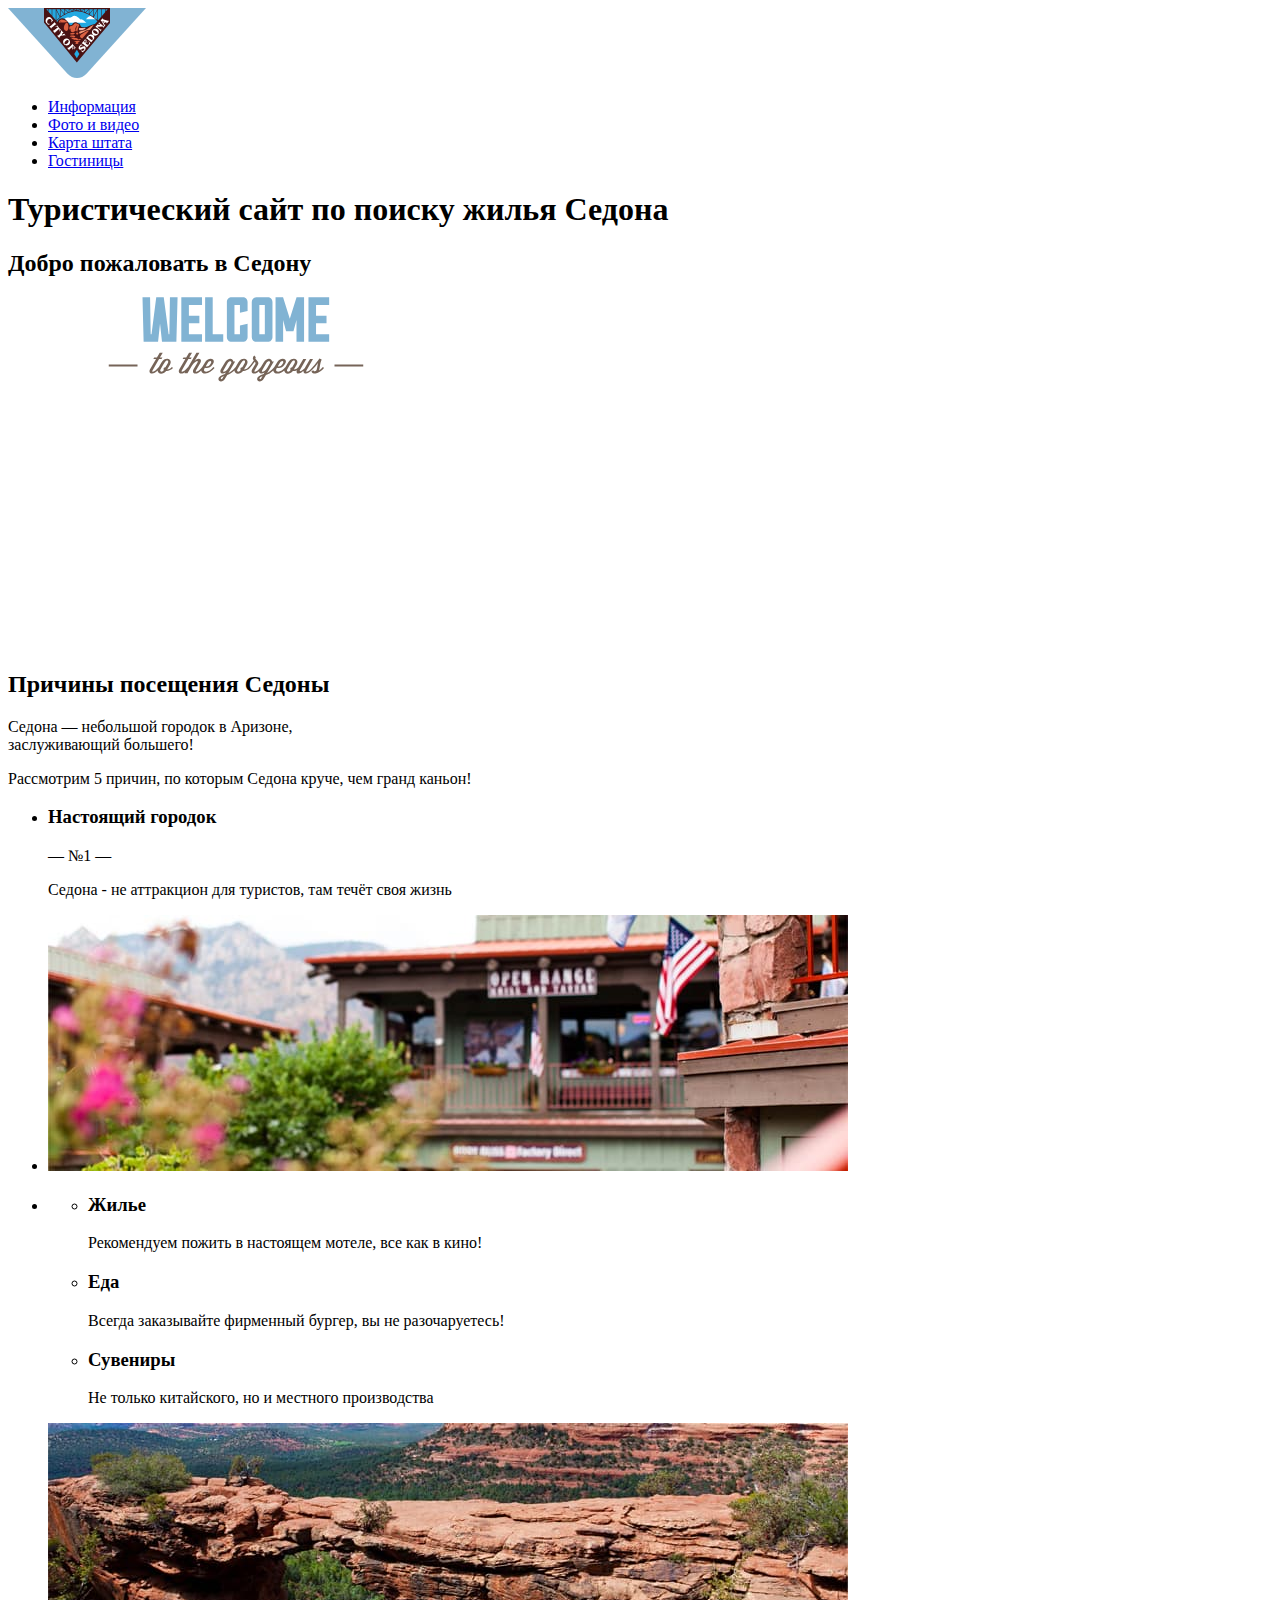
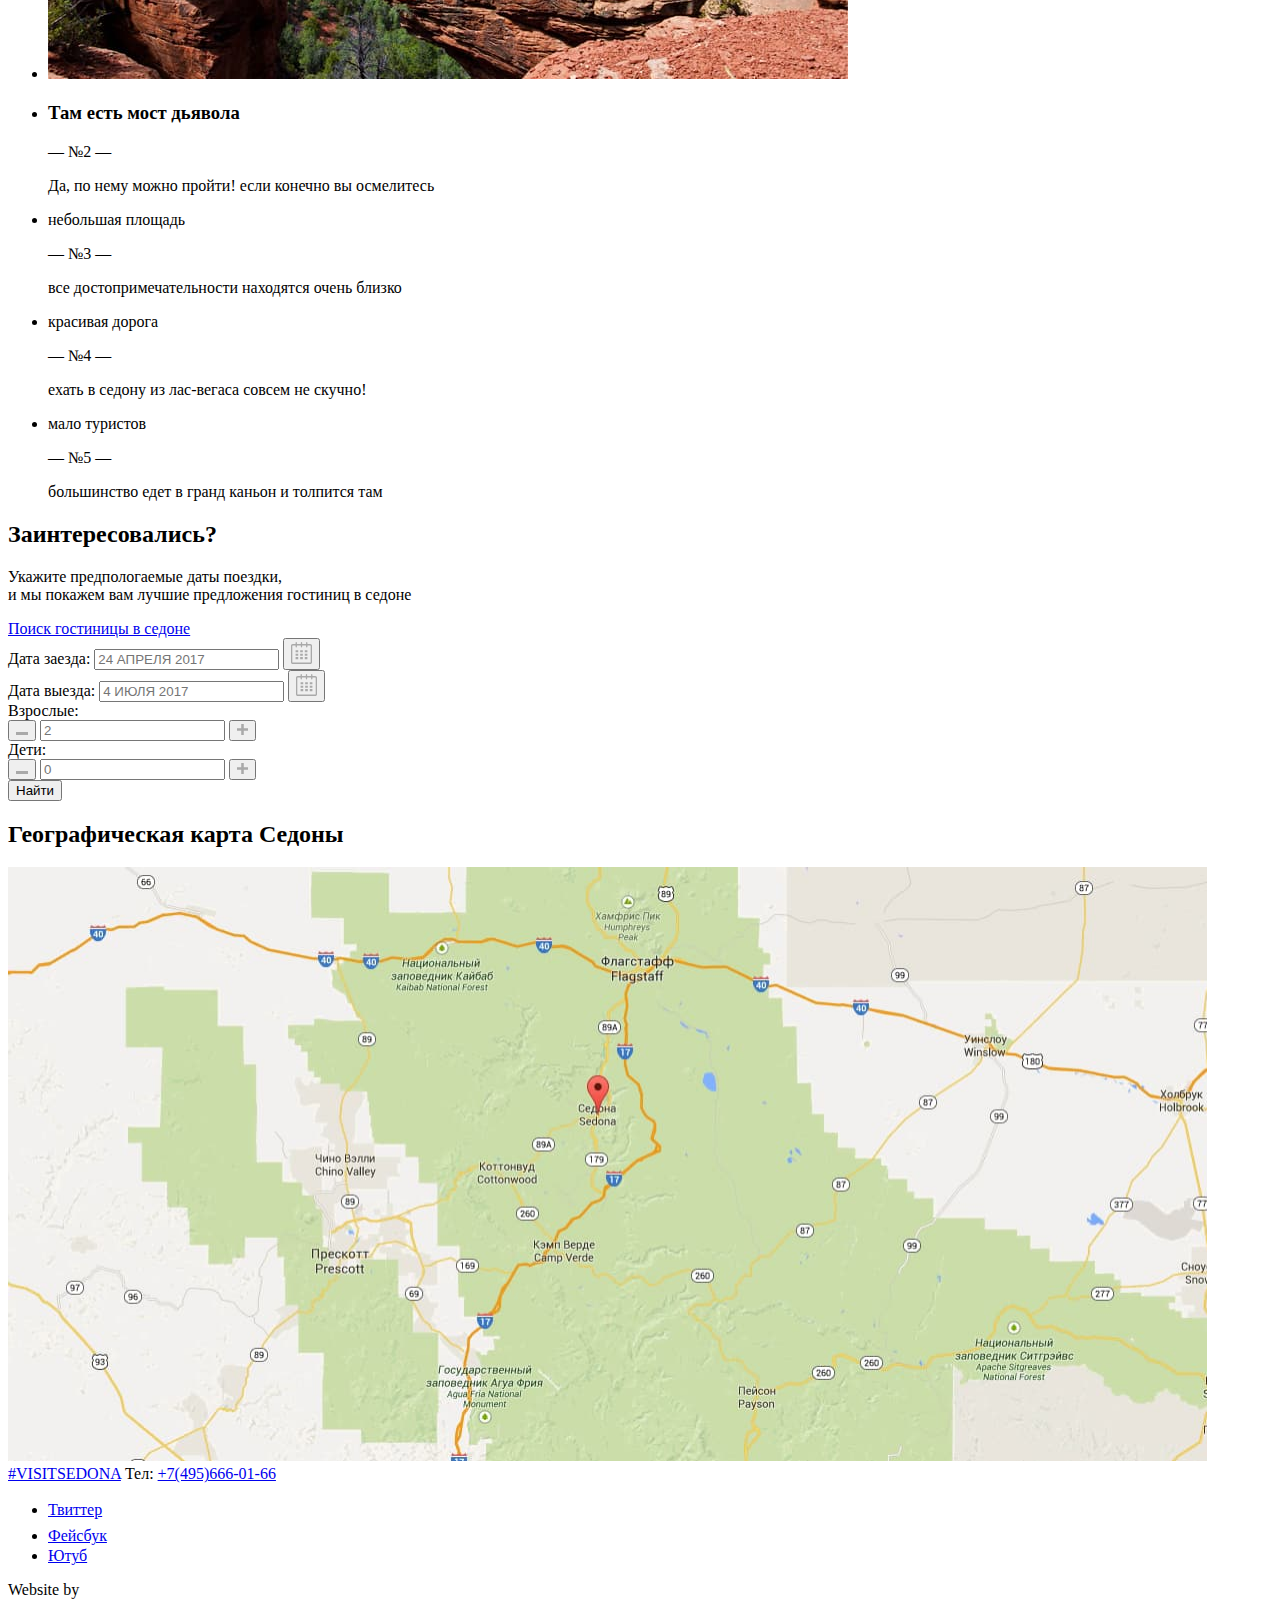
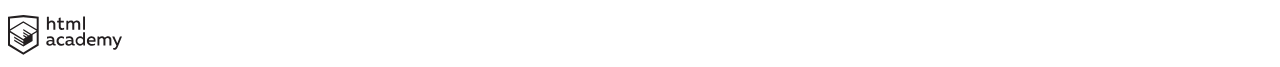
==== index.html @ 240f9fea "Графика всех страниц" ====
<!DOCTYPE html>
<html class="page" lang="ru">
  <head>
    <meta charset="utf-8">
    <title>Седона поиск жилья</title>
    <link rel="icon" href="favicon32.ico">
    <link rel="icon" href="favicon32.svg" type="image/svg+xml">
    <link rel="apple-touch-icon" href="favicon152.png">
    <!-- <link rel="stylesheet">Стили в будущем -->
    <!-- <link rel="stylesheet">Normalize в будущем -->
  </head>
  <body class="page-body">
    <div class="shadow"><!--Тень центровщик-->
      <header class="header"><!--Шапка-->
        <div class="navigation-wrapper"><!--Обертка содержимого-->
          <nav class="nav">
            <a class="logo">
              <img src="img/icons/logo-sedona.svg" width="138" height="70" alt="Логотип «Седона»">
            </a>
            <ul class="site-navigation">
              <li><a href="#">Информация</a></li>
              <li><a href="#">Фото и видео</a></li>
              <li><a href="#">Карта штата</a></li>
              <li><a href="hotels.html">Гостиницы</a></li>
            </ul>
          </nav>
        </div>
      </header>
      <main class="main"><!--Основное содержимое-->
        <div class="wrapper-main"><!--Обертка содержимого-->
          <h1 class="visually-hidden">Туристический сайт по поиску жилья Седона</h1>
          <section class="promo">
            <h2 class="visually-hidden">Добро пожаловать в Седону</h2>
            <img class="logo-welcome" src="img/icons/intro-welcome.svg" width="456" height="350" alt="Добро пожаловать в Седону">
          </section>
          <section class="container-benefits">
            <h2>Причины посещения Седоны</h2>
            <div class="reason-container">
              <p>Седона — небольшой городок в Аризоне,<br> заслуживающий большего!</p>
              <p>Рассмотрим 5 причин, по которым Седона круче, чем гранд каньон!</p>
            </div>
          </section>
          <ul class="reasons-list">
            <li class="reason-list-item-container">
              <div class="reason-first">
                <h3>Настоящий городок</h3>
                <p>— №1 —</p>
                <p>Седона - не аттракцион для туристов, там течёт своя жизнь</p>
              </div>
            </li>
            <li class="city-photo">
              <img src="img/real-town.jpg" width="800" height="256" alt="Вид города Седона">
            </li>
            <li class="container-advantages"><!--Возможна ли такая вложенность?-->
              <ul class="advantages-list">
                <li class="advantages-list-item advantages-icon icon-home">
                  <h3 class="list-title">Жилье</h3>
                  <p>Рекомендуем пожить в настоящем мотеле, все как в кино!</p>
                </li>
                <li class="advantages-list-item advantages-icon icon-food">
                  <h3 class="list-title">Еда</h3>
                  <p>Всегда заказывайте фирменный бургер, вы не разочаруетесь!</p>
                </li>
                <li class="advantages-list-item advantages-icon icon-souvenirs">
                  <h3 class="list-title">Сувениры</h3>
                  <p>Не только китайского, но и местного производства</p>
                </li>
              </ul>
            </li>
            <li class="devils-bridge-canyon">
              <img src="img/canyon.jpg" width="800" height="256" alt="Каньон мост дьявола">
            </li>
            <li class="reason-list-item-container-2">
              <div class="reason-second">
                <h3>Там есть мост дьявола</h3>
                <p>— №2 —</p>
                <p>Да, по нему можно пройти! если конечно вы осмелитесь</p>
              </div>
            </li>
            <li class="reason-third">
              <p>небольшая площадь</p>
              <p>— №3 —</p>
              <p>все достопримечательности находятся очень близко</p>
            </li>
            <li class="reason-fourth">
              <p>красивая дорога</p>
              <p>— №4 —</p>
              <p>ехать в седону из лас-вегаса совсем не скучно!</p>
           </li>
           <li class="reason-fifth">
             <p>мало туристов</p>
             <p>— №5 —</p>
             <p>большинство едет в гранд каньон и толпится там</p>
           </li>
          </ul>
          <section class="promo-form">
            <h2>Заинтересовались?</h2>
            <p>Укажите предпологаемые даты поездки,<br> и мы покажем вам лучшие предложения гостиниц в седоне</p>
            <div class="form-wrapper">
              <div class="button-wrapper"><!--Обертка кнопки-->
                <a class="search-btn" href="#">Поиск гостиницы в седоне</a>
              </div>
              <div class="form-show">
                <form class="form-booking" action="https://echo.htmlacademy.ru" method="get"><!--Форма поиска гостиницы-->
                  <div class=block-date>
                    <label class="label-date" for="date-field">Дата заезда:</label>
                    <input class="input-date" type="text" name="arrival-date" id="date-field" placeholder="24 АПРЕЛЯ 2017">
                    <button type="button" class="calendar" aria-label="Открыть каленадарь"><svg width="21" height="23" fill="A9A9A9" xmlns="http://www.w3.org/2000/svg"><path fill-rule="evenodd" clip-rule="evenodd" d="M16.406 3.025h2.845c.966 0 1.749.822 1.749 1.837v16.302C21 22.179 20.217 23 19.251 23H1.75C.784 23 0 22.179 0 21.164V4.862c0-1.015.784-1.837 1.75-1.837h2.843V1.648c0-.381.294-.689.657-.689.362 0 .656.308.656.689v1.377h3.938V1.648c0-.381.294-.689.657-.689.361 0 .655.308.655.689v1.377h3.938V1.648c0-.381.293-.689.656-.689.362 0 .656.308.656.689v1.377zm3.159 18.459a.448.448 0 00.123-.32h.001V4.862a.449.449 0 00-.437-.459h-2.845v1.378c0 .381-.294.689-.656.689-.363 0-.656-.308-.656-.689V4.403h-3.938v1.378c0 .381-.294.689-.655.689-.363 0-.657-.308-.657-.689V4.403H5.907v1.378c0 .381-.294.689-.656.689-.363 0-.657-.308-.657-.689V4.403H1.75a.45.45 0 00-.438.459v16.302a.45.45 0 00.438.459h17.501a.448.448 0 00.314-.139z" fill="#A9A9A9"/><path fill-rule="evenodd" clip-rule="evenodd" d="M4.594 9.225h2.625v2.066H4.594V9.225zm0 3.443h2.625v2.067H4.594v-2.067zm2.625 3.444H4.594v2.066h2.625v-2.066zm1.969 0h2.625v2.066H9.188v-2.066zm2.625-3.444H9.188v2.067h2.625v-2.067zM9.188 9.225h2.625v2.066H9.188V9.225zm7.218 6.887h-2.625v2.066h2.625v-2.066zm-2.625-3.444h2.625v2.067h-2.625v-2.067zm2.625-3.443h-2.625v2.066h2.625V9.225z" fill="#A9A9A9"/></svg></button>
                  </div>
                  <div class="block-date">
                    <label class="label-date" for="departure-date">Дата выезда:</label>
                    <input class="input-date" type="text" name="date-of-departure" id="departure-date" placeholder="4 ИЮЛЯ 2017">
                    <button type="button" class="calendar" aria-label="Открыть каленадарь"><svg width="21" height="23" fill="A9A9A9" xmlns="http://www.w3.org/2000/svg"><path fill-rule="evenodd" clip-rule="evenodd" d="M16.406 3.025h2.845c.966 0 1.749.822 1.749 1.837v16.302C21 22.179 20.217 23 19.251 23H1.75C.784 23 0 22.179 0 21.164V4.862c0-1.015.784-1.837 1.75-1.837h2.843V1.648c0-.381.294-.689.657-.689.362 0 .656.308.656.689v1.377h3.938V1.648c0-.381.294-.689.657-.689.361 0 .655.308.655.689v1.377h3.938V1.648c0-.381.293-.689.656-.689.362 0 .656.308.656.689v1.377zm3.159 18.459a.448.448 0 00.123-.32h.001V4.862a.449.449 0 00-.437-.459h-2.845v1.378c0 .381-.294.689-.656.689-.363 0-.656-.308-.656-.689V4.403h-3.938v1.378c0 .381-.294.689-.655.689-.363 0-.657-.308-.657-.689V4.403H5.907v1.378c0 .381-.294.689-.656.689-.363 0-.657-.308-.657-.689V4.403H1.75a.45.45 0 00-.438.459v16.302a.45.45 0 00.438.459h17.501a.448.448 0 00.314-.139z" fill="#A9A9A9"/><path fill-rule="evenodd" clip-rule="evenodd" d="M4.594 9.225h2.625v2.066H4.594V9.225zm0 3.443h2.625v2.067H4.594v-2.067zm2.625 3.444H4.594v2.066h2.625v-2.066zm1.969 0h2.625v2.066H9.188v-2.066zm2.625-3.444H9.188v2.067h2.625v-2.067zM9.188 9.225h2.625v2.066H9.188V9.225zm7.218 6.887h-2.625v2.066h2.625v-2.066zm-2.625-3.444h2.625v2.067h-2.625v-2.067zm2.625-3.443h-2.625v2.066h2.625V9.225z" fill="#A9A9A9"/></svg></button>
                  </div>
                  <div class="container-inner">
                    <label class="label-number" for="number-field">Взрослые:</label>
                    <div class="less-more">
                      <button class="btn-less" type="button" aria-label="Уменьшить колличество взрлослых"><svg width="12" height="3" fill="A9A9A9" xmlns="http://www.w3.org/2000/svg"><path fill="#A9A9A9" d="M0 0h12v3H0z"/></svg></button>
                      <input class="field-adults" type="text" name="number" id="number-field" placeholder="2">
                      <button class="btn-more" type="button" aria-label="Увеличить колличество взрлослых"><svg width="11" height="11" fill="A9A9A9" xmlns="http://www.w3.org/2000/svg"><path fill-rule="evenodd" clip-rule="evenodd" d="M4.23 6.77V11h2.54V6.77H11V4.23H6.77V0H4.23v4.23H0v2.54h4.23z" fill="#A9A9A9"/></svg></button>
                    </div>

                    <label class="label-number" for="number-field">Дети:</label>
                    <div class="less-more">
                      <button class="btn-less" type="button" aria-label="Уменьшить колличество детей"><svg width="12" height="3" fill="A9A9A9" xmlns="http://www.w3.org/2000/svg"><path fill="#A9A9A9" d="M0 0h12v3H0z"/></svg></button>
                      <input class="field-children" type="text" name="number-child" id="child-field" placeholder="0">
                      <button class="btn-more" type="button" aria-label="Увеличить колличество детей"><svg width="11" height="11" fill="A9A9A9" xmlns="http://www.w3.org/2000/svg"><path fill-rule="evenodd" clip-rule="evenodd" d="M4.23 6.77V11h2.54V6.77H11V4.23H6.77V0H4.23v4.23H0v2.54h4.23z" fill="#A9A9A9"/></svg></button>
                    </div>
                    <button class="button-find btn-blue" type="submit">Найти</button>
                  </div>
                </form>
              </div>
            </div>
          </section>
          <section class="wrapper-map"><!--Нужна ли обертка для карты? что бы расположить как в макете-->
            <h2 class="visually-hidden">Географическая карта Седоны</h2>
            <img class="map" src="img/map.jpg" width="1199" height="594" alt="Географическая карта Седоны">
          </section>
        </div>
      </main>
      <footer><!--Подвал-->
        <div class="wrapper-footer"><!--Обертка содержимого подвала-->
          <div class="contacts">
            <a class="adress" href="#">#VISITSEDONA</a>
            Тел: <a class="phone" href="tel:+74956660166">+7(495)666-01-66</a>
          </div>
          <div class="social-wrapper">
            <ul class="social-list">
              <li class="social-item">
                <a class="social social-tw" href="#"><span class="visually-hidden">Твиттер</span><svg aria-hidden="true" focusable="false" width="17" height="16" fill="none"  xmlns="http://www.w3.org/2000/svg"><path d="M10.95 1.144c1.685-.496 2.984.27 3.577 1.18.673-.232 1.331-.482 2.011-.709a2.345 2.345 0 01-.857 1.768c.685.17 1.304-.49 1.304-.49-.169 1-1.006 1.787-1.563 2.023-.231 6.75-3.175 11.217-10.077 11.082h-.446c-.41 0-4.164-.46-4.898-1.887 2.271.196 3.893-.422 4.693-1.177-.96-.3-2.679-.477-2.979-2.95.349.106.564.228 1.19.12C1.705 9.246.374 8.53.448 6.33c.285.328 1.067.536 1.34.472-.703-.24-1.97-3.36-.894-4.952 1.818 1.854 3.735 3.606 7.152 3.773.208-2.293 1.137-3.83 2.904-4.479z" fill="#fff"/></svg></a>
              </li>
              <li>
                <a class="social social-fb" href="#"><span class="visually-hidden">Фейсбук</span><svg aria-hidden="true" focusable="false" width="12" height="22" fill="none" xmlns="http://www.w3.org/2000/svg"><path d="M12 4V0H8a4 4 0 00-4 4v4H0v4h4v10h4V12h4V8H8V4h4z" fill="#fff"/></svg></a>
              </li>
              <li>
                <a class="social social-yt" href="#"><span class="visually-hidden">Ютуб</span><svg aria-hidden="true" focusable="false" width="20" height="16" fill="none" xmlns="http://www.w3.org/2000/svg"><path fill-rule="evenodd" clip-rule="evenodd" d="M3 0h14c1.65 0 3 1.35 3 3v10c0 1.65-1.35 3-3 3H3c-1.65 0-3-1.35-3-3V3c0-1.65 1.35-3 3-3zm3.027 4.002v7.996L15.014 8 6.027 4.002z" fill="#fff"/></svg></a>
              </li>
            </ul>
          </div>
          <div class="copyright">
            <p>Website by</p>
            <a class="links-website" href="https://htmlacademy.ru/intensive/htmlcss">
              <svg width="114" height="40" fill="#fff" xmlns="http://www.w3.org/2000/svg"><path fill-rule="evenodd" clip-rule="evenodd" d="M15.52.057h-.17L0 1.72v28.775l15.35 9.344 15.352-9.344V1.72L15.52.057zm61.498 1.565h-1.93v13.11h1.93V1.621zm-36.156.01v5.136a3.976 3.976 0 012.849-1.23 3.387 3.387 0 012.614 1.007 3.55 3.55 0 011.015 2.662v5.556h-1.973V9.466a1.984 1.984 0 00-.41-1.44 1.899 1.899 0 00-1.289-.718h-.316a3.081 3.081 0 00-2.448 1.5v5.955H38.9V1.633h1.963zm36.156 28.852h-1.74v-1.425a4.061 4.061 0 01-3.366 1.662c-2.437-.168-4.33-2.239-4.33-4.736 0-2.498 1.893-4.569 4.33-4.737a3.98 3.98 0 013.165 1.402v-5.33h1.941v13.164zm-29.952-1.425c.197-.008.392-.044.58-.107v1.435c-.398.153-.82.23-1.245.226a1.758 1.758 0 01-1.762-1.079 5.035 5.035 0 01-3.313 1.166c-1.593 0-3.07-.896-3.07-2.752 0-2.298 2.11-3.01 3.914-3.01.77.013 1.537.103 2.29.27v-.324c0-1.079-.802-1.91-2.31-1.91a7.682 7.682 0 00-3.166.69V21.83a10.56 10.56 0 013.365-.593c2.49 0 4.02 1.209 4.02 3.938v3.237a.592.592 0 00.13.429c.096.12.236.194.387.208h.18v.01zM40.27 27.84c.027.389.205.75.495 1.004.289.253.666.378 1.046.345h.116a3.537 3.537 0 002.542-1.079v-1.532a10.039 10.039 0 00-1.91-.227c-1.055 0-2.278.356-2.278 1.49h-.01zm15.752-5.902a5.183 5.183 0 00-2.712-.69h-.369a4.514 4.514 0 00-3.18 1.471 4.722 4.722 0 00-1.23 3.341v.442c.164 2.498 2.273 4.39 4.716 4.23 1.004.024 2-.187 2.912-.615v-1.845a5.185 5.185 0 01-2.564.69 2.885 2.885 0 01-2.657-1.426 3.024 3.024 0 010-3.07 2.884 2.884 0 012.657-1.427c.865-.003 1.71.26 2.427.755v-1.856zM66.15 29.06c.198-.008.393-.045.58-.108v1.435c-.397.153-.82.23-1.244.226a1.758 1.758 0 01-1.762-1.079 5.035 5.035 0 01-3.313 1.166c-1.593 0-3.07-.896-3.07-2.752 0-2.298 2.11-3.01 3.914-3.01.77.013 1.537.103 2.29.27v-.324c0-1.079-.802-1.91-2.311-1.91a7.682 7.682 0 00-3.165.69V21.83c1.084-.379 2.22-.58 3.365-.593 2.49 0 4.02 1.209 4.02 3.938v3.237a.592.592 0 00.129.429c.097.12.237.194.388.208h.18v.01zm-6.296-.212a1.468 1.468 0 01-.498-1.008h.021c0-1.133 1.16-1.489 2.279-1.489.642.015 1.281.09 1.91.227v1.532a3.537 3.537 0 01-2.543 1.079h-.116a1.404 1.404 0 01-1.053-.34zm9.472-2.918c0-1.644 1.304-2.977 2.912-2.977l.021.054c1.214 0 2.314.731 2.806 1.866v2.158a3.015 3.015 0 01-2.827 1.877c-1.608 0-2.912-1.333-2.912-2.978zm14.022-4.682c3.492 0 4.705 2.892 4.135 5.492h-6.562c.222 1.618 1.762 2.276 3.366 2.276a6.326 6.326 0 002.785-.636v1.726c-1 .436-2.08.646-3.165.615-2.67 0-5.012-1.532-5.012-4.769a4.572 4.572 0 011.145-3.268 4.37 4.37 0 013.076-1.469h.232v.033zm-2.48 3.927c.101-1.351 1.253-2.365 2.575-2.265h.042c.62-.057 1.234.17 1.675.62.442.449.666 1.075.614 1.71H80.87v-.065zm8.62 5.287v-8.966h1.74v1.079a3.983 3.983 0 012.934-1.37 3.001 3.001 0 012.785 1.51c.793-.881 1.9-1.399 3.07-1.435a3.192 3.192 0 012.489 1.01c.647.69.971 1.631.887 2.583v5.61h-2.004v-5.556a1.74 1.74 0 00-.366-1.262 1.665 1.665 0 00-1.132-.626h-.275a2.936 2.936 0 00-2.184 1.208v6.237H95.43v-5.557a1.742 1.742 0 00-.38-1.266 1.666 1.666 0 00-1.15-.611h-.21a3.153 3.153 0 00-2.333 1.392v6.074h-1.825l-.042-.054zm24.488-8.988h-2.005l-2.648 6.798-3.018-6.787h-2.11l4.221 9.063-.18.454c-.517 1.36-1.234 2.05-2.184 2.05a2.96 2.96 0 01-.897-.13v1.694c.38.096.77.147 1.161.151 1.329 0 2.585-.744 3.534-3.086l4.126-10.207zM52.689 5.787V2.55l-1.962.464v2.719h-1.583V7.49h1.646v4.5c-.067.826.234 1.64.82 2.213a2.653 2.653 0 002.197.743c.793.007 1.58-.121 2.332-.378v-1.726a4.647 4.647 0 01-1.783.356c-1.14 0-1.667-.389-1.667-1.575V7.513h3.165V5.787H52.69zm5.697 8.966V5.754h1.752v1.08a3.983 3.983 0 012.922-1.382 2.998 2.998 0 012.743 1.435c.793-.882 1.9-1.4 3.07-1.435.94-.037 1.85.347 2.491 1.052.64.704.949 1.66.843 2.617v5.62h-2.004V9.186a1.743 1.743 0 00-.366-1.262 1.668 1.668 0 00-1.132-.626h-.243a2.937 2.937 0 00-2.184 1.209v6.236h-2.005V9.185a1.742 1.742 0 00-.365-1.262 1.667 1.667 0 00-1.133-.626h-.242A3.153 3.153 0 0060.2 8.69v6.074h-1.815v-.01zm-29.689 14.55l.01-.006-.01.021v-.015zm0-11.983v11.983l-13.346 8.13-13.346-8.115V17.515l13.283 8.092v1.424l-9.105-5.503v1.414l9.157 5.621v1.5l-9.147-5.567v1.456l9.158 5.621 9.232-5.653v-6.107l4.114-2.492zm.01-1.542l-3.67 2.158-1.689 1.079-8.04-4.931v1.413l6.848 4.23-.148.097-1.055.582-5.665-3.452v1.445l4.473 2.72-1.055.722-3.376-2.05v1.414l2.215 1.338-2.247 1.36L2.11 15.863 15.31 7.729l13.399 8.049zm-13.42-9.506l13.42 8.081V3.563L15.362 2.13 2.015 3.564v10.79l13.273-8.082z" fill="#231F20"/></svg>
            </a>
          </div>
        </div>
      </footer>
    </div>
  </body>
</html>
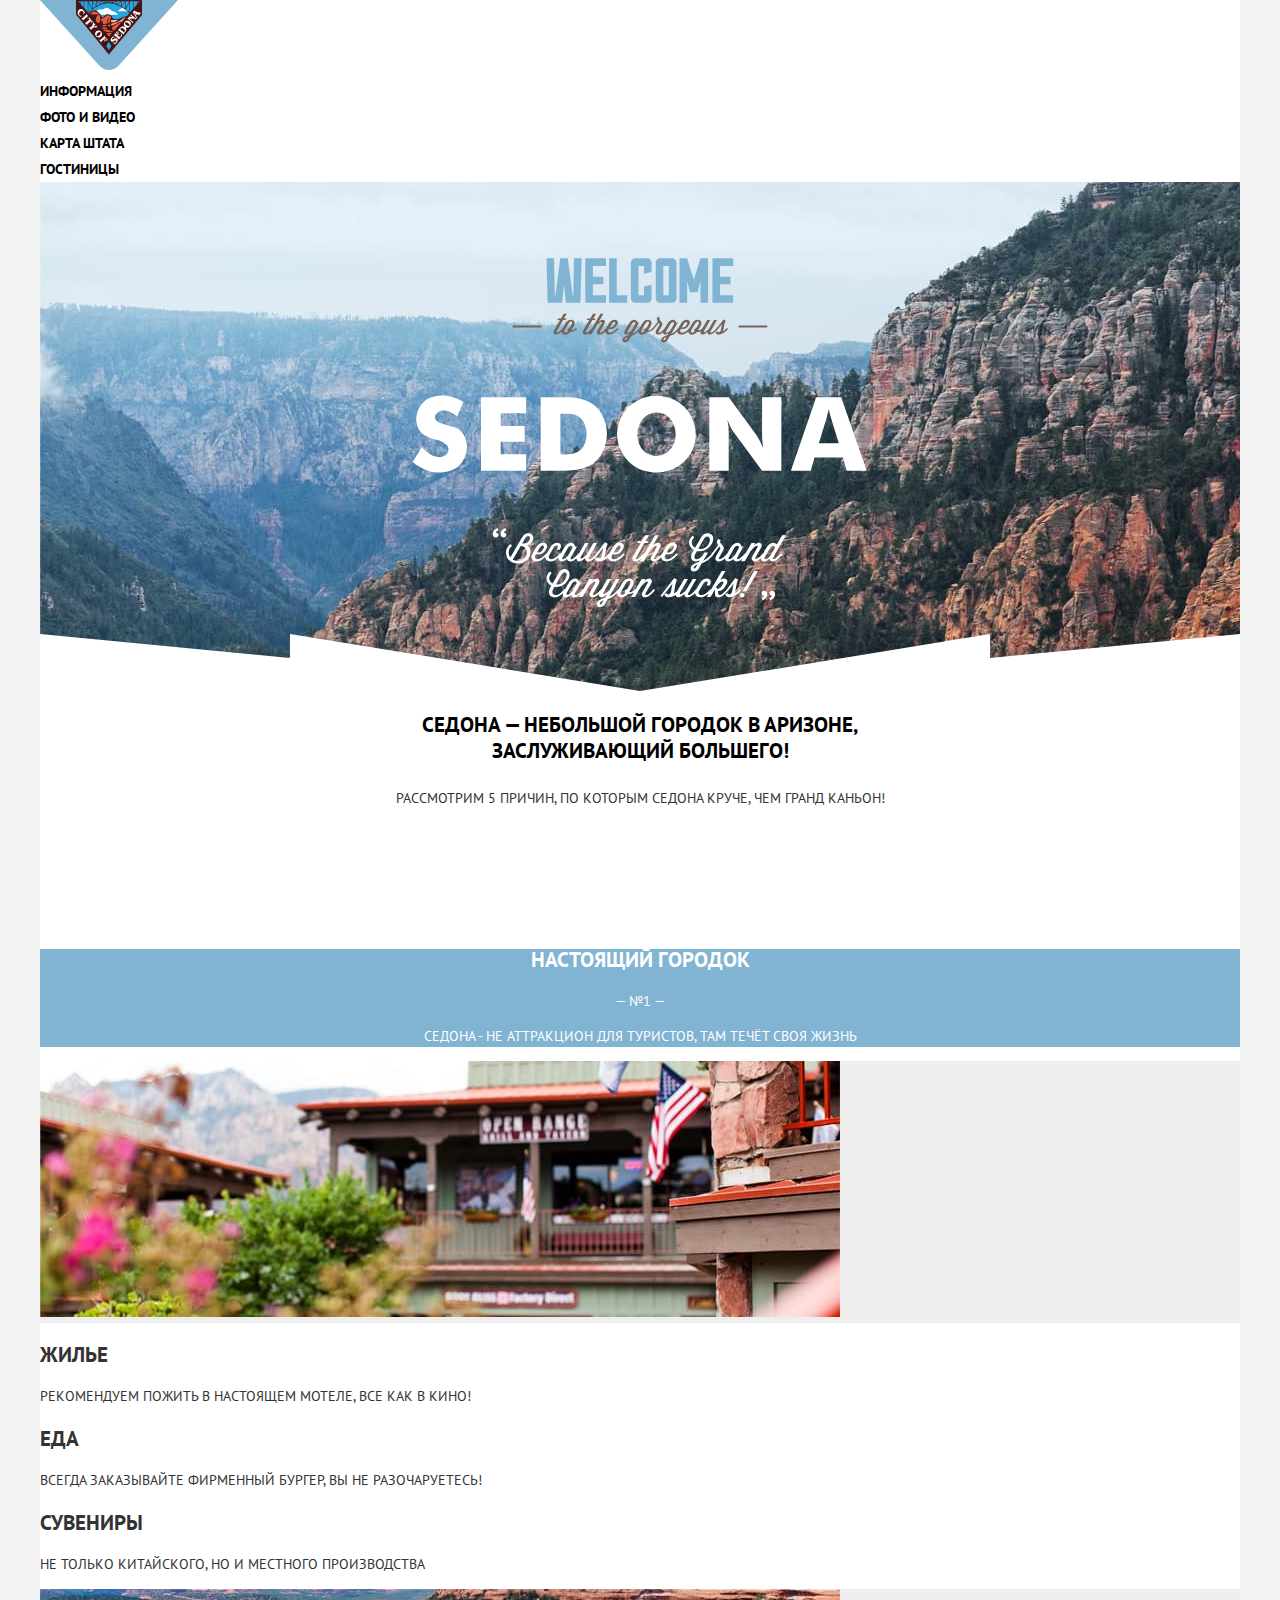
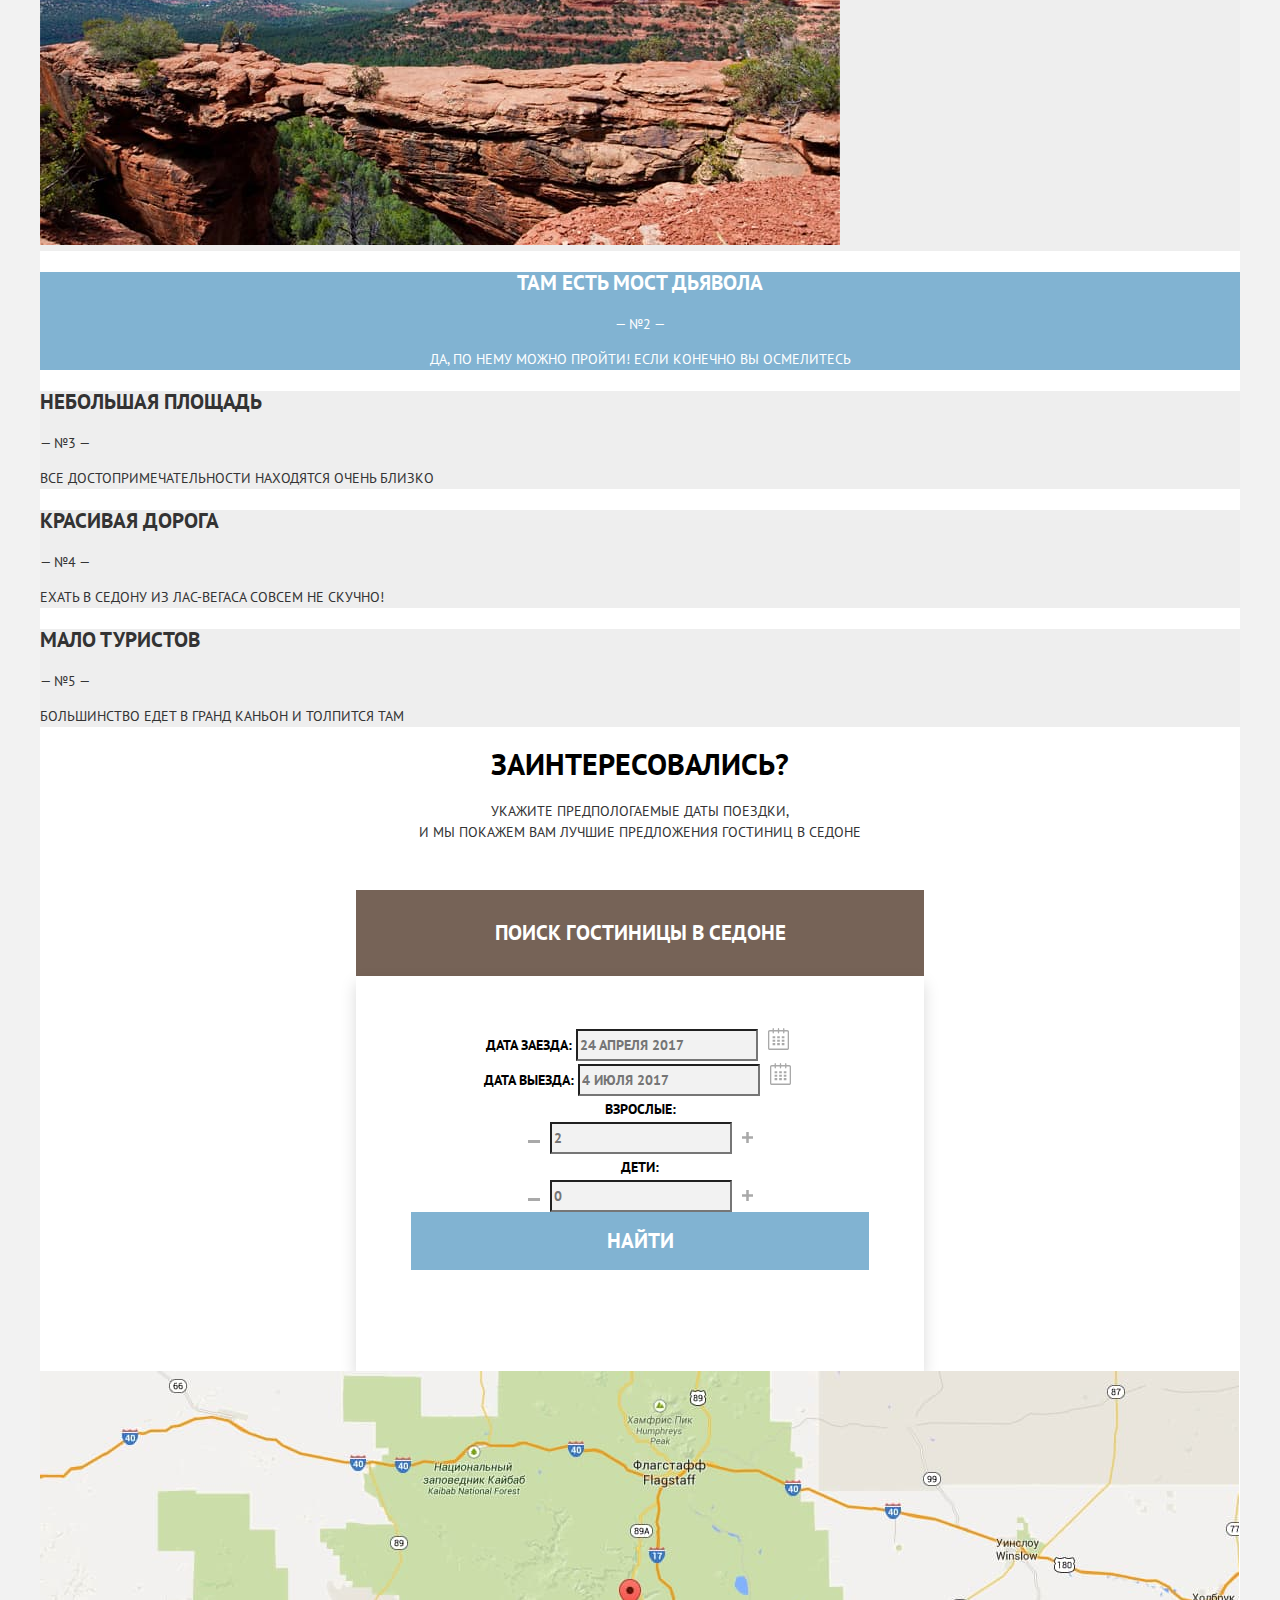
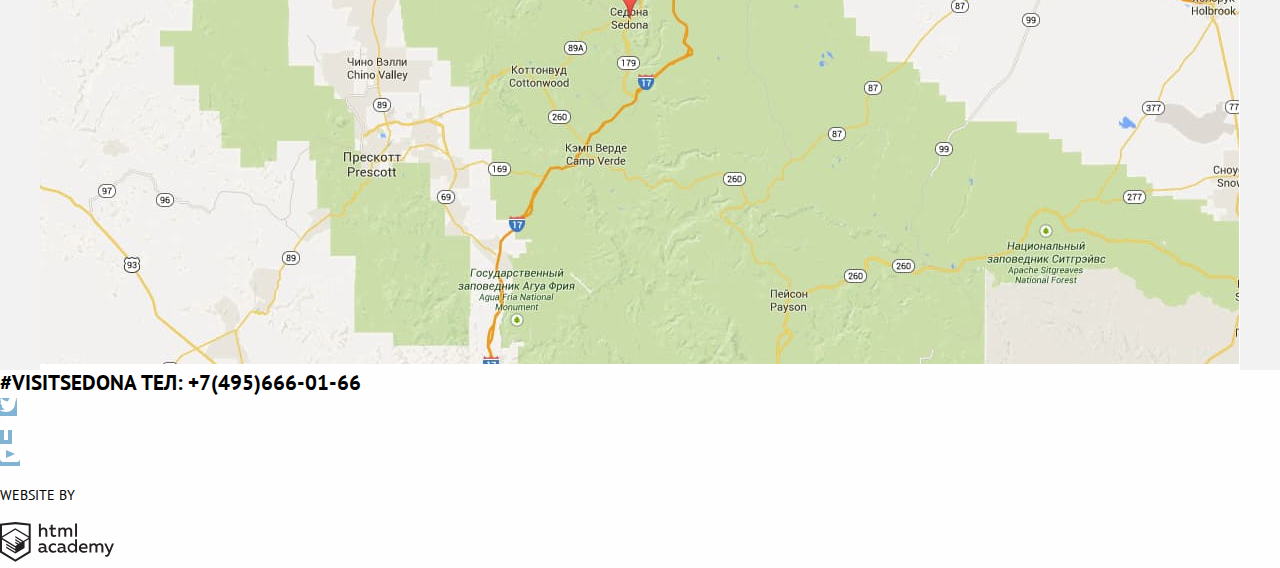
==== commit b02ba16d: "Стилизация главной страниицы" ====
--- a/index.html
+++ b/index.html
@@ -6,22 +6,22 @@
     <link rel="icon" href="favicon32.ico">
     <link rel="icon" href="favicon32.svg" type="image/svg+xml">
     <link rel="apple-touch-icon" href="favicon152.png">
-    <!-- <link rel="stylesheet">Стили в будущем -->
-    <!-- <link rel="stylesheet">Normalize в будущем -->
+    <link href="css/normalize.css" rel="stylesheet">
+    <link href="css/style.css" rel="stylesheet">
   </head>
   <body class="page-body">
     <div class="shadow"><!--Тень центровщик-->
-      <header class="header"><!--Шапка-->
+      <header class="main-header"><!--Шапка-->
         <div class="navigation-wrapper"><!--Обертка содержимого-->
-          <nav class="nav">
-            <a class="logo">
+          <nav class="main-navigation">
+            <a class="main-header-logo">
               <img src="img/icons/logo-sedona.svg" width="138" height="70" alt="Логотип «Седона»">
             </a>
             <ul class="site-navigation">
-              <li><a href="#">Информация</a></li>
-              <li><a href="#">Фото и видео</a></li>
-              <li><a href="#">Карта штата</a></li>
-              <li><a href="hotels.html">Гостиницы</a></li>
+              <li class="navigation-item"><a href="#">Информация</a></li>
+              <li class="navigation-item"><a href="#">Фото и видео</a></li>
+              <li class="navigation-item"><a href="#">Карта штата</a></li>
+              <li class="navigation-item"><a href="hotels.html">Гостиницы</a></li>
             </ul>
           </nav>
         </div>
@@ -34,16 +34,16 @@
             <img class="logo-welcome" src="img/icons/intro-welcome.svg" width="456" height="350" alt="Добро пожаловать в Седону">
           </section>
           <section class="container-benefits">
-            <h2>Причины посещения Седоны</h2>
+            <h2 class="visually-hidden">Причины посещения Седоны</h2>
             <div class="reason-container">
               <p>Седона — небольшой городок в Аризоне,<br> заслуживающий большего!</p>
               <p>Рассмотрим 5 причин, по которым Седона круче, чем гранд каньон!</p>
             </div>
           </section>
           <ul class="reasons-list">
-            <li class="reason-list-item-container">
+            <li class="reason-list-item">
               <div class="reason-first">
-                <h3>Настоящий городок</h3>
+                <h3 class="reasons-list-title">Настоящий городок</h3>
                 <p>— №1 —</p>
                 <p>Седона - не аттракцион для туристов, там течёт своя жизнь</p>
               </div>
@@ -54,15 +54,15 @@
             <li class="container-advantages"><!--Возможна ли такая вложенность?-->
               <ul class="advantages-list">
                 <li class="advantages-list-item advantages-icon icon-home">
-                  <h3 class="list-title">Жилье</h3>
+                  <h3 class="advantages-title">Жилье</h3>
                   <p>Рекомендуем пожить в настоящем мотеле, все как в кино!</p>
                 </li>
                 <li class="advantages-list-item advantages-icon icon-food">
-                  <h3 class="list-title">Еда</h3>
+                  <h3 class="advantages-title">Еда</h3>
                   <p>Всегда заказывайте фирменный бургер, вы не разочаруетесь!</p>
                 </li>
                 <li class="advantages-list-item advantages-icon icon-souvenirs">
-                  <h3 class="list-title">Сувениры</h3>
+                  <h3 class="advantages-title">Сувениры</h3>
                   <p>Не только китайского, но и местного производства</p>
                 </li>
               </ul>
@@ -70,25 +70,25 @@
             <li class="devils-bridge-canyon">
               <img src="img/canyon.jpg" width="800" height="256" alt="Каньон мост дьявола">
             </li>
-            <li class="reason-list-item-container-2">
+            <li class="reason-list-item">
               <div class="reason-second">
-                <h3>Там есть мост дьявола</h3>
+                <h3 class="reasons-list-title">Там есть мост дьявола</h3>
                 <p>— №2 —</p>
                 <p>Да, по нему можно пройти! если конечно вы осмелитесь</p>
               </div>
             </li>
             <li class="reason-third">
-              <p>небольшая площадь</p>
+              <h3 class="reasons-list-title">небольшая площадь</h3>
               <p>— №3 —</p>
               <p>все достопримечательности находятся очень близко</p>
             </li>
             <li class="reason-fourth">
-              <p>красивая дорога</p>
+              <h3 class="reasons-list-title">красивая дорога</h3>
               <p>— №4 —</p>
               <p>ехать в седону из лас-вегаса совсем не скучно!</p>
            </li>
            <li class="reason-fifth">
-             <p>мало туристов</p>
+             <h3 class="reasons-list-title">мало туристов</h3>
              <p>— №5 —</p>
              <p>большинство едет в гранд каньон и толпится там</p>
            </li>
@@ -126,7 +126,7 @@
                       <input class="field-children" type="text" name="number-child" id="child-field" placeholder="0">
                       <button class="btn-more" type="button" aria-label="Увеличить колличество детей"><svg width="11" height="11" fill="A9A9A9" xmlns="http://www.w3.org/2000/svg"><path fill-rule="evenodd" clip-rule="evenodd" d="M4.23 6.77V11h2.54V6.77H11V4.23H6.77V0H4.23v4.23H0v2.54h4.23z" fill="#A9A9A9"/></svg></button>
                     </div>
-                    <button class="button-find btn-blue" type="submit">Найти</button>
+                    <button class="button-find" type="submit">Найти</button>
                   </div>
                 </form>
               </div>
@@ -138,11 +138,11 @@
           </section>
         </div>
       </main>
-      <footer><!--Подвал-->
+      <footer class="main-footer"><!--Подвал-->
         <div class="wrapper-footer"><!--Обертка содержимого подвала-->
           <div class="contacts">
             <a class="adress" href="#">#VISITSEDONA</a>
-            Тел: <a class="phone" href="tel:+74956660166">+7(495)666-01-66</a>
+            Тел: <a class="contacts-phone" href="tel:+74956660166">+7(495)666-01-66</a>
           </div>
           <div class="social-wrapper">
             <ul class="social-list">
--- a/css/style.css
+++ b/css/style.css
@@ -0,0 +1,467 @@
+/* Fonts */
+@font-face {
+  font-family: 'PT Sans';
+  font-style: normal;
+  font-weight: 400;
+  src: local('PT Sans'), local('PTSans-Regular'),
+       url('../fonts/PTSans.woff2') format('woff2'),
+       url('../fonts/PTSans.woff') format('woff');
+  font-display: swap;
+}
+
+@font-face {
+  font-family: 'PT Sans';
+  font-style: normal;
+  font-weight: 700;
+  src: local('PT Sans Bold'), local('PTSans-Bold'),
+       url('../fonts/PTSans-Bold.woff2') format('woff2'),
+       url('../fonts/PTSans-Bold.woff') format('woff');
+  font-display: swap;
+}
+
+/* Variables */
+:root {
+    --text-color-dark: #333333;
+    --text-color-black: #000000;
+    --text-color-white: #ffffff;
+    --basic-page-color: #f2f2f2;
+    --basic-color-brown: #766357;
+    --basic-color-blue: #81B3D2;
+    --basic-block-color: #eeeeee;
+    --basic-range-color: #ABABAB;
+    --footer-opacity-color: rgba(255, 255, 255, 0.9);
+    --basic-white-opasity:rgba(255, 255, 255, 0.3);
+    --basic-shadow-opasity: rgba(0, 0, 0, 0.3);
+    --basic-form-shadow: 0px 7px 15px rgba(0, 1, 1, 0.15);
+    --state-color-brown-aiming: #604E43;
+    --state-color-brown-pressing: #503E33;
+    --state-color-blue-aiming: #669EC0;
+    --state-color-blue-pressing: #5496BD;
+    /* --state-copyright-color-rest: #231F20; */
+    --state-copyright-color-pressing: #BDBBBC;
+    --state-calendar-color: #A9A9A9;
+    --state-input-color-aiming: #EBEBEB;
+    --state-input-color-focus: #e5e5e5;
+}
+
+.page {
+    margin: 0;
+    padding: 0;
+    min-width: 1200px;
+    height: 100%;
+    font-family: "PT Sans", Arial, sans-serif;
+    font-size: 14px;
+    line-height: 21px;
+    font-weight: 400;
+    color: var(--text-color-dark);
+    text-transform: uppercase;
+    background-color: var(--basic-page-color);
+}
+.page-body a {
+  text-decoration: none;
+}
+.page-body img {
+  max-width: 100%;
+  height: auto;
+}
+
+.shadow {
+    margin-left: auto;
+    margin-right: auto;
+    min-height: 100%;
+    box-shadow: 0px 0px 15px 5px var(--basic-shadow-opasity);
+}
+
+.visually-hidden {
+  position: absolute;
+  clip: rect(0 0 0 0);
+  width: 1px;
+  height: 1px;
+  margin: -1px;
+}
+/* MAIN-NAVIGATION */
+.navigation-wrapper {
+  width: 1200px;
+  margin: 0 auto;
+  background-color: var(--text-color-white);
+}
+.main-navigation {
+  font-size: 14px;
+  line-height: 26px;
+  color: var(--text-color-black);
+}
+
+.site-navigation {
+  list-style: none;
+  margin: 0;
+  padding: 0;
+}
+
+.site-navigation a {
+  color: var(--text-color-black);
+  font-size: 14px;
+  line-height: 26px;
+  font-weight: 700;
+}
+
+.site-navigation a:hover,
+.site-navigation a:focus {
+  color: var(--basic-color-blue);
+}
+/* MAIN */
+.wrapper-main {
+  width: 1200px;
+  margin: 0 auto;
+  background-color: var(--text-color-white);
+}
+/* PROMO */
+.promo {
+  position: relative;
+  width: 1200px;
+  height: 509px;
+  background-image: url(../img/landscape.jpg);
+  background-repeat: no-repeat;
+  background-color: var(--basic-block-color);
+  text-align: center;
+}
+
+.promo img {
+  width: 456px;
+  height: 350px;
+}
+.logo-welcome {
+  margin-top: 76px;
+  margin-bottom: 21px;
+}
+.promo:after {
+  content: "";
+  display: block;
+  width: 100%;
+  height: 57px;
+  background-image: url(../img/icons/intro-mask.svg);
+  background-repeat: no-repeat;
+  background-size: 100% 59px;
+  position: absolute;
+  bottom: 0;
+}
+/* REASONS */
+.container-benefits {
+  background-color: var(--text-color-white);
+}
+
+.reason-container {
+  width: 1200px;
+  height: 216px;
+  text-align: center;
+  background-color: var(--text-color-white);
+}
+
+.reason-container p {
+  line-height: 26px;
+}
+
+.reason-container p:first-of-type {
+  font-size: 21px;
+  font-weight: 700;
+  line-height: 26px;
+  color: var(--text-color-black);
+}
+
+.reasons-list,
+.advantages-list {
+  list-style: none;
+  margin: 0;
+  padding: 0;
+}
+
+.reason-list-item {
+  color: var(--text-color-white);
+  background-color: var(--basic-color-blue);
+  text-align: center;
+}
+.reasons-list-title,
+.advantages-title {
+  font-size: 21px;
+  font-weight: 700;
+  line-height: 21px;
+}
+
+.city-photo,
+.devils-bridge-canyon {
+  background-color: var(--basic-block-color);
+}
+
+.reasons-list li:nth-child(n+6) {
+  background-color: var(--basic-block-color);
+}
+/* PROMO-FORM FORM */
+.promo-form {
+  width: 1200px;
+  min-height: 291px;
+  background-color: var(--text-color-white);
+  text-align: center;
+}
+
+.promo-form h2 {
+  font-size: 30px;
+  font-weight: 700;
+  line-height: 24px;
+  color: var(--text-color-black);
+}
+
+.button-wrapper {
+  width: 568px;
+  margin-top: 47px;
+  margin-right: auto;
+  margin-left: auto;
+  padding-top: 30px;
+  padding-bottom: 30px;
+  text-align: center;
+  background-color: var(--basic-color-brown);
+}
+
+.search-btn {
+  font-size: 21px;
+  font-weight: 700;
+  line-height: 26px;
+  text-transform: uppercase;
+  color: var(--text-color-white);
+}
+
+.button-wrapper:hover {
+  background-color: var(--state-color-brown-aiming);
+}
+
+.button-wrapper:active {
+  background-color: var(--state-color-brown-pressing);
+}
+/* FORM-BOOKING */
+.form-show {
+  width: 568px;
+  height: 395px;
+  margin: 0 auto;
+  font-family: inherit;
+  font-weight: 700;
+  font-size: 14px;
+  line-height: 26px;
+  color: var(--text-color-black);
+  background-color: var(--text-color-white);
+  box-shadow: var(--basic-form-shadow);
+}
+
+.form-booking {
+  padding: 50px;
+}
+
+.block-date input,
+.container-inner input {
+  font: inherit;
+  line-height: inherit;
+  background-color: var(--basic-page-color);
+}
+
+.block-date input:hover {
+  background-color: var(--state-input-color-aiming);
+}
+
+.block-date input:focus {
+  background-color: var(--text-color-white);
+  border: 2px solid #e5e5e5;
+}
+
+.calendar {
+  border: none;
+  outline: none;
+  background-color: transparent;
+}
+.calendar:hover path {
+  fill: var(--text-color-black);
+}
+
+.calendar:active path {
+  fill: var(--basic-color-blue);
+}
+
+/* .calendar:focus {
+  outline: 1px solid var(--text-color-black);
+}*/
+
+.btn-less,
+.btn-more {
+  border: none;
+  outline: none;
+  background-color: transparent;
+}
+
+/* .btn-less:focus,
+.btn-more:focus {
+  outline: 1px solid var(--text-color-black);
+}*/
+.btn-less:hover path,
+.btn-more:hover path {
+  fill: var(--text-color-black);
+}
+
+.btn-less:active path,
+.btn-more:active path {
+  fill: var(--basic-color-blue);
+}
+
+.button-find {
+  width: 458px;
+  height: 58px;
+  font-family: inherit;
+  font-size: 21px;
+  font-weight: 700;
+  line-height: 26px;
+  text-transform: uppercase;
+  color: var(--text-color-white);
+  background-color: var(--basic-color-blue);
+  border: none;
+  outline: none;
+}
+
+.button-find:hover {
+  background-color: var(--state-color-blue-aiming);
+}
+
+.button-find:active {
+  background-color: var(--state-color-blue-pressing);
+}
+
+/* HOTELS */
+.form-filter {
+  background-image: url(../img/filter.jpg);
+  background-repeat: no-repeat;
+  background-position: center;
+  min-height: 217px;
+}
+
+.form-list,
+.sorting-list {
+  list-style: none;
+  margin: 0;
+  padding: 0;
+}
+
+.form-legend {
+  font-size: 16px;
+  font-weight: 700;
+  line-height: 21px;
+  color: var(--text-color-white);
+}
+
+.form-filter,
+.form-cost-filter {
+  color: var(--text-color-white);
+}
+
+.form-cost-filter input {
+  color: var(--text-color-white);
+}
+
+.option {
+  display: block;
+}
+
+.input-check {
+  position: relative;
+  -webkit-appearance: none;
+  -moz-appearance: none;
+  appearance: none;
+}
+
+.check-box {
+  position: absolute;
+  margin-left: -30px;
+  width: 27px;
+  height: 23px;
+  background-image: url(../img//icons/checkbox-off.svg);
+  background-repeat: no-repeat;
+}
+.check-box-parking,
+.check-box-wi-fi {
+  background-image: url(../img/icons/shape-square.svg);
+  background-repeat: no-repeat;
+}
+.check {
+  padding-left: 30px;
+}
+
+.input-check:checked + .check-box {
+  background-image: url(../img/icons/checkbox-on.svg);
+  background-repeat: no-repeat;
+}
+
+.input-check:focus + .check-box {
+  background-image: url(../img/icons/checkbox-off.svg);
+  background-repeat: no-repeat;
+}
+
+.input-check:checked:focus + .check-box {
+  background-image: url(../img/icons/checkbox-on.svg);
+  background-repeat: no-repeat;
+}
+
+.input-check:disabled + .check-box {
+  background-image: url(../img/icons/checkbox-off-disabled.svg);
+  background-repeat: no-repeat;
+}
+
+.input-check:checked:disabled + .check-box {
+  background-image: url(../img/icons/checkbox-on-disabled.svg);
+  background-repeat: no-repeat;
+}
+/* FOOTER */
+.wrapper-footer {
+  width: 1200;
+  min-height: 120px;
+  background-color: var(--footer-opacity-color);
+}
+
+.contacts,
+.contacts a {
+  font-size: 21px;
+  font-weight: 700;
+  line-height: 26px;
+  color: var(--text-color-black);
+}
+
+.social-wrapper {
+  width: 150px;
+}
+
+.social-list {
+  margin: 0;
+  padding: 0;
+  list-style: none;
+}
+
+.social {
+  width: 46px;
+  height: 48px;
+  background-color: var(--basic-color-blue);
+  color: var(--text-color-white);
+}
+
+.social:hover {
+  background-color: var(--state-color-blue-aiming);
+}
+
+.social:active {
+  background-color: var(--state-color-blue-pressing);
+}
+
+.copyright p {
+  font-size: 14px;
+  line-height: 26px;
+  color: var(--text-color-black);
+}
+
+.links-website:hover path {
+  fill: var(--basic-color-blue);
+}
+
+.links-website:active path {
+  fill: var(--state-copyright-color-pressing);
+}
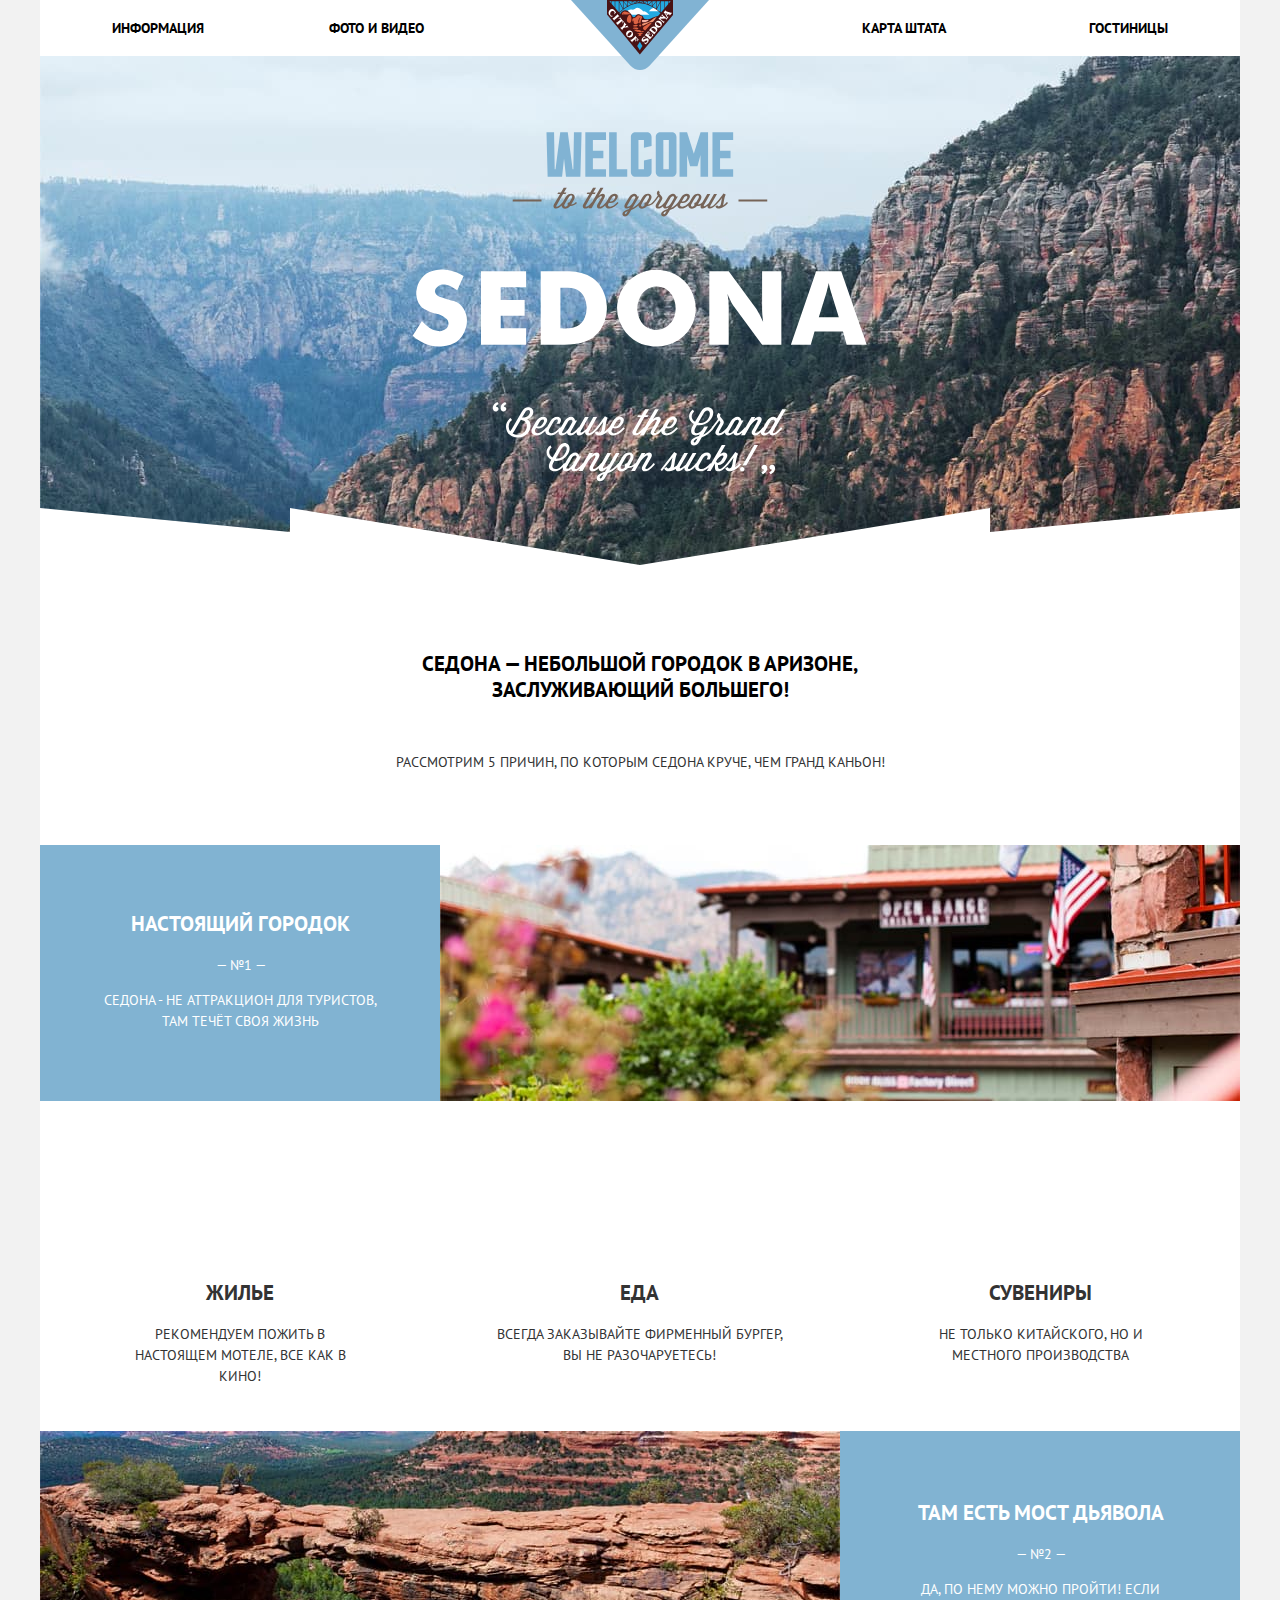
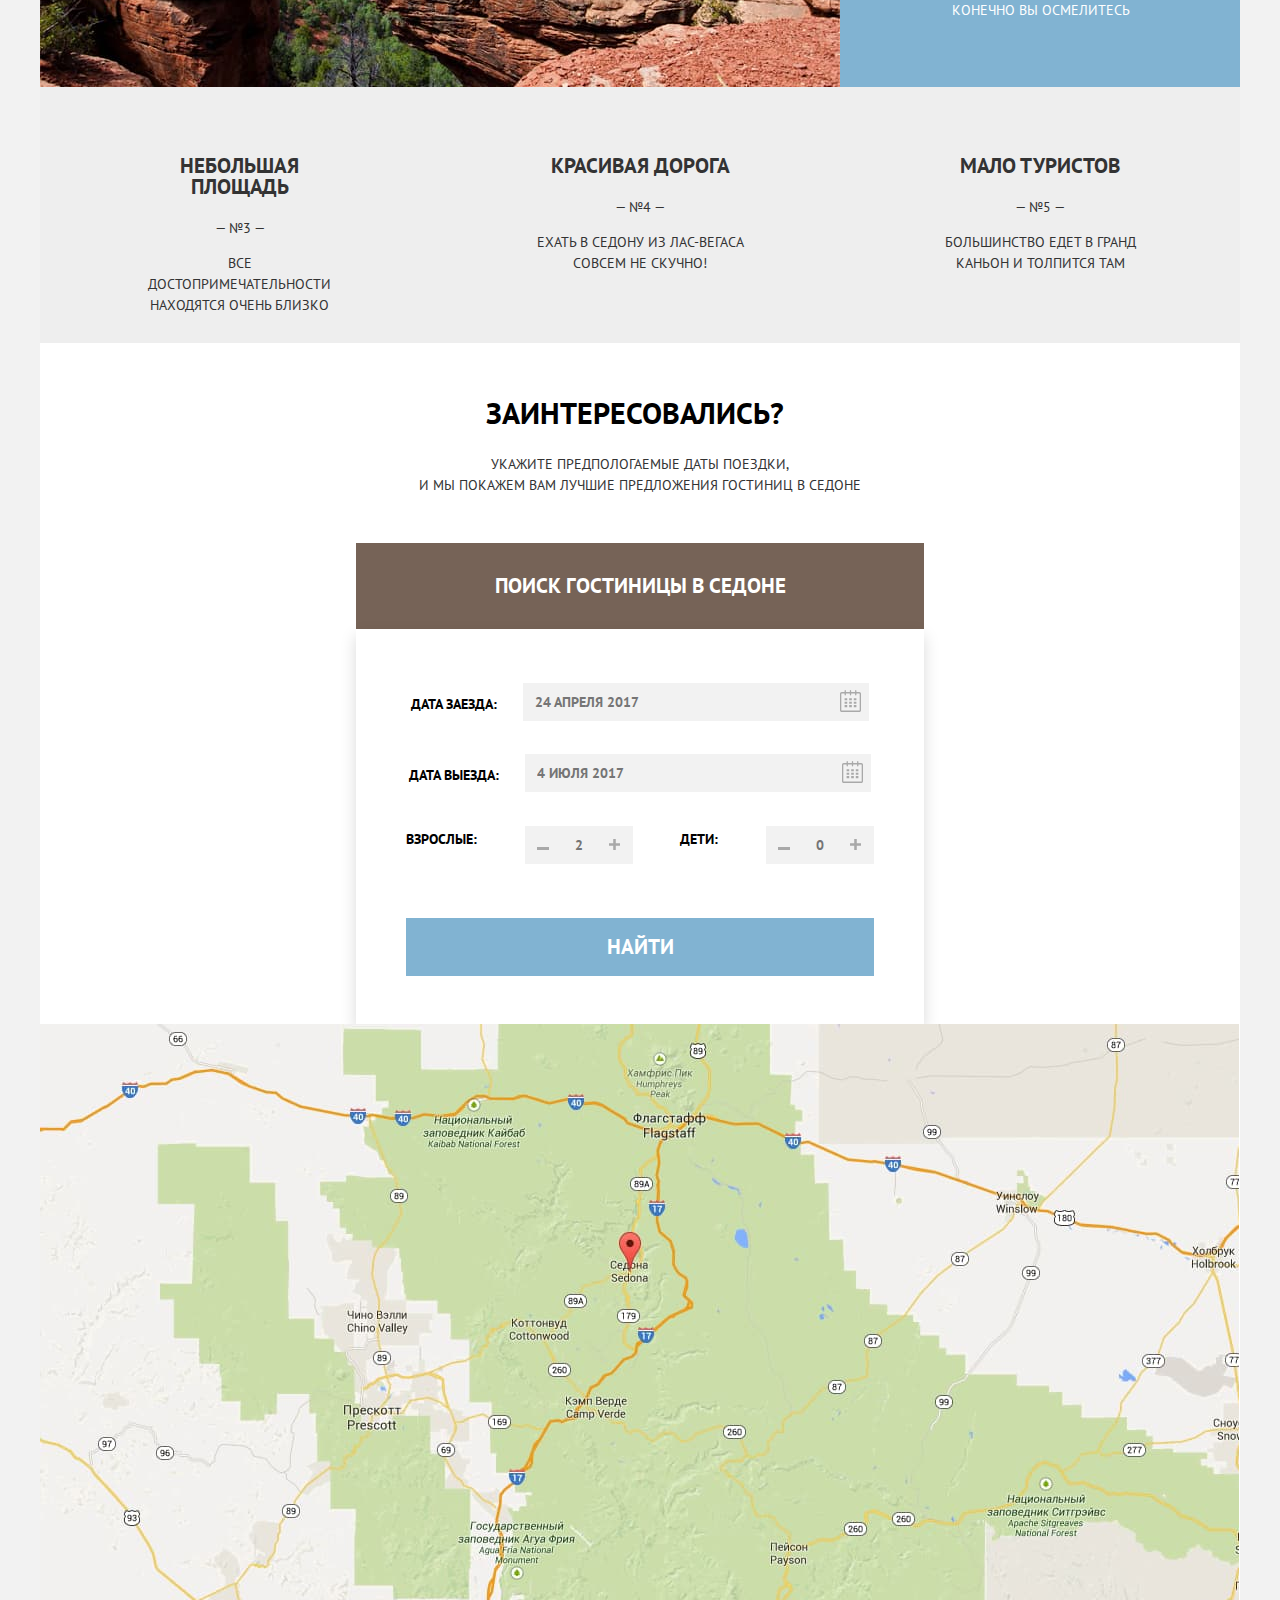
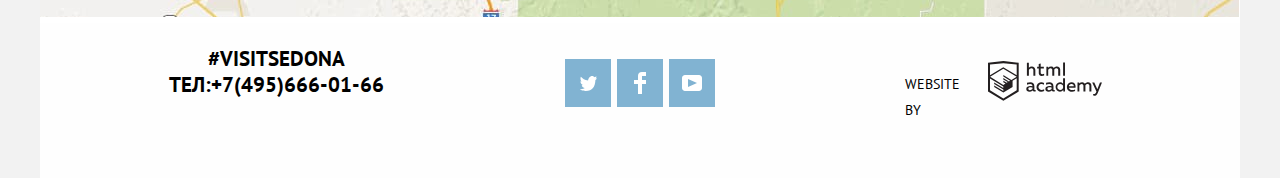
==== commit ae2f09a9: "сетка для главной страницы" ====
--- a/index.html
+++ b/index.html
@@ -12,7 +12,7 @@
   <body class="page-body">
     <div class="shadow"><!--Тень центровщик-->
       <header class="main-header"><!--Шапка-->
-        <div class="navigation-wrapper"><!--Обертка содержимого-->
+
           <nav class="main-navigation">
             <a class="main-header-logo">
               <img src="img/icons/logo-sedona.svg" width="138" height="70" alt="Логотип «Седона»">
@@ -24,7 +24,7 @@
               <li class="navigation-item"><a href="hotels.html">Гостиницы</a></li>
             </ul>
           </nav>
-        </div>
+
       </header>
       <main class="main"><!--Основное содержимое-->
         <div class="wrapper-main"><!--Обертка содержимого-->
@@ -39,60 +39,60 @@
               <p>Седона — небольшой городок в Аризоне,<br> заслуживающий большего!</p>
               <p>Рассмотрим 5 причин, по которым Седона круче, чем гранд каньон!</p>
             </div>
+            <ul class="reasons-list">
+              <li class="reason-list-item city-photo">
+                <div class="reason-first">
+                  <h3 class="reasons-list-title">Настоящий городок</h3>
+                  <p>— №1 —</p>
+                  <p>Седона - не аттракцион для туристов, там течёт своя жизнь</p>
+                </div>
+                <img src="img/real-town.jpg" width="800" height="256" alt="Вид города Седона">
+              </li>
+              <li class="container-advantages"><!--Возможна ли такая вложенность?-->
+                <ul class="advantages-list">
+                  <li class="advantages-list-item advantages-icon icon-home">
+                    <h3 class="advantages-title">Жилье</h3>
+                    <p>Рекомендуем пожить в настоящем мотеле, все как в кино!</p>
+                  </li>
+                  <li class="advantages-list-item advantages-icon icon-food">
+                    <h3 class="advantages-title">Еда</h3>
+                    <p>Всегда заказывайте фирменный бургер, вы не разочаруетесь!</p>
+                  </li>
+                  <li class="advantages-list-item advantages-icon icon-souvenirs">
+                    <h3 class="advantages-title">Сувениры</h3>
+                    <p>Не только китайского, но и местного производства</p>
+                  </li>
+                </ul>
+              </li>
+              <li class="reason-list-item devils-bridge-canyon">
+                <img src="img/canyon.jpg" width="800" height="256" alt="Каньон мост дьявола">
+                <div class="reason-second">
+                  <h3 class="reasons-list-title">Там есть мост дьявола</h3>
+                  <p>— №2 —</p>
+                  <p>Да, по нему можно пройти! если конечно вы осмелитесь</p>
+                </div>
+              </li>
+              <li>
+                <ul class="reasons-continuation">
+                  <li class="reason-third">
+                    <h3 class="reasons-list-title">небольшая площадь</h3>
+                    <p>— №3 —</p>
+                    <p>все достопримечательности находятся очень близко</p>
+                  </li>
+                  <li class="reason-fourth">
+                    <h3 class="reasons-list-title">красивая дорога</h3>
+                    <p>— №4 —</p>
+                    <p>ехать в седону из лас-вегаса совсем не скучно!</p>
+                  </li>
+                  <li class="reason-fifth">
+                    <h3 class="reasons-list-title">мало туристов</h3>
+                    <p>— №5 —</p>
+                    <p>большинство едет в гранд каньон и толпится там</p>
+                  </li>
+                </ul>
+              </li>
+            </ul>
           </section>
-          <ul class="reasons-list">
-            <li class="reason-list-item">
-              <div class="reason-first">
-                <h3 class="reasons-list-title">Настоящий городок</h3>
-                <p>— №1 —</p>
-                <p>Седона - не аттракцион для туристов, там течёт своя жизнь</p>
-              </div>
-            </li>
-            <li class="city-photo">
-              <img src="img/real-town.jpg" width="800" height="256" alt="Вид города Седона">
-            </li>
-            <li class="container-advantages"><!--Возможна ли такая вложенность?-->
-              <ul class="advantages-list">
-                <li class="advantages-list-item advantages-icon icon-home">
-                  <h3 class="advantages-title">Жилье</h3>
-                  <p>Рекомендуем пожить в настоящем мотеле, все как в кино!</p>
-                </li>
-                <li class="advantages-list-item advantages-icon icon-food">
-                  <h3 class="advantages-title">Еда</h3>
-                  <p>Всегда заказывайте фирменный бургер, вы не разочаруетесь!</p>
-                </li>
-                <li class="advantages-list-item advantages-icon icon-souvenirs">
-                  <h3 class="advantages-title">Сувениры</h3>
-                  <p>Не только китайского, но и местного производства</p>
-                </li>
-              </ul>
-            </li>
-            <li class="devils-bridge-canyon">
-              <img src="img/canyon.jpg" width="800" height="256" alt="Каньон мост дьявола">
-            </li>
-            <li class="reason-list-item">
-              <div class="reason-second">
-                <h3 class="reasons-list-title">Там есть мост дьявола</h3>
-                <p>— №2 —</p>
-                <p>Да, по нему можно пройти! если конечно вы осмелитесь</p>
-              </div>
-            </li>
-            <li class="reason-third">
-              <h3 class="reasons-list-title">небольшая площадь</h3>
-              <p>— №3 —</p>
-              <p>все достопримечательности находятся очень близко</p>
-            </li>
-            <li class="reason-fourth">
-              <h3 class="reasons-list-title">красивая дорога</h3>
-              <p>— №4 —</p>
-              <p>ехать в седону из лас-вегаса совсем не скучно!</p>
-           </li>
-           <li class="reason-fifth">
-             <h3 class="reasons-list-title">мало туристов</h3>
-             <p>— №5 —</p>
-             <p>большинство едет в гранд каньон и толпится там</p>
-           </li>
-          </ul>
           <section class="promo-form">
             <h2>Заинтересовались?</h2>
             <p>Укажите предпологаемые даты поездки,<br> и мы покажем вам лучшие предложения гостиниц в седоне</p>
@@ -126,8 +126,8 @@
                       <input class="field-children" type="text" name="number-child" id="child-field" placeholder="0">
                       <button class="btn-more" type="button" aria-label="Увеличить колличество детей"><svg width="11" height="11" fill="A9A9A9" xmlns="http://www.w3.org/2000/svg"><path fill-rule="evenodd" clip-rule="evenodd" d="M4.23 6.77V11h2.54V6.77H11V4.23H6.77V0H4.23v4.23H0v2.54h4.23z" fill="#A9A9A9"/></svg></button>
                     </div>
-                    <button class="button-find" type="submit">Найти</button>
                   </div>
+                  <button class="button-find" type="submit">Найти</button>
                 </form>
               </div>
             </div>
@@ -142,21 +142,19 @@
         <div class="wrapper-footer"><!--Обертка содержимого подвала-->
           <div class="contacts">
             <a class="adress" href="#">#VISITSEDONA</a>
-            Тел: <a class="contacts-phone" href="tel:+74956660166">+7(495)666-01-66</a>
+            <span class="text-phone">Тел:</span><a class="contacts-phone" href="tel:+74956660166">+7(495)666-01-66</a>
           </div>
-          <div class="social-wrapper">
-            <ul class="social-list">
-              <li class="social-item">
-                <a class="social social-tw" href="#"><span class="visually-hidden">Твиттер</span><svg aria-hidden="true" focusable="false" width="17" height="16" fill="none"  xmlns="http://www.w3.org/2000/svg"><path d="M10.95 1.144c1.685-.496 2.984.27 3.577 1.18.673-.232 1.331-.482 2.011-.709a2.345 2.345 0 01-.857 1.768c.685.17 1.304-.49 1.304-.49-.169 1-1.006 1.787-1.563 2.023-.231 6.75-3.175 11.217-10.077 11.082h-.446c-.41 0-4.164-.46-4.898-1.887 2.271.196 3.893-.422 4.693-1.177-.96-.3-2.679-.477-2.979-2.95.349.106.564.228 1.19.12C1.705 9.246.374 8.53.448 6.33c.285.328 1.067.536 1.34.472-.703-.24-1.97-3.36-.894-4.952 1.818 1.854 3.735 3.606 7.152 3.773.208-2.293 1.137-3.83 2.904-4.479z" fill="#fff"/></svg></a>
-              </li>
-              <li>
-                <a class="social social-fb" href="#"><span class="visually-hidden">Фейсбук</span><svg aria-hidden="true" focusable="false" width="12" height="22" fill="none" xmlns="http://www.w3.org/2000/svg"><path d="M12 4V0H8a4 4 0 00-4 4v4H0v4h4v10h4V12h4V8H8V4h4z" fill="#fff"/></svg></a>
-              </li>
-              <li>
-                <a class="social social-yt" href="#"><span class="visually-hidden">Ютуб</span><svg aria-hidden="true" focusable="false" width="20" height="16" fill="none" xmlns="http://www.w3.org/2000/svg"><path fill-rule="evenodd" clip-rule="evenodd" d="M3 0h14c1.65 0 3 1.35 3 3v10c0 1.65-1.35 3-3 3H3c-1.65 0-3-1.35-3-3V3c0-1.65 1.35-3 3-3zm3.027 4.002v7.996L15.014 8 6.027 4.002z" fill="#fff"/></svg></a>
-              </li>
-            </ul>
-          </div>
+          <ul class="social-list">
+            <li class="social-item">
+              <a class="social social-tw" href="#"><span class="visually-hidden">Твиттер</span><svg aria-hidden="true" focusable="false" width="17" height="16" fill="none"  xmlns="http://www.w3.org/2000/svg"><path d="M10.95 1.144c1.685-.496 2.984.27 3.577 1.18.673-.232 1.331-.482 2.011-.709a2.345 2.345 0 01-.857 1.768c.685.17 1.304-.49 1.304-.49-.169 1-1.006 1.787-1.563 2.023-.231 6.75-3.175 11.217-10.077 11.082h-.446c-.41 0-4.164-.46-4.898-1.887 2.271.196 3.893-.422 4.693-1.177-.96-.3-2.679-.477-2.979-2.95.349.106.564.228 1.19.12C1.705 9.246.374 8.53.448 6.33c.285.328 1.067.536 1.34.472-.703-.24-1.97-3.36-.894-4.952 1.818 1.854 3.735 3.606 7.152 3.773.208-2.293 1.137-3.83 2.904-4.479z" fill="#fff"/></svg></a>
+            </li>
+            <li>
+              <a class="social social-fb" href="#"><span class="visually-hidden">Фейсбук</span><svg aria-hidden="true" focusable="false" width="12" height="22" fill="none" xmlns="http://www.w3.org/2000/svg"><path d="M12 4V0H8a4 4 0 00-4 4v4H0v4h4v10h4V12h4V8H8V4h4z" fill="#fff"/></svg></a>
+            </li>
+            <li>
+              <a class="social social-yt" href="#"><span class="visually-hidden">Ютуб</span><svg aria-hidden="true" focusable="false" width="20" height="16" fill="none" xmlns="http://www.w3.org/2000/svg"><path fill-rule="evenodd" clip-rule="evenodd" d="M3 0h14c1.65 0 3 1.35 3 3v10c0 1.65-1.35 3-3 3H3c-1.65 0-3-1.35-3-3V3c0-1.65 1.35-3 3-3zm3.027 4.002v7.996L15.014 8 6.027 4.002z" fill="#fff"/></svg></a>
+            </li>
+          </ul>
           <div class="copyright">
             <p>Website by</p>
             <a class="links-website" href="https://htmlacademy.ru/intensive/htmlcss">
--- a/css/style.css
+++ b/css/style.css
@@ -24,6 +24,7 @@
     --text-color-dark: #333333;
     --text-color-black: #000000;
     --text-color-white: #ffffff;
+    --basic-color-rating: #666666;
     --basic-page-color: #f2f2f2;
     --basic-color-brown: #766357;
     --basic-color-blue: #81B3D2;
@@ -57,6 +58,7 @@
     text-transform: uppercase;
     background-color: var(--basic-page-color);
 }
+
 .page-body a {
   text-decoration: none;
 }
@@ -70,6 +72,8 @@
     margin-right: auto;
     min-height: 100%;
     box-shadow: 0px 0px 15px 5px var(--basic-shadow-opasity);
+    display: grid;
+    grid-template-rows: min-content 1fr min-content;
 }
 
 .visually-hidden {
@@ -80,22 +84,58 @@
   margin: -1px;
 }
 /* MAIN-NAVIGATION */
-.navigation-wrapper {
+.main-header {
   width: 1200px;
   margin: 0 auto;
   background-color: var(--text-color-white);
+  height: 56px;
+}
+.navigation-wrapper {
+
 }
 .main-navigation {
   font-size: 14px;
   line-height: 26px;
   color: var(--text-color-black);
+  position: relative;
+}
+
+.main-header-logo {
+  position: absolute;
+  width: 138px;
+  height: 70px;
+  left: 50%;
+  top: 0;
+  transform: translate(-50%);
+  z-index: 1;
 }
 
 .site-navigation {
   list-style: none;
   margin: 0;
   padding: 0;
-}
+  display: grid;
+  grid-template-columns: 1fr 1fr 2fr 1fr 1fr;
+  box-sizing: border-box;
+  padding: 15px 72px;
+}
+
+.navigation-item {
+  text-align: center;
+}
+
+.navigation-item:first-of-type {
+  text-align: left;
+}
+
+.navigation-item:last-of-type {
+  text-align: right;
+}
+
+.navigation-item:nth-child(3) {
+  grid-column-start: 4;
+}
+
 
 .site-navigation a {
   color: var(--text-color-black);
@@ -108,6 +148,7 @@
 .site-navigation a:focus {
   color: var(--basic-color-blue);
 }
+
 /* MAIN */
 .wrapper-main {
   width: 1200px;
@@ -150,10 +191,12 @@
 }
 
 .reason-container {
+  text-align: center;
+  background-color: var(--text-color-white);
   width: 1200px;
-  height: 216px;
-  text-align: center;
-  background-color: var(--text-color-white);
+  height: 186px;
+  padding-top: 43px;
+  padding-bottom: 51px;
 }
 
 .reason-container p {
@@ -165,15 +208,35 @@
   font-weight: 700;
   line-height: 26px;
   color: var(--text-color-black);
+  margin-top: 43px;
+  margin-bottom: 46px;
 }
 
 .reasons-list,
-.advantages-list {
+.advantages-list,
+.reasons-continuation {
   list-style: none;
   margin: 0;
   padding: 0;
 }
 
+.reasons-list {
+  display: grid;
+  grid-template-rows: 256px 330px 256px 256px;
+}
+
+.city-photo {
+  display: grid;
+  grid-template-columns: 400px 1fr;
+}
+
+.reason-first,
+.reason-second {
+  background-color: var(--basic-color-blue);
+}
+.reason-first {
+  padding: 47px 51px 43px 52px;
+}
 .reason-list-item {
   color: var(--text-color-white);
   background-color: var(--basic-color-blue);
@@ -193,6 +256,53 @@
 
 .reasons-list li:nth-child(n+6) {
   background-color: var(--basic-block-color);
+}
+
+.advantages-list {
+  display: grid;
+  grid-template-columns: 1fr 1fr 1fr;
+  grid-template-rows: 330px;
+  background-color: var(--text-color-white);
+  text-align: center;
+}
+
+.icon-home {
+  padding: 160px 73px 82px 73px;
+}
+
+.icon-food {
+  padding: 160px 52px 82px 51px;
+}
+
+.icon-souvenirs {
+  padding: 160px 65px 81px 66px;
+}
+
+.devils-bridge-canyon {
+  display: grid;
+  grid-template-columns: 1fr 400px;
+}
+
+.reason-second {
+  padding: 50px 49px 51px 50px;
+}
+
+.reasons-continuation {
+  display: grid;
+  grid-template-columns: 1fr 1fr 1fr;
+  grid-template-rows: 256px;
+  background-color: var(--basic-block-color);
+  text-align: center;
+}
+.reason-third {
+  padding: 47px 97px 54px 96px;
+}
+.reason-fourth {
+  padding: 47px 71px 54px 71px;
+}
+
+.reason-fifth {
+  padding: 47px 77px 54px 77px;
 }
 /* PROMO-FORM FORM */
 .promo-form {
@@ -207,6 +317,11 @@
   font-weight: 700;
   line-height: 24px;
   color: var(--text-color-black);
+  margin: 58px 457px 29px 446px;
+}
+
+.promo-form p {
+
 }
 
 .button-wrapper {
@@ -269,7 +384,31 @@
   border: 2px solid #e5e5e5;
 }
 
+.block-date {
+  display: inline-flex;
+  flex-wrap: wrap;
+  position: relative;
+  padding-top: 4px;
+}
+
+.input-date {
+  width: 346px;
+  height: 38px;
+  margin: 0 0px 29px 26px;
+  padding-left: 12px;
+  border: none;
+  outline: none;
+  box-sizing: border-box;
+}
+
+.block-date label {
+  padding-top: 8px;
+}
+
 .calendar {
+  position: absolute;
+  top: 9px;
+  right: 2px;
   border: none;
   outline: none;
   background-color: transparent;
@@ -282,21 +421,47 @@
   fill: var(--basic-color-blue);
 }
 
-/* .calendar:focus {
+.calendar:focus {
   outline: 1px solid var(--text-color-black);
-}*/
+}
+
+.container-inner {
+  display: flex;
+  justify-content: space-between;
+  margin-top: 5px;
+}
+
+.less-more {
+  display: flex;
+  justify-content: center;
+}
 
 .btn-less,
 .btn-more {
+  width: 36px;
+  height: 38px;
   border: none;
   outline: none;
+  background-color: var(--basic-page-color);
+}
+
+.less-more input {
+  width: 36px;
+  height: 38px;
+  text-align: center;
+  outline: none;
+  border: none;
+  box-sizing: border-box;
+}
+
+.less-more input:hover {
   background-color: transparent;
 }
 
-/* .btn-less:focus,
+.btn-less:focus,
 .btn-more:focus {
   outline: 1px solid var(--text-color-black);
-}*/
+}
 .btn-less:hover path,
 .btn-more:hover path {
   fill: var(--text-color-black);
@@ -308,8 +473,9 @@
 }
 
 .button-find {
-  width: 458px;
+  width: 468px;
   height: 58px;
+  margin-top: 54px;
   font-family: inherit;
   font-size: 21px;
   font-weight: 700;
@@ -331,10 +497,12 @@
 
 /* HOTELS */
 .form-filter {
+  display: flex;
+  min-height: 217px;
   background-image: url(../img/filter.jpg);
   background-repeat: no-repeat;
   background-position: center;
-  min-height: 217px;
+  background-color: var(--basic-block-color);
 }
 
 .form-list,
@@ -353,11 +521,9 @@
 
 .form-filter,
 .form-cost-filter {
+  font: inherit;
   color: var(--text-color-white);
-}
-
-.form-cost-filter input {
-  color: var(--text-color-white);
+  text-transform: uppercase;
 }
 
 .option {
@@ -412,36 +578,237 @@
   background-image: url(../img/icons/checkbox-on-disabled.svg);
   background-repeat: no-repeat;
 }
-/* FOOTER */
-.wrapper-footer {
-  width: 1200;
-  min-height: 120px;
-  background-color: var(--footer-opacity-color);
-}
-
-.contacts,
-.contacts a {
+/* FORM-COST-FILTER ПОКА НЕ ПОНЯТНО КАК ПРИВЕСТИ ЕГО В ПОРЯДОК КАК В МАКЕТЕ */
+
+.filter-item legend {
+  margin-bottom: 10px;
+}
+
+.filter-item {
+  margin: 0;
+  padding: 0;
+  border: none;
+}
+
+.range-filter {
+  width: 250px;
+  margin-top: 10px;
+}
+
+.range-controls {
+  position: relative;
+  height: 41px;
+  margin-bottom: 15px;
+  padding-top: 39px;
+  padding-right: 20px;
+  padding-left: 20px;
+  background-color: #f1f1f1;
+  border-radius: 5px;
+}
+
+.range-controls .scale {
+  margin-top: 10px;
+  height: 2px;
+  background: #d7dcde;
+}
+
+.range-controls .bar {
+  width: 70%;
+  height: 2px;
+  background: #00ca74;
+}
+
+.range-controls .toggle {
+  position: absolute;
+  top: 39px;
+  left: 0;
+  width: 4px;
+  height: 4px;
+  padding: 0;
+  border: 8px solid #ffffff;
+  background-color: #ababab;
+  border-radius: 50%;
+  box-shadow: 0 2px 1px 0 #cfcfcf;
+  cursor: pointer;
+}
+
+.range-controls .toggle-min {
+  left: 18px;
+}
+
+.range-controls .toggle-max {
+  left: 160px;
+}
+
+.price-controls {
+  display: flex;
+  justify-content: space-around;
+}
+
+.price-controls input {
+  width: 110px;
+  padding: 10px;
+  text-align: center;
+  border: none;
+  border-radius: 2px;
+  background: #333;
+  font-family: "PT Sans", Arial, sans-serif;
+  font-size: 14px;
+  line-height: 21px;
+  color: var(--text-color-white);
+  text-transform: uppercase;
+}
+
+.button-show {
+  width: 137px;
+  height: 36px;
+  font: inherit;
+  color: var(--text-color-white);
+  border: 2px solid var(--text-color-white);
+  border-radius: 2px;
+  outline: none;
+  background-color: transparent;
+}
+
+.button-show:hover {
+  color: var(--text-color-black);
+  background-color: var(--text-color-white);
+}
+/* .SORTING-RESULTS */
+.sorting-results {
+  background-color: var(--text-color-white);
+}
+.sorting-results p {
   font-size: 21px;
   font-weight: 700;
   line-height: 26px;
   color: var(--text-color-black);
 }
 
-.social-wrapper {
-  width: 150px;
-}
-
-.social-list {
+.sorting-results h2 {
+  font-size: 12px;
+  line-height: 18px;
+  font-weight: normal;
+  color: var(--text-color-black);
+}
+
+.sorting-list a {
+  font-size: 12px;
+  line-height: 18px;
+  color: var(--text-color-black);
+  opacity: 0.3;
+  border-bottom: 1px dashed var(--basic-color-blue);
+}
+
+.sorting-list .active-link {
+  color: var(--basic-color-blue);
+  border-bottom: none;
+}
+
+.sorting-list a:hover {
+  color: var(--basic-color-blue);
+}
+
+.sorting-list a:active {
+  color: var(--text-color-black);
+  border-bottom: none;
+}
+
+.arrow a:hover path {
+  fill: var(--text-color-black);
+}
+
+.arrow a:active path {
+  fill: var(--basic-color-blue);
+}
+
+/* LIST-OF-HOTELS */
+.list-of-hotels {
+  background-color: var(--text-color-white);
+}
+.list-wrapper {
   margin: 0;
   padding: 0;
   list-style: none;
 }
 
+.block-info h3 {
+  font-size: 21px;
+  font-weight: 700;
+  line-height: 26px;
+  color: var(--text-color-black);
+}
+
+.links-row a {
+  font-weight: 700;
+  color: var(--text-color-white);
+}
+
+.more {
+  width: 110px;
+  min-height: 27px;
+  background-color: var(--basic-color-blue);
+}
+
+.to-book {
+  width: 142px;
+  min-height: 27px;
+  background-color: var(--basic-color-brown);
+}
+
+.rating {
+  width: 110px;
+  min-height: 27px;
+  background: var(--basic-page-color);
+  color: var(--basic-color-rating);
+  text-align: center;
+}
+/* FOOTER */
+
+.wrapper-footer {
+  width: 1200px;
+  min-height: 120px;
+  display: grid;
+  grid-template-columns: 1fr 1fr 1fr;
+  margin-left: auto;
+  margin-right: auto;
+  background-color: var(--footer-opacity-color);
+}
+
+.contacts a,
+.text-phone {
+  font-size: 21px;
+  font-weight: 700;
+  line-height: 26px;
+  color: var(--text-color-black);
+}
+
+.contacts {
+  text-align: center;
+  padding: 23px 38px 36px 111px;
+}
+
+.social-list {
+  width: 150px;
+  margin: 0;
+  padding: 36px 125px 36px 125px;
+  list-style: none;
+  display: flex;
+}
+
 .social {
+  display: flex;
+  align-items: center;
+  justify-content: center;
   width: 46px;
   height: 48px;
   background-color: var(--basic-color-blue);
   color: var(--text-color-white);
+  margin-right: 6px;
+}
+
+.social-yt {
+  margin-right: 0;
 }
 
 .social:hover {
@@ -452,10 +819,17 @@
   background-color: var(--state-color-blue-pressing);
 }
 
+.copyright {
+  display: flex;
+  padding: 38px 138px 41px 65px
+}
+
 .copyright p {
   font-size: 14px;
   line-height: 26px;
   color: var(--text-color-black);
+  margin-right: 9px;
+  margin-top: 10px
 }
 
 .links-website:hover path {
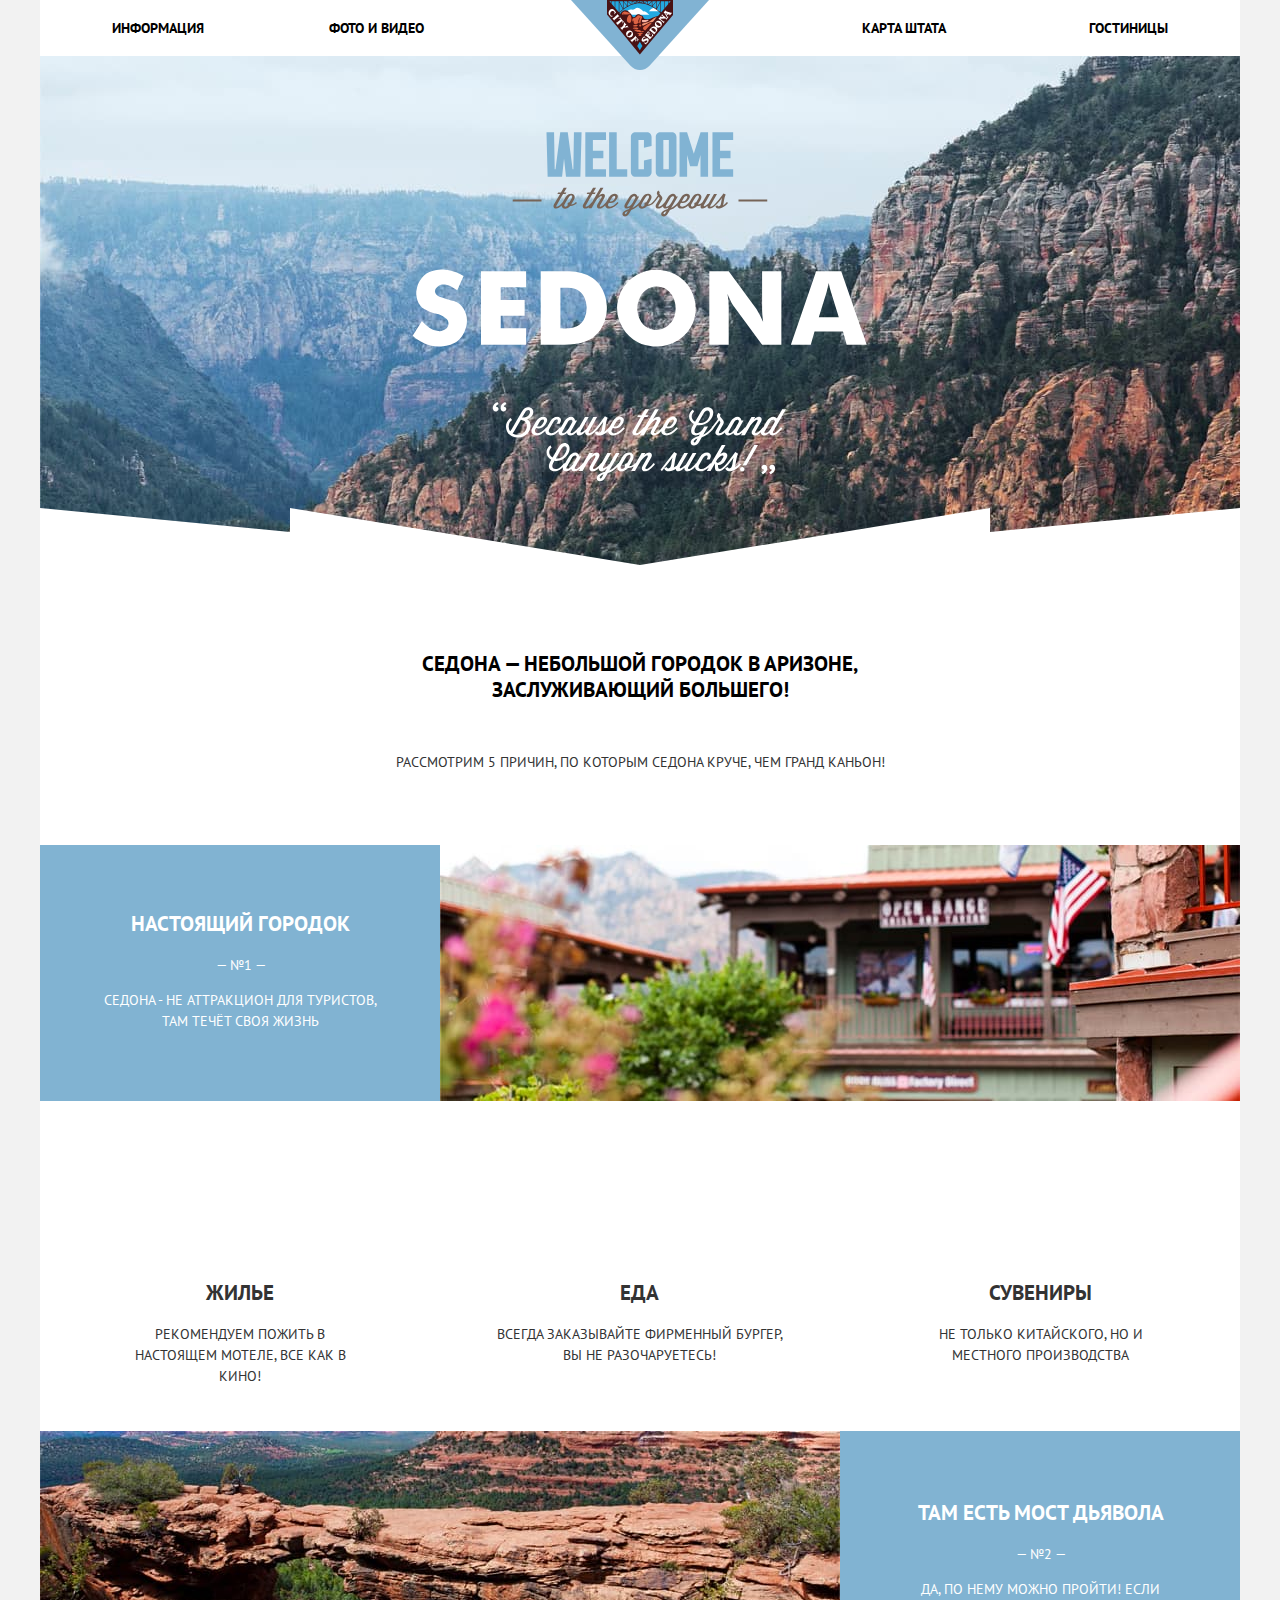
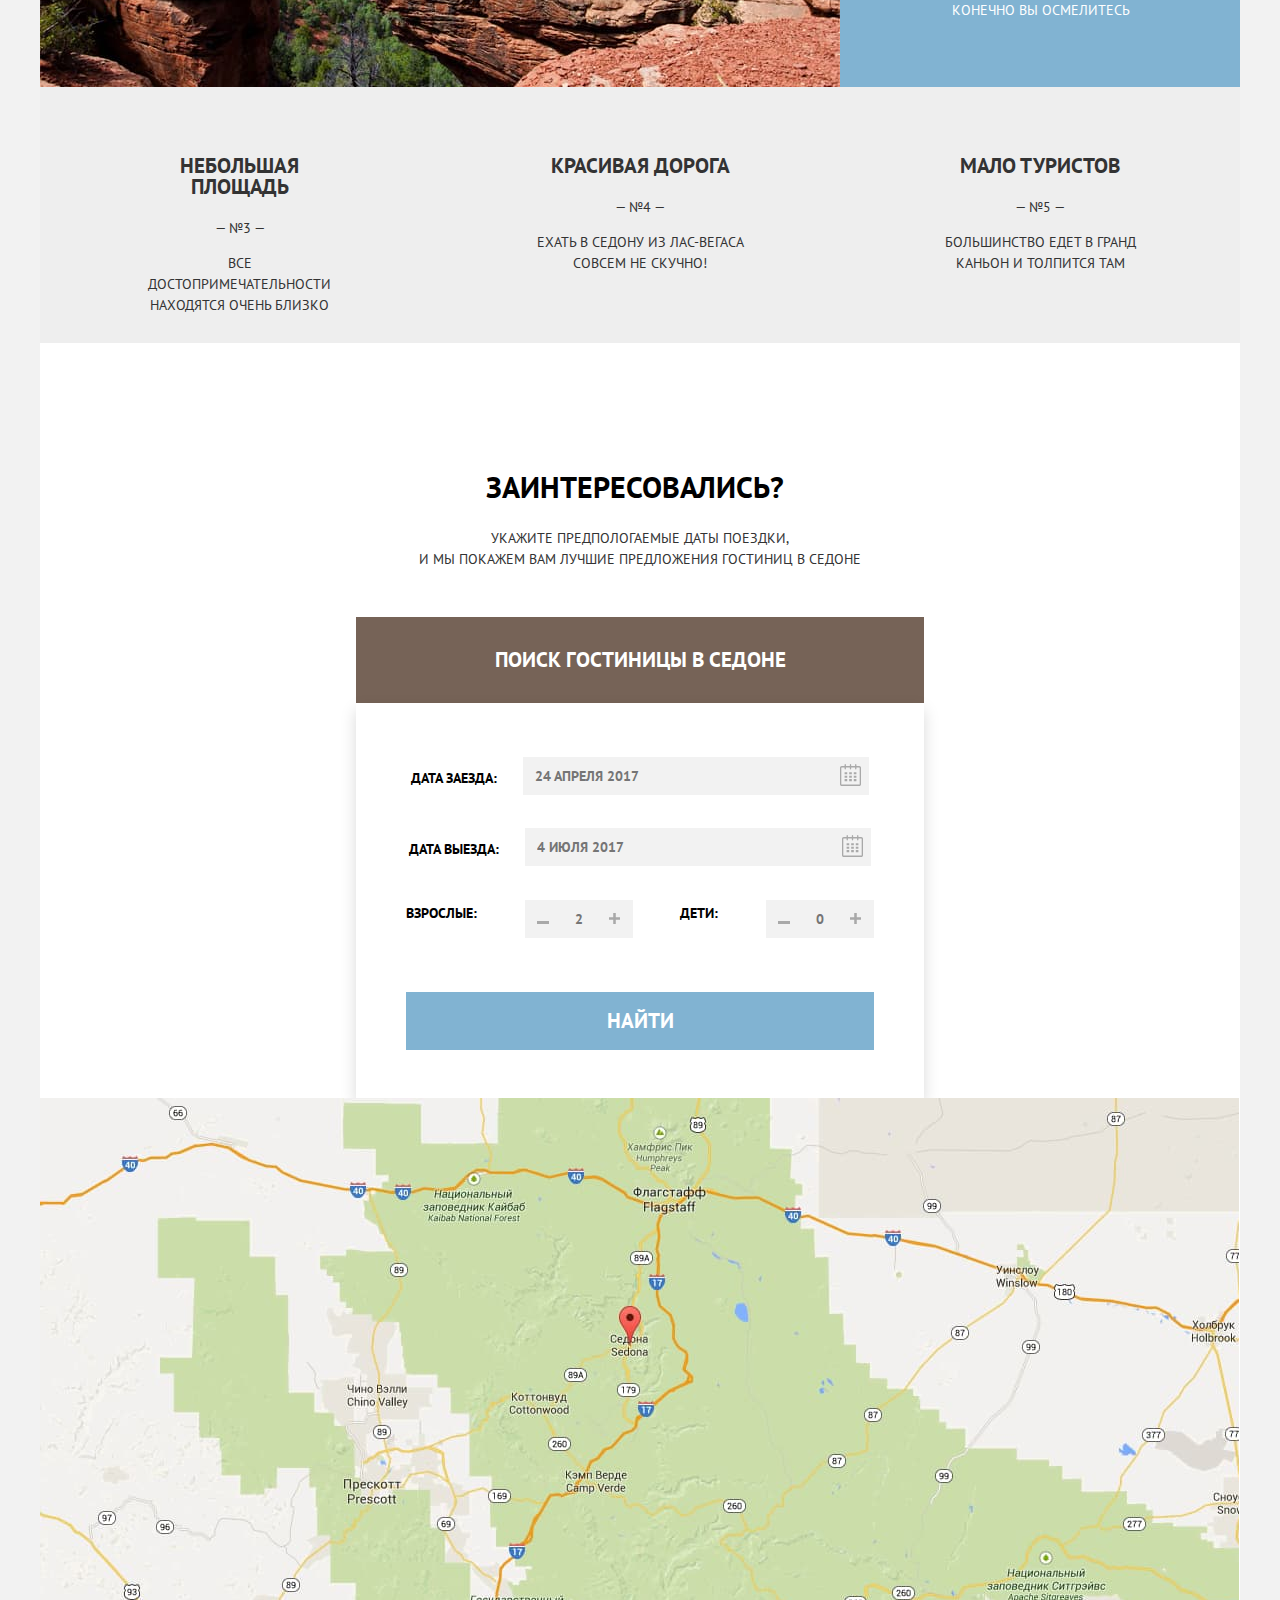
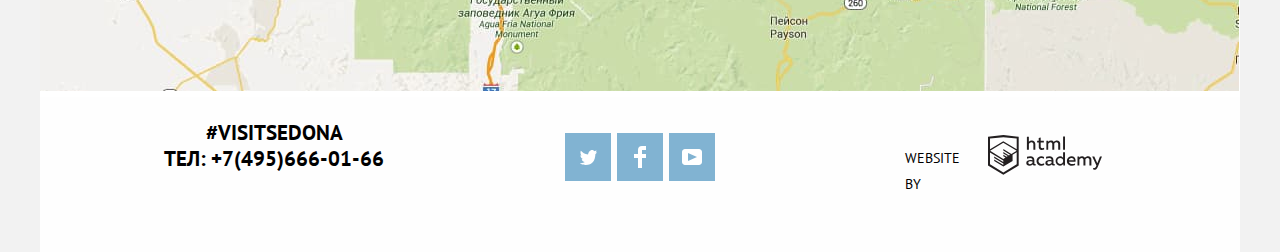
==== commit a2f60b9f: "сетка для внутренней страницы" ====
--- a/index.html
+++ b/index.html
@@ -12,19 +12,17 @@
   <body class="page-body">
     <div class="shadow"><!--Тень центровщик-->
       <header class="main-header"><!--Шапка-->
-
-          <nav class="main-navigation">
-            <a class="main-header-logo">
-              <img src="img/icons/logo-sedona.svg" width="138" height="70" alt="Логотип «Седона»">
-            </a>
-            <ul class="site-navigation">
-              <li class="navigation-item"><a href="#">Информация</a></li>
-              <li class="navigation-item"><a href="#">Фото и видео</a></li>
-              <li class="navigation-item"><a href="#">Карта штата</a></li>
-              <li class="navigation-item"><a href="hotels.html">Гостиницы</a></li>
-            </ul>
-          </nav>
-
+        <nav class="main-navigation">
+          <a class="main-header-logo">
+            <img src="img/icons/logo-sedona.svg" width="138" height="70" alt="Логотип «Седона»">
+          </a>
+          <ul class="site-navigation">
+            <li class="navigation-item"><a class="link-information" href="#">Информация</a></li>
+            <li class="navigation-item"><a href="#">Фото и видео</a></li>
+            <li class="navigation-item"><a href="#">Карта штата</a></li>
+            <li class="navigation-item"><a href="hotels.html">Гостиницы</a></li>
+          </ul>
+        </nav>
       </header>
       <main class="main"><!--Основное содержимое-->
         <div class="wrapper-main"><!--Обертка содержимого-->
--- a/css/style.css
+++ b/css/style.css
@@ -144,10 +144,15 @@
   font-weight: 700;
 }
 
-.site-navigation a:hover,
-.site-navigation a:focus {
+.link-information:hover {
   color: var(--basic-color-blue);
 }
+
+.link-information:active {
+  color: var(--text-color-black);
+  opacity: 0.3;
+}
+
 
 /* MAIN */
 .wrapper-main {
@@ -222,7 +227,7 @@
 
 .reasons-list {
   display: grid;
-  grid-template-rows: 256px 330px 256px 256px;
+  grid-template-rows: 256px 1fr 256px 1fr;
 }
 
 .city-photo {
@@ -496,8 +501,14 @@
 }
 
 /* HOTELS */
+.page-hotels {
+  display: grid;
+  grid-template-rows: 217px 1fr;
+}
+
 .form-filter {
-  display: flex;
+  display: grid;
+  grid-template-columns: 300px 300px 600px;
   min-height: 217px;
   background-image: url(../img/filter.jpg);
   background-repeat: no-repeat;
@@ -505,6 +516,11 @@
   background-color: var(--basic-block-color);
 }
 
+.form-fieldset {
+  margin: 0;
+  padding: 0;
+  border: none;
+}
 .form-list,
 .sorting-list {
   list-style: none;
@@ -512,18 +528,37 @@
   padding: 0;
 }
 
+.infrastructure {
+  margin-left: 72px;
+}
+
 .form-legend {
+  padding-top: 25px;
+  padding-bottom: 24px;
   font-size: 16px;
   font-weight: 700;
   line-height: 21px;
   color: var(--text-color-white);
 }
+
 
 .form-filter,
 .form-cost-filter {
   font: inherit;
   color: var(--text-color-white);
   text-transform: uppercase;
+}
+
+.form-item {
+  padding-bottom: 25px
+}
+
+.form-item:nth-child(3) {
+  padding-bottom: 31px;
+}
+
+.form-item-text {
+  margin-left: 7px;
 }
 
 .option {
@@ -579,17 +614,6 @@
   background-repeat: no-repeat;
 }
 /* FORM-COST-FILTER ПОКА НЕ ПОНЯТНО КАК ПРИВЕСТИ ЕГО В ПОРЯДОК КАК В МАКЕТЕ */
-
-.filter-item legend {
-  margin-bottom: 10px;
-}
-
-.filter-item {
-  margin: 0;
-  padding: 0;
-  border: none;
-}
-
 .range-filter {
   width: 250px;
   margin-top: 10px;
@@ -677,6 +701,11 @@
 /* .SORTING-RESULTS */
 .sorting-results {
   background-color: var(--text-color-white);
+  display: flex;
+  height: 86px;
+  justify-content: space-between;
+  padding: 0 73px;
+  border-bottom: 1px solid var(--state-input-color-focus);
 }
 .sorting-results p {
   font-size: 21px;
@@ -690,6 +719,22 @@
   line-height: 18px;
   font-weight: normal;
   color: var(--text-color-black);
+  padding: 23px 40px 37px 46px;
+  margin: 0;
+}
+
+.sorting {
+  display: flex;
+  flex-grow: 1;
+}
+
+.sorting-list {
+  display: flex;
+  padding-top: 21px;
+}
+
+.sorting-item {
+  padding-right: 32px;
 }
 
 .sorting-list a {
@@ -703,15 +748,27 @@
 .sorting-list .active-link {
   color: var(--basic-color-blue);
   border-bottom: none;
+  opacity: 1;
 }
 
 .sorting-list a:hover {
   color: var(--basic-color-blue);
+  opacity: 1;
 }
 
 .sorting-list a:active {
   color: var(--text-color-black);
   border-bottom: none;
+  opacity: 1;
+}
+
+
+.arrow {
+  padding-top: 21px;
+}
+
+.arrow a:nth-of-type(1) {
+  padding-right: 10px;
 }
 
 .arrow a:hover path {
@@ -730,15 +787,43 @@
   margin: 0;
   padding: 0;
   list-style: none;
+  padding-left: 73px;
+}
+
+.list-block {
+  display: flex;
+  justify-content: space-between;
+  border-bottom: 1px solid var(--state-input-color-focus);
+}
+
+.list-block  img {
+  width: 135px;
+  height: 90px;
+  margin: 30px 29px 30px 0px;
+}
+
+.block-info {
+  flex-grow: 1;
+}
+
+.decorative-wrapper {
+  margin-right: 73px;
 }
 
 .block-info h3 {
   font-size: 21px;
   font-weight: 700;
   line-height: 26px;
-  color: var(--text-color-black);
-}
-
+  margin: 23px 0 7px 0
+}
+
+.block-info-title {
+  color: var(--text-color-black);
+}
+
+.text-cell  {
+  padding-bottom: 15px;
+}
 .links-row a {
   font-weight: 700;
   color: var(--text-color-white);
@@ -747,13 +832,31 @@
 .more {
   width: 110px;
   min-height: 27px;
+  padding: 3px 16px 3px 17px;
   background-color: var(--basic-color-blue);
+}
+
+.more:hover {
+  background-color: var(--state-color-blue-aiming);
+}
+
+.more:active {
+  background-color: var(--state-color-blue-pressing);
 }
 
 .to-book {
   width: 142px;
   min-height: 27px;
+  padding: 3px 17px 3px 16px;
   background-color: var(--basic-color-brown);
+}
+
+.to-book:hover {
+  background-color: var(--state-color-brown-aiming);
+}
+
+.to-book:active {
+  background-color: var(--state-color-brown-pressing);
 }
 
 .rating {
@@ -781,6 +884,7 @@
   font-weight: 700;
   line-height: 26px;
   color: var(--text-color-black);
+  margin-right: 5px;
 }
 
 .contacts {
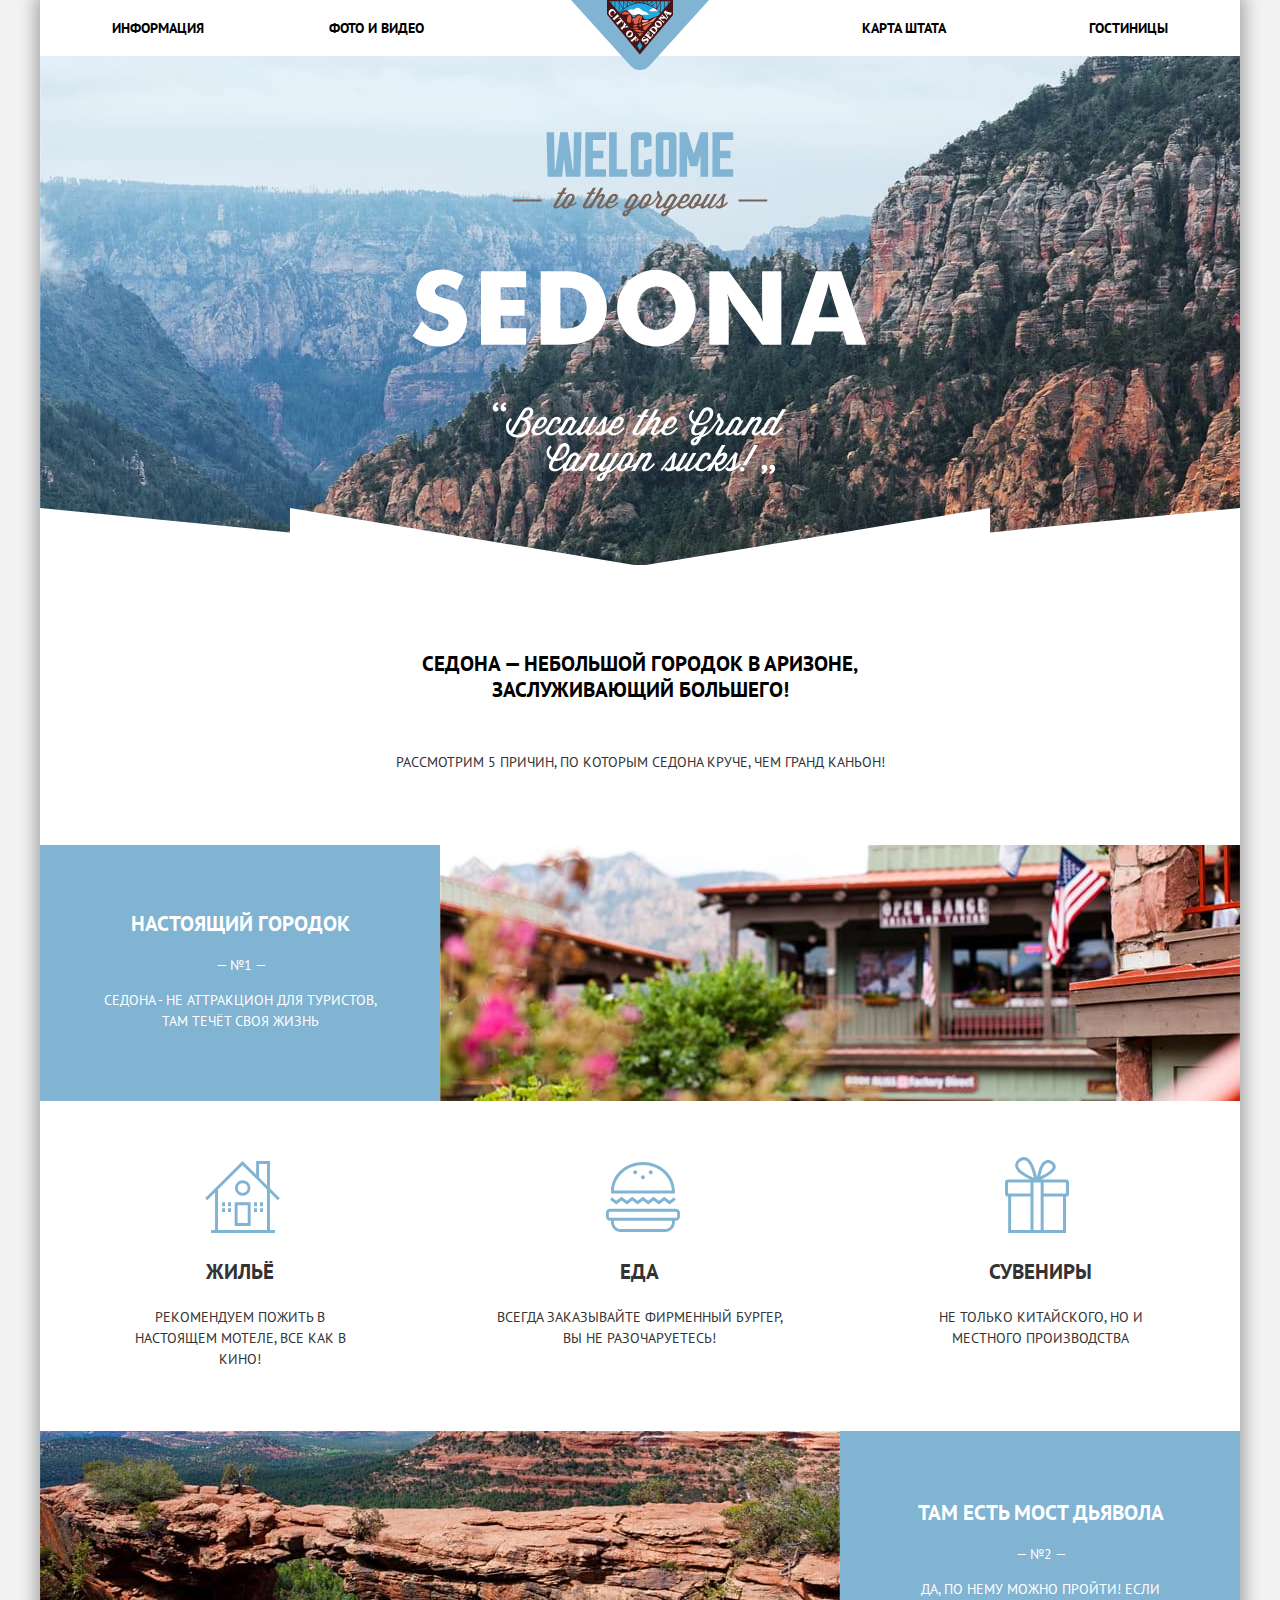
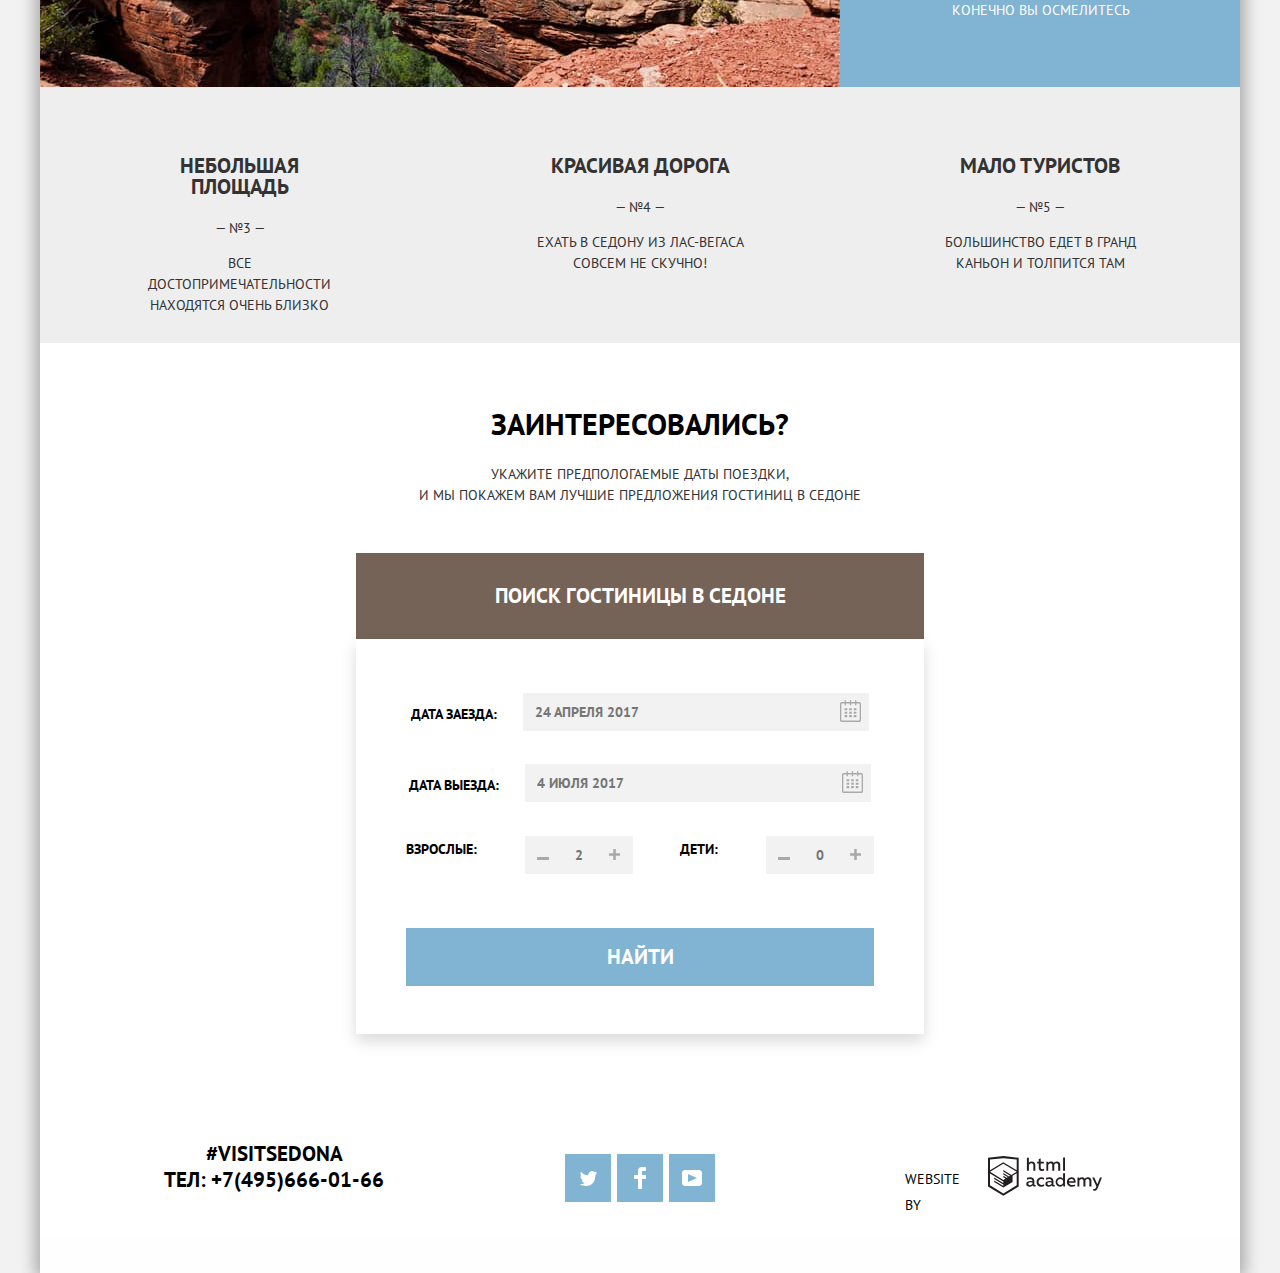
==== commit 09bf6351: "Декоративные елементы" ====
--- a/index.html
+++ b/index.html
@@ -46,10 +46,10 @@
                 </div>
                 <img src="img/real-town.jpg" width="800" height="256" alt="Вид города Седона">
               </li>
-              <li class="container-advantages"><!--Возможна ли такая вложенность?-->
+              <li class="container-advantages">
                 <ul class="advantages-list">
                   <li class="advantages-list-item advantages-icon icon-home">
-                    <h3 class="advantages-title">Жилье</h3>
+                    <h3 class="advantages-title">Жильё</h3>
                     <p>Рекомендуем пожить в настоящем мотеле, все как в кино!</p>
                   </li>
                   <li class="advantages-list-item advantages-icon icon-food">
@@ -94,7 +94,6 @@
           <section class="promo-form">
             <h2>Заинтересовались?</h2>
             <p>Укажите предпологаемые даты поездки,<br> и мы покажем вам лучшие предложения гостиниц в седоне</p>
-            <div class="form-wrapper">
               <div class="button-wrapper"><!--Обертка кнопки-->
                 <a class="search-btn" href="#">Поиск гостиницы в седоне</a>
               </div>
@@ -128,11 +127,10 @@
                   <button class="button-find" type="submit">Найти</button>
                 </form>
               </div>
-            </div>
           </section>
-          <section class="wrapper-map"><!--Нужна ли обертка для карты? что бы расположить как в макете-->
+          <section class="wrapper-map">
             <h2 class="visually-hidden">Географическая карта Седоны</h2>
-            <img class="map" src="img/map.jpg" width="1199" height="594" alt="Географическая карта Седоны">
+            <iframe src="https://www.google.com/maps/embed?pb=!1m18!1m12!1m3!1d55502.118354970764!2d-111.83649990035943!3d34.851477219936!2m3!1f0!2f0!3f0!3m2!1i1024!2i768!4f13.1!3m3!1m2!1s0x872da15809a0dee3%3A0x22ca556fbe412052!2sSedona%20%2F%20Red%20Rock%20Country!5e0!3m2!1sru!2sru!4v1613467522954!5m2!1sru!2sru"  allowfullscreen="" aria-hidden="false" tabindex="0"></iframe>
           </section>
         </div>
       </main>
--- a/css/style.css
+++ b/css/style.css
@@ -34,6 +34,7 @@
     --basic-white-opasity:rgba(255, 255, 255, 0.3);
     --basic-shadow-opasity: rgba(0, 0, 0, 0.3);
     --basic-form-shadow: 0px 7px 15px rgba(0, 1, 1, 0.15);
+    --basic-color-arrow: #cacaca;
     --state-color-brown-aiming: #604E43;
     --state-color-brown-pressing: #503E33;
     --state-color-blue-aiming: #669EC0;
@@ -57,6 +58,7 @@
     color: var(--text-color-dark);
     text-transform: uppercase;
     background-color: var(--basic-page-color);
+    padding: 0 40px;
 }
 
 .page-body a {
@@ -78,10 +80,15 @@
 
 .visually-hidden {
   position: absolute;
-  clip: rect(0 0 0 0);
   width: 1px;
   height: 1px;
   margin: -1px;
+  border: 0;
+  padding: 0;
+  white-space: nowrap;
+  clip: rect(0 0 0 0);
+  clip-path: inset(100%);
+  overflow: hidden;
 }
 /* MAIN-NAVIGATION */
 .main-header {
@@ -90,9 +97,7 @@
   background-color: var(--text-color-white);
   height: 56px;
 }
-.navigation-wrapper {
-
-}
+
 .main-navigation {
   font-size: 14px;
   line-height: 26px;
@@ -136,7 +141,6 @@
   grid-column-start: 4;
 }
 
-
 .site-navigation a {
   color: var(--text-color-black);
   font-size: 14px;
@@ -153,6 +157,10 @@
   opacity: 0.3;
 }
 
+
+.site-navigation .link-hotels-disabled {
+  color: var(--basic-color-brown);
+}
 
 /* MAIN */
 .wrapper-main {
@@ -186,7 +194,7 @@
   height: 57px;
   background-image: url(../img/icons/intro-mask.svg);
   background-repeat: no-repeat;
-  background-size: 100% 59px;
+  background-size: 100% 60px;
   position: absolute;
   bottom: 0;
 }
@@ -271,17 +279,62 @@
   text-align: center;
 }
 
+.advantages-title {
+  margin-bottom: 25px;
+}
+
 .icon-home {
-  padding: 160px 73px 82px 73px;
+  padding: 139px 73px 82px 73px;
 }
 
 .icon-food {
-  padding: 160px 52px 82px 51px;
+  padding: 139px 52px 82px 51px;
 }
 
 .icon-souvenirs {
-  padding: 160px 65px 81px 66px;
-}
+  padding: 139px 65px 81px 66px;
+}
+
+.advantages-icon {
+  position: relative;
+}
+
+.icon-home::before {
+  content: "";
+  position: absolute;
+  left: 165px;
+  top: 60px;
+  width: 75px;
+  height: 72px;
+  background-image: url(../img/icons/home.svg);
+  background-repeat: no-repeat;
+  background-position: 0 0;
+}
+
+.icon-food::before {
+  content: "";
+  position: absolute;
+  left: 165px;
+  top: 61px;
+  width: 75px;
+  height: 70px;
+  background-image: url(../img/icons/food.svg);
+  background-repeat: no-repeat;
+  background-position: 0 0;
+}
+
+.icon-souvenirs::before {
+  content: "";
+  position: absolute;
+  left: 165px;
+  top: 55px;
+  width: 64px;
+  height: 77px;
+  background-image: url(../img/icons/souvenirs.svg);
+  background-repeat: no-repeat;
+  background-position: 0 0;
+}
+
 
 .devils-bridge-canyon {
   display: grid;
@@ -311,8 +364,8 @@
 }
 /* PROMO-FORM FORM */
 .promo-form {
+  position: relative;
   width: 1200px;
-  min-height: 291px;
   background-color: var(--text-color-white);
   text-align: center;
 }
@@ -322,11 +375,8 @@
   font-weight: 700;
   line-height: 24px;
   color: var(--text-color-black);
-  margin: 58px 457px 29px 446px;
-}
-
-.promo-form p {
-
+  margin-top: -5px;
+  margin-bottom: 28px;
 }
 
 .button-wrapper {
@@ -355,29 +405,37 @@
 .button-wrapper:active {
   background-color: var(--state-color-brown-pressing);
 }
+
+.search-btn:active  {
+  color: var(--text-color-white);
+  opacity: 0.3;
+}
+
 /* FORM-BOOKING */
 .form-show {
+  position: absolute;
+  left: 316px;
   width: 568px;
   height: 395px;
-  margin: 0 auto;
-  font-family: inherit;
+  background-color: var(--text-color-white);
+  box-shadow: var(--basic-form-shadow);
+}
+
+.form-booking {
+  padding: 50px;
+  font-family: "PT Sans", Arial, sans-serif;;
   font-weight: 700;
   font-size: 14px;
   line-height: 26px;
   color: var(--text-color-black);
-  background-color: var(--text-color-white);
-  box-shadow: var(--basic-form-shadow);
-}
-
-.form-booking {
-  padding: 50px;
-}
-
-.block-date input,
+}
+
+.input-date,
 .container-inner input {
   font: inherit;
   line-height: inherit;
   background-color: var(--basic-page-color);
+  color: var(--text-color-black);
 }
 
 .block-date input:hover {
@@ -498,6 +556,13 @@
 
 .button-find:active {
   background-color: var(--state-color-blue-pressing);
+  color: var(--basic-white-opasity);
+}
+
+.wrapper-map iframe {
+  height: 593px;
+  width: 100%;
+  border: 0;
 }
 
 /* HOTELS */
@@ -614,37 +679,43 @@
   background-repeat: no-repeat;
 }
 /* FORM-COST-FILTER ПОКА НЕ ПОНЯТНО КАК ПРИВЕСТИ ЕГО В ПОРЯДОК КАК В МАКЕТЕ */
+.price {
+  margin-left: 215px;
+  display: flex;
+  flex-wrap: wrap;
+}
+
+.form-legend-price {
+  padding-bottom: 0;
+}
 .range-filter {
-  width: 250px;
   margin-top: 10px;
 }
 
 .range-controls {
+  width: 297px;
   position: relative;
-  height: 41px;
+  margin-top: 22px;
   margin-bottom: 15px;
-  padding-top: 39px;
   padding-right: 20px;
-  padding-left: 20px;
-  background-color: #f1f1f1;
+  padding-left: 0px;
+  background-color: var(--basic-white-opasity);
   border-radius: 5px;
 }
 
 .range-controls .scale {
-  margin-top: 10px;
   height: 2px;
-  background: #d7dcde;
 }
 
 .range-controls .bar {
-  width: 70%;
+  width: 90%;
   height: 2px;
-  background: #00ca74;
+  background: var(--text-color-white);
 }
 
 .range-controls .toggle {
   position: absolute;
-  top: 39px;
+  top: -10px;
   left: 0;
   width: 4px;
   height: 4px;
@@ -657,33 +728,54 @@
 }
 
 .range-controls .toggle-min {
-  left: 18px;
+  left: 0px;
 }
 
 .range-controls .toggle-max {
-  left: 160px;
+  left: 250px;
 }
 
 .price-controls {
+  position: relative;
+  width: 317px;
   display: flex;
   justify-content: space-around;
+  outline: 2px solid var(--text-color-white);
+  outline-offset: -2px;
+  border-radius: 2px;
 }
 
 .price-controls input {
-  width: 110px;
-  padding: 10px;
-  text-align: center;
-  border: none;
-  border-radius: 2px;
-  background: #333;
+  width: 52px;
+  padding-top: 6.5px;
+  padding-bottom: 8.5px;
   font-family: "PT Sans", Arial, sans-serif;
   font-size: 14px;
   line-height: 21px;
+  text-align: center;
+  text-transform: uppercase;
   color: var(--text-color-white);
-  text-transform: uppercase;
+  background: none;
+  border: none;
+}
+
+.price-controls::after  {
+  content: "";
+  width: 2px;
+  height: 22px;
+  background-color: var(--text-color-white);
+  position: absolute;
+  top: 7px;
+  left: 50%;
+  margin-left: -1px;
 }
 
 .button-show {
+  display: flex;
+  justify-content: center;
+  align-items: center;
+  margin-left: 86px;
+  margin-bottom: 12px;
   width: 137px;
   height: 36px;
   font: inherit;
@@ -730,6 +822,7 @@
 
 .sorting-list {
   display: flex;
+  flex-wrap: wrap;
   padding-top: 21px;
 }
 
@@ -765,6 +858,10 @@
 
 .arrow {
   padding-top: 21px;
+}
+
+.arrow a {
+  fill: var(--basic-color-arrow);
 }
 
 .arrow a:nth-of-type(1) {
@@ -806,10 +903,6 @@
   flex-grow: 1;
 }
 
-.decorative-wrapper {
-  margin-right: 73px;
-}
-
 .block-info h3 {
   font-size: 21px;
   font-weight: 700;
@@ -819,6 +912,15 @@
 
 .block-info-title {
   color: var(--text-color-black);
+}
+
+.block-info-title:hover {
+  color: var(--basic-color-blue);
+}
+
+.block-info-title:active {
+  color: var(--text-color-black);
+  opacity: 0.3;
 }
 
 .text-cell  {
@@ -842,6 +944,7 @@
 
 .more:active {
   background-color: var(--state-color-blue-pressing);
+  color: var(--basic-white-opasity)
 }
 
 .to-book {
@@ -857,6 +960,45 @@
 
 .to-book:active {
   background-color: var(--state-color-brown-pressing);
+  color: var(--basic-white-opasity)
+}
+
+.decorative-wrapper {
+  margin-right: 73px;
+  position: relative;
+}
+
+.four-stars {
+  /* width: 100px; */
+  left: 14px;
+}
+
+.three-stars{
+  /* width: 70px; */
+  left: 40px;
+}
+
+.two-stars {
+  /* width: 45px; */
+  left: 66px;
+}
+
+.stars {
+  position: absolute;
+  top: 29px;
+}
+
+.icon-stars {
+  display: inline-block;
+  background-image: url(../img/icons/star.svg);
+  background-repeat: no-repeat;
+  width: 18px;
+  height: 17px;
+  padding-right: 4px;
+}
+
+.last-star {
+  padding-right: 0;
 }
 
 .rating {
@@ -865,8 +1007,14 @@
   background: var(--basic-page-color);
   color: var(--basic-color-rating);
   text-align: center;
+  margin-top: 93px;
 }
 /* FOOTER */
+
+.main-footer {
+  margin-top: -120px;
+  z-index: 1;
+}
 
 .wrapper-footer {
   width: 1200px;
@@ -893,11 +1041,13 @@
 }
 
 .social-list {
+  display: flex;
+  flex-wrap: wrap;
+  justify-content: space-between;
   width: 150px;
   margin: 0;
   padding: 36px 125px 36px 125px;
   list-style: none;
-  display: flex;
 }
 
 .social {
@@ -908,11 +1058,6 @@
   height: 48px;
   background-color: var(--basic-color-blue);
   color: var(--text-color-white);
-  margin-right: 6px;
-}
-
-.social-yt {
-  margin-right: 0;
 }
 
 .social:hover {
@@ -921,7 +1066,10 @@
 
 .social:active {
   background-color: var(--state-color-blue-pressing);
-}
+  fill-opacity: 0.3;
+}
+
+
 
 .copyright {
   display: flex;
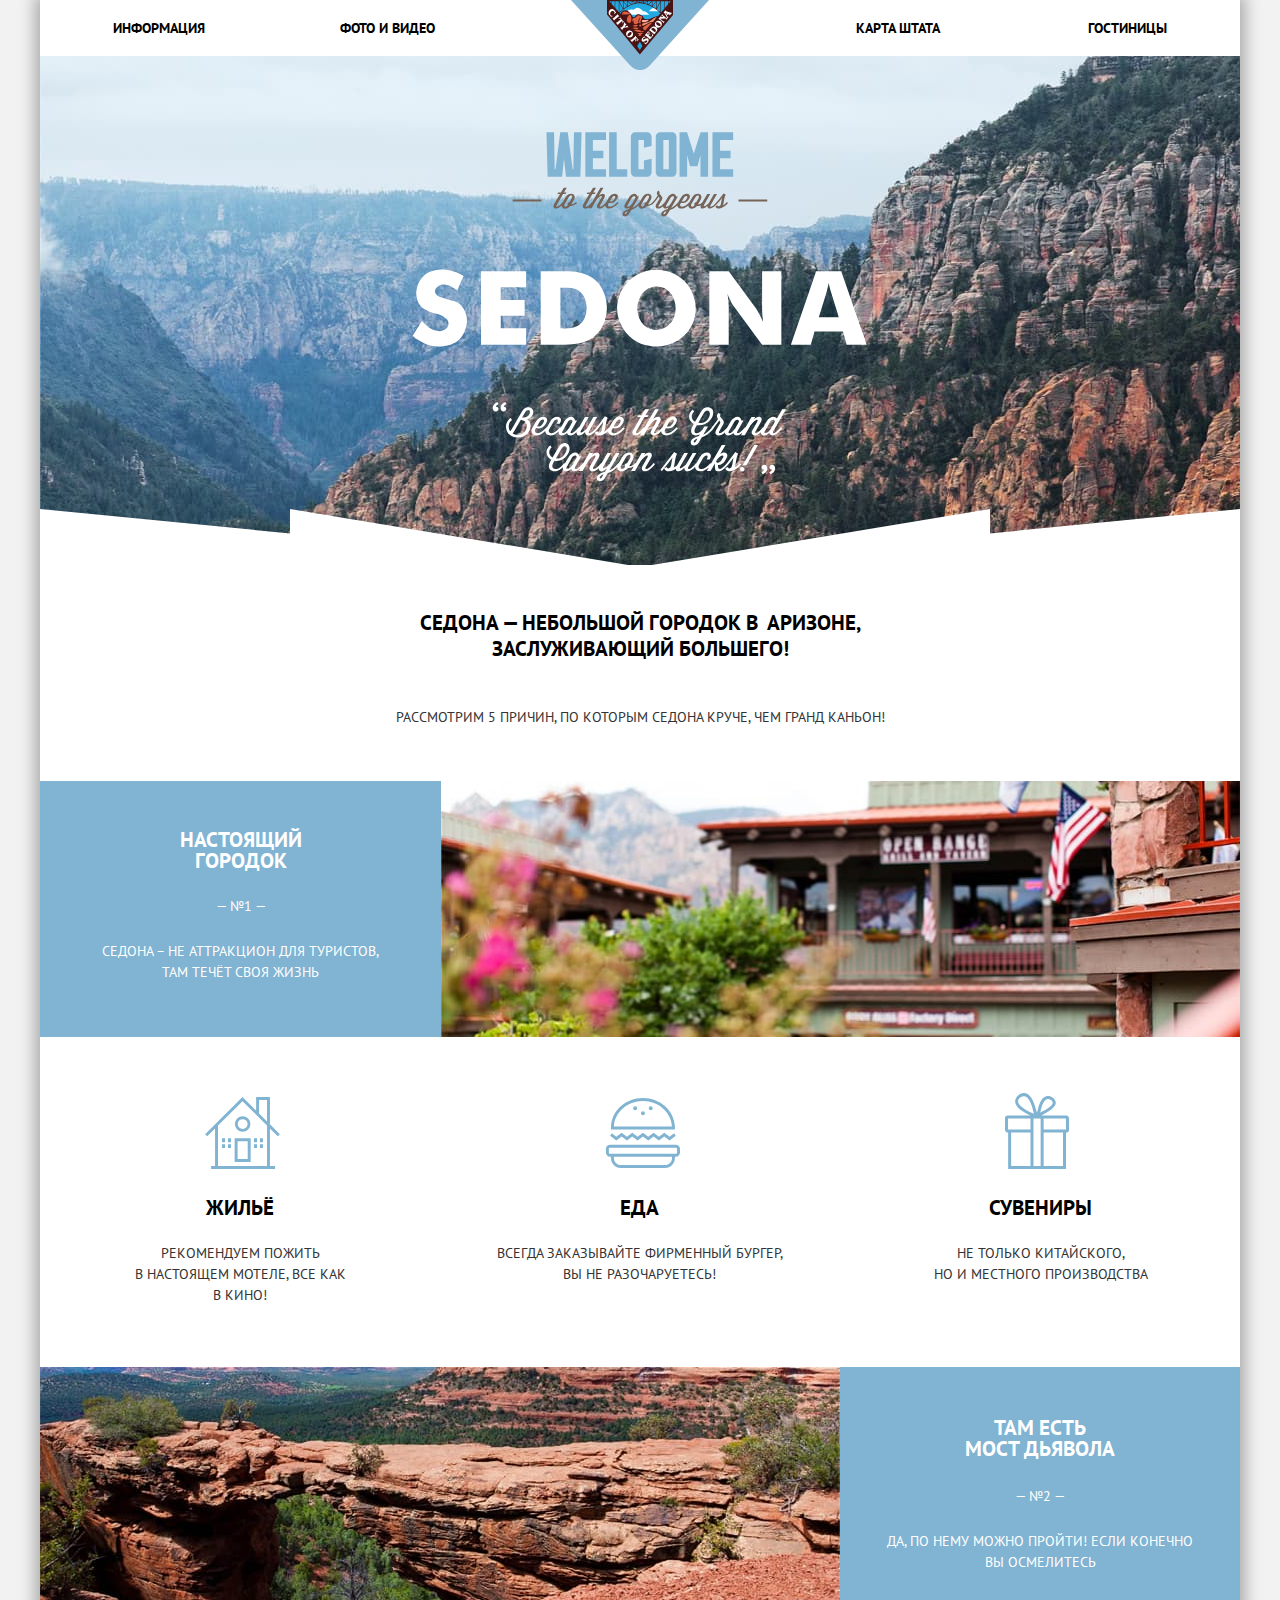
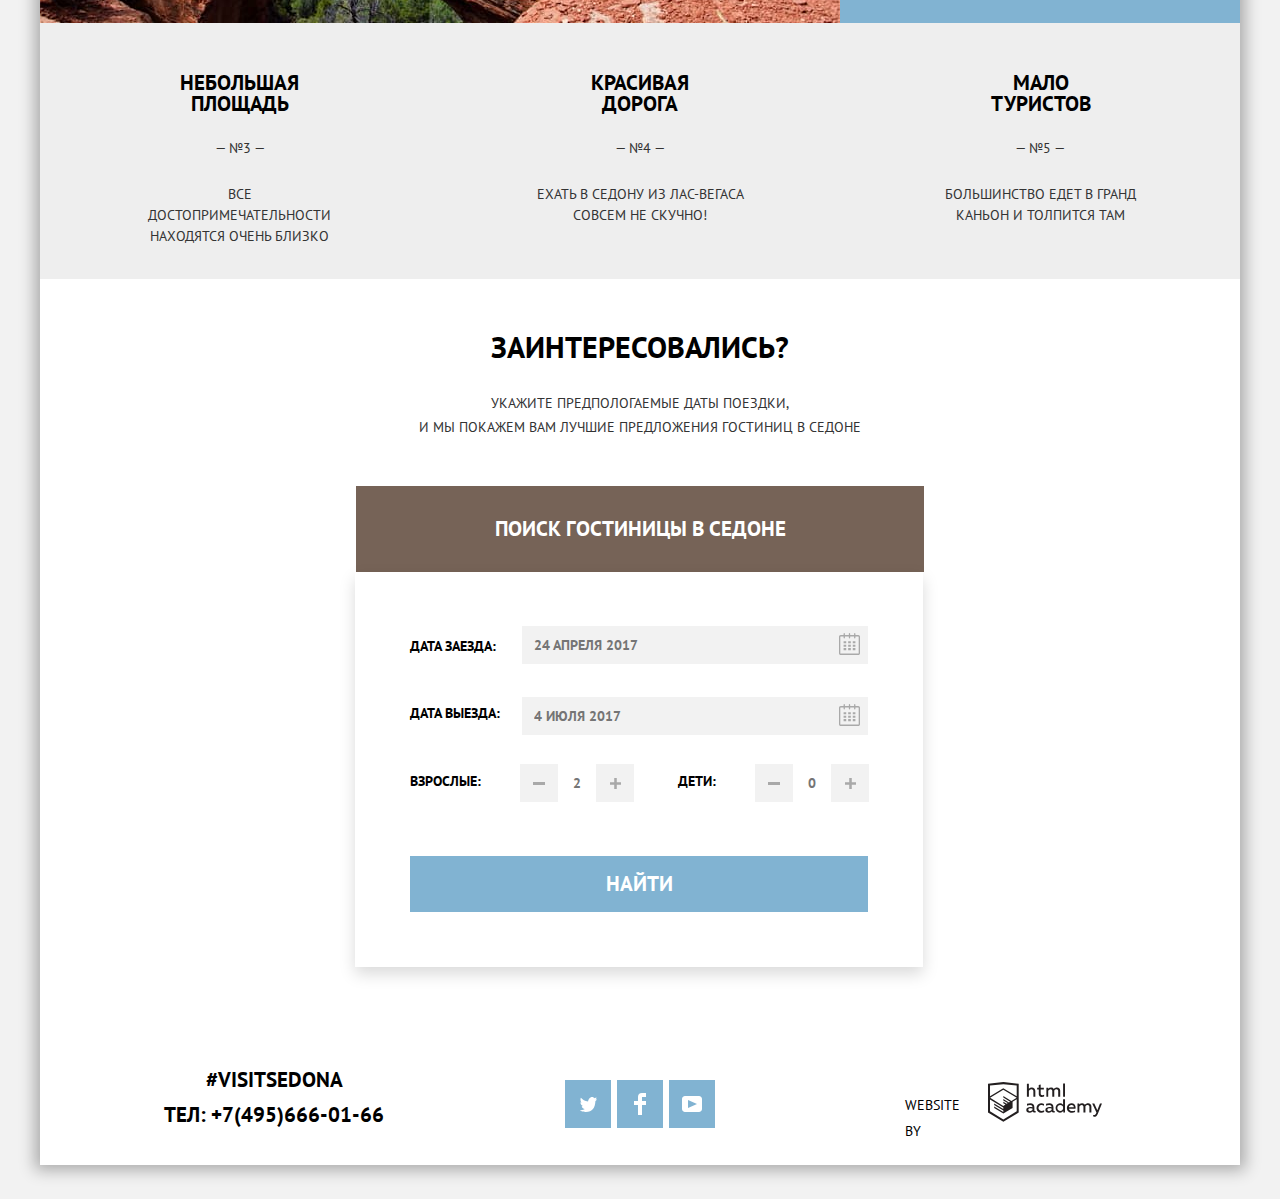
==== commit c3dc20c5: "Оформление контента" ====
--- a/index.html
+++ b/index.html
@@ -7,7 +7,7 @@
     <link rel="icon" href="favicon32.svg" type="image/svg+xml">
     <link rel="apple-touch-icon" href="favicon152.png">
     <link href="css/normalize.css" rel="stylesheet">
-    <link href="css/style.css" rel="stylesheet">
+    <link href="css/style.min.css" rel="stylesheet">
   </head>
   <body class="page-body">
     <div class="shadow"><!--Тень центровщик-->
@@ -18,7 +18,7 @@
           </a>
           <ul class="site-navigation">
             <li class="navigation-item"><a class="link-information" href="#">Информация</a></li>
-            <li class="navigation-item"><a href="#">Фото и видео</a></li>
+            <li class="navigation-item"><a href="#">Фото и&nbsp;видео</a></li>
             <li class="navigation-item"><a href="#">Карта штата</a></li>
             <li class="navigation-item"><a href="hotels.html">Гостиницы</a></li>
           </ul>
@@ -34,15 +34,15 @@
           <section class="container-benefits">
             <h2 class="visually-hidden">Причины посещения Седоны</h2>
             <div class="reason-container">
-              <p>Седона — небольшой городок в Аризоне,<br> заслуживающий большего!</p>
-              <p>Рассмотрим 5 причин, по которым Седона круче, чем гранд каньон!</p>
+              <p>Седона&nbsp;&mdash; небольшой городок в&nbsp; Аризоне,<br> заслуживающий большего!</p>
+              <p>Рассмотрим 5&nbsp;причин, по&nbsp;которым Седона круче, чем гранд каньон!</p>
             </div>
             <ul class="reasons-list">
               <li class="reason-list-item city-photo">
                 <div class="reason-first">
                   <h3 class="reasons-list-title">Настоящий городок</h3>
                   <p>— №1 —</p>
-                  <p>Седона - не аттракцион для туристов, там течёт своя жизнь</p>
+                  <p>Седона&nbsp;&ndash; не&nbsp;аттракцион для туристов, там течёт своя жизнь</p>
                 </div>
                 <img src="img/real-town.jpg" width="800" height="256" alt="Вид города Седона">
               </li>
@@ -50,15 +50,16 @@
                 <ul class="advantages-list">
                   <li class="advantages-list-item advantages-icon icon-home">
                     <h3 class="advantages-title">Жильё</h3>
-                    <p>Рекомендуем пожить в настоящем мотеле, все как в кино!</p>
+                    <p>Рекомендуем пожить в&nbsp;настоящем мотеле, все как в&nbsp;кино!</p>
                   </li>
                   <li class="advantages-list-item advantages-icon icon-food">
                     <h3 class="advantages-title">Еда</h3>
-                    <p>Всегда заказывайте фирменный бургер, вы не разочаруетесь!</p>
+                    <p>Всегда заказывайте фирменный бургер, вы&nbsp;не&nbsp;разочаруетесь!</p>
                   </li>
                   <li class="advantages-list-item advantages-icon icon-souvenirs">
                     <h3 class="advantages-title">Сувениры</h3>
-                    <p>Не только китайского, но и местного производства</p>
+                    <p>Не&nbsp;только китайского, но&nbsp;и&nbsp;местного производства</p>
+                  </li>
                   </li>
                 </ul>
               </li>
@@ -67,7 +68,7 @@
                 <div class="reason-second">
                   <h3 class="reasons-list-title">Там есть мост дьявола</h3>
                   <p>— №2 —</p>
-                  <p>Да, по нему можно пройти! если конечно вы осмелитесь</p>
+                  <p>Да, по&nbsp;нему можно пройти! если конечно вы&nbsp;осмелитесь</p>
                 </div>
               </li>
               <li>
@@ -80,12 +81,13 @@
                   <li class="reason-fourth">
                     <h3 class="reasons-list-title">красивая дорога</h3>
                     <p>— №4 —</p>
-                    <p>ехать в седону из лас-вегаса совсем не скучно!</p>
+                    <p>ехать в&nbsp;седону из&nbsp;<nobr>лас-вегаса</nobr> совсем не&nbsp;скучно!</p>
                   </li>
                   <li class="reason-fifth">
                     <h3 class="reasons-list-title">мало туристов</h3>
                     <p>— №5 —</p>
-                    <p>большинство едет в гранд каньон и толпится там</p>
+                    <p>большинство едет в&nbsp;гранд каньон и&nbsp;толпится там</p>
+                  </li>
                   </li>
                 </ul>
               </li>
@@ -93,23 +95,23 @@
           </section>
           <section class="promo-form">
             <h2>Заинтересовались?</h2>
-            <p>Укажите предпологаемые даты поездки,<br> и мы покажем вам лучшие предложения гостиниц в седоне</p>
+            <p>Укажите предпологаемые даты поездки,<br> и&nbsp;мы&nbsp;покажем вам лучшие предложения гостиниц в&nbsp;седоне</p>
               <div class="button-wrapper"><!--Обертка кнопки-->
                 <a class="search-btn" href="#">Поиск гостиницы в седоне</a>
               </div>
               <div class="form-show">
                 <form class="form-booking" action="https://echo.htmlacademy.ru" method="get"><!--Форма поиска гостиницы-->
                   <div class=block-date>
-                    <label class="label-date" for="date-field">Дата заезда:</label>
+                    <label class="label-date arrival-date-label" for="date-field">Дата заезда:</label>
                     <input class="input-date" type="text" name="arrival-date" id="date-field" placeholder="24 АПРЕЛЯ 2017">
                     <button type="button" class="calendar" aria-label="Открыть каленадарь"><svg width="21" height="23" fill="A9A9A9" xmlns="http://www.w3.org/2000/svg"><path fill-rule="evenodd" clip-rule="evenodd" d="M16.406 3.025h2.845c.966 0 1.749.822 1.749 1.837v16.302C21 22.179 20.217 23 19.251 23H1.75C.784 23 0 22.179 0 21.164V4.862c0-1.015.784-1.837 1.75-1.837h2.843V1.648c0-.381.294-.689.657-.689.362 0 .656.308.656.689v1.377h3.938V1.648c0-.381.294-.689.657-.689.361 0 .655.308.655.689v1.377h3.938V1.648c0-.381.293-.689.656-.689.362 0 .656.308.656.689v1.377zm3.159 18.459a.448.448 0 00.123-.32h.001V4.862a.449.449 0 00-.437-.459h-2.845v1.378c0 .381-.294.689-.656.689-.363 0-.656-.308-.656-.689V4.403h-3.938v1.378c0 .381-.294.689-.655.689-.363 0-.657-.308-.657-.689V4.403H5.907v1.378c0 .381-.294.689-.656.689-.363 0-.657-.308-.657-.689V4.403H1.75a.45.45 0 00-.438.459v16.302a.45.45 0 00.438.459h17.501a.448.448 0 00.314-.139z" fill="#A9A9A9"/><path fill-rule="evenodd" clip-rule="evenodd" d="M4.594 9.225h2.625v2.066H4.594V9.225zm0 3.443h2.625v2.067H4.594v-2.067zm2.625 3.444H4.594v2.066h2.625v-2.066zm1.969 0h2.625v2.066H9.188v-2.066zm2.625-3.444H9.188v2.067h2.625v-2.067zM9.188 9.225h2.625v2.066H9.188V9.225zm7.218 6.887h-2.625v2.066h2.625v-2.066zm-2.625-3.444h2.625v2.067h-2.625v-2.067zm2.625-3.443h-2.625v2.066h2.625V9.225z" fill="#A9A9A9"/></svg></button>
                   </div>
                   <div class="block-date">
-                    <label class="label-date" for="departure-date">Дата выезда:</label>
+                    <label class="label-date date-of-departure-label" for="departure-date">Дата выезда:</label>
                     <input class="input-date" type="text" name="date-of-departure" id="departure-date" placeholder="4 ИЮЛЯ 2017">
                     <button type="button" class="calendar" aria-label="Открыть каленадарь"><svg width="21" height="23" fill="A9A9A9" xmlns="http://www.w3.org/2000/svg"><path fill-rule="evenodd" clip-rule="evenodd" d="M16.406 3.025h2.845c.966 0 1.749.822 1.749 1.837v16.302C21 22.179 20.217 23 19.251 23H1.75C.784 23 0 22.179 0 21.164V4.862c0-1.015.784-1.837 1.75-1.837h2.843V1.648c0-.381.294-.689.657-.689.362 0 .656.308.656.689v1.377h3.938V1.648c0-.381.294-.689.657-.689.361 0 .655.308.655.689v1.377h3.938V1.648c0-.381.293-.689.656-.689.362 0 .656.308.656.689v1.377zm3.159 18.459a.448.448 0 00.123-.32h.001V4.862a.449.449 0 00-.437-.459h-2.845v1.378c0 .381-.294.689-.656.689-.363 0-.656-.308-.656-.689V4.403h-3.938v1.378c0 .381-.294.689-.655.689-.363 0-.657-.308-.657-.689V4.403H5.907v1.378c0 .381-.294.689-.656.689-.363 0-.657-.308-.657-.689V4.403H1.75a.45.45 0 00-.438.459v16.302a.45.45 0 00.438.459h17.501a.448.448 0 00.314-.139z" fill="#A9A9A9"/><path fill-rule="evenodd" clip-rule="evenodd" d="M4.594 9.225h2.625v2.066H4.594V9.225zm0 3.443h2.625v2.067H4.594v-2.067zm2.625 3.444H4.594v2.066h2.625v-2.066zm1.969 0h2.625v2.066H9.188v-2.066zm2.625-3.444H9.188v2.067h2.625v-2.067zM9.188 9.225h2.625v2.066H9.188V9.225zm7.218 6.887h-2.625v2.066h2.625v-2.066zm-2.625-3.444h2.625v2.067h-2.625v-2.067zm2.625-3.443h-2.625v2.066h2.625V9.225z" fill="#A9A9A9"/></svg></button>
                   </div>
-                  <div class="container-inner">
+                  <div class="form-booking-container-inner">
                     <label class="label-number" for="number-field">Взрослые:</label>
                     <div class="less-more">
                       <button class="btn-less" type="button" aria-label="Уменьшить колличество взрлослых"><svg width="12" height="3" fill="A9A9A9" xmlns="http://www.w3.org/2000/svg"><path fill="#A9A9A9" d="M0 0h12v3H0z"/></svg></button>
@@ -118,7 +120,7 @@
                     </div>
 
                     <label class="label-number" for="number-field">Дети:</label>
-                    <div class="less-more">
+                    <div class="less-more less-more-number-child">
                       <button class="btn-less" type="button" aria-label="Уменьшить колличество детей"><svg width="12" height="3" fill="A9A9A9" xmlns="http://www.w3.org/2000/svg"><path fill="#A9A9A9" d="M0 0h12v3H0z"/></svg></button>
                       <input class="field-children" type="text" name="number-child" id="child-field" placeholder="0">
                       <button class="btn-more" type="button" aria-label="Увеличить колличество детей"><svg width="11" height="11" fill="A9A9A9" xmlns="http://www.w3.org/2000/svg"><path fill-rule="evenodd" clip-rule="evenodd" d="M4.23 6.77V11h2.54V6.77H11V4.23H6.77V0H4.23v4.23H0v2.54h4.23z" fill="#A9A9A9"/></svg></button>
@@ -130,7 +132,7 @@
           </section>
           <section class="wrapper-map">
             <h2 class="visually-hidden">Географическая карта Седоны</h2>
-            <iframe src="https://www.google.com/maps/embed?pb=!1m18!1m12!1m3!1d55502.118354970764!2d-111.83649990035943!3d34.851477219936!2m3!1f0!2f0!3f0!3m2!1i1024!2i768!4f13.1!3m3!1m2!1s0x872da15809a0dee3%3A0x22ca556fbe412052!2sSedona%20%2F%20Red%20Rock%20Country!5e0!3m2!1sru!2sru!4v1613467522954!5m2!1sru!2sru"  allowfullscreen="" aria-hidden="false" tabindex="0"></iframe>
+            <iframe src="https://www.google.com/maps/embed?pb=!1m18!1m12!1m3!1d55502.118354970764!2d-111.83649990035943!3d34.851477219936!2m3!1f0!2f0!3f0!3m2!1i1024!2i768!4f13.1!3m3!1m2!1s0x872da15809a0dee3%3A0x22ca556fbe412052!2sSedona%20%2F%20Red%20Rock%20Country!5e0!3m2!1sru!2sru!4v1613467522954!5m2!1sru!2sru" width="1199" height="593" allowfullscreen="" aria-hidden="false" tabindex="0" title=""></iframe>
           </section>
         </div>
       </main>
--- a/css/style.min.css
+++ b/css/style.min.css
@@ -0,0 +1 @@
+@font-face{font-family:'PT Sans';font-style:normal;font-weight:400;src:local('PT Sans'),local('PTSans-Regular'),url(../fonts/PTSans.woff2) format('woff2'),url(../fonts/PTSans.woff) format('woff');font-display:swap}@font-face{font-family:'PT Sans';font-style:normal;font-weight:700;src:local('PT Sans Bold'),local('PTSans-Bold'),url(../fonts/PTSans-Bold.woff2) format('woff2'),url(../fonts/PTSans-Bold.woff) format('woff');font-display:swap}:root{--text-color-dark:#333333;--text-color-black:#000000;--text-color-white:#ffffff;--basic-color-rating:#666666;--basic-page-color:#f2f2f2;--basic-color-brown:#766357;--basic-color-blue:#81B3D2;--basic-block-color:#eeeeee;--basic-range-color:#ABABAB;--basic-color-arrow:#cacaca;--footer-opacity-color:rgba(255, 255, 255, 0.9);--basic-white-opasity:rgba(255, 255, 255, 0.3);--basic-shadow-opasity:rgba(0, 0, 0, 0.3);--basic-form-shadow:0px 7px 15px rgba(0, 1, 1, 0.15);--controls-shadow-opacity:rgba(171, 171, 171, 0.3);--state-color-brown-aiming:#604E43;--state-color-brown-pressing:#503E33;--state-color-blue-aiming:#669EC0;--state-color-blue-pressing:#5496BD;--state-copyright-color-pressing:#BDBBBC;--state-calendar-color:#A9A9A9;--state-input-color-aiming:#EBEBEB;--state-input-color-focus:#e5e5e5}.page{margin:0;padding:0;min-width:1200px;height:100%;font-family:"PT Sans",Arial,sans-serif;font-size:14px;line-height:21px;font-weight:400;color:var(--text-color-dark);text-transform:uppercase;background-color:var(--basic-page-color)}.page-body a{text-decoration:none}.page-body img{max-width:100%;height:auto}.shadow{width:1200px;margin-left:auto;margin-right:auto;min-height:100%;-webkit-box-shadow:0 0 15px 5px var(--basic-shadow-opasity);box-shadow:0 0 15px 5px var(--basic-shadow-opasity);display:-ms-grid;display:grid;-ms-grid-rows:-webkit-min-content 1fr -webkit-min-content;-ms-grid-rows:min-content 1fr min-content;grid-template-rows:-webkit-min-content 1fr -webkit-min-content;grid-template-rows:min-content 1fr min-content;background-color:var(--text-color-white)}.visually-hidden{position:absolute;width:1px;height:1px;margin:-1px;border:0;padding:0;white-space:nowrap;clip:rect(0 0 0 0);-webkit-clip-path:inset(100%);clip-path:inset(100%);overflow:hidden}.main-header{margin:0;padding:0;position:relative;background-color:var(--text-color-white)}.main-navigation{display:-webkit-box;display:-ms-flexbox;display:flex;-webkit-box-pack:start;-ms-flex-pack:start;justify-content:flex-start;font-size:14px;line-height:26px;color:var(--text-color-black)}.main-header-logo{position:absolute;width:138px;height:70px;left:50%;top:0;-webkit-transform:translate(-50%);-ms-transform:translate(-50%);transform:translate(-50%);z-index:1}.site-navigation{list-style:none;margin:0;padding:15px 73px;width:100%;display:-webkit-box;display:-ms-flexbox;display:flex;-ms-flex-wrap:wrap;flex-wrap:wrap;-webkit-box-pack:start;-ms-flex-pack:start;justify-content:flex-start;-webkit-box-align:center;-ms-flex-align:center;align-items:center}.navigation-item{text-align:left;-ms-flex-preferred-size:227px;flex-basis:227px}.navigation-item:nth-child(4n-1){margin-left:auto;text-align:right}.navigation-item:nth-child(4n){text-align:right}.site-navigation a{color:var(--text-color-black);font-size:14px;line-height:26px;font-weight:700}.link-information:focus,.link-information:hover{color:var(--basic-color-blue)}.link-information:active{color:var(--text-color-black);opacity:.3}.site-navigation .link-hotels-disabled{color:var(--basic-color-brown)}.wrapper-main{width:1200px;margin:0 auto;background-color:var(--text-color-white)}.promo,.promo:after{background-repeat:no-repeat}.promo{position:relative;width:1200px;height:510px;background-image:url(../img/landscape.jpg);background-color:var(--text-color-white);background-size:contain;text-align:center}.promo img{width:456px;height:350px}.logo-welcome{margin-top:76px;margin-bottom:21px}.promo:after{content:"";display:block;width:100%;height:57px;background-image:url(../img/icons/intro-mask.svg);background-size:100% 60px;position:absolute;bottom:0}.container-benefits,.reason-container{background-color:var(--text-color-white)}.reason-container{text-align:center;width:1200px;height:171px}.reason-container p{line-height:26px}.reason-container p:first-of-type{font-size:21px;font-weight:700;line-height:26px;color:var(--text-color-black);margin-top:44px;margin-bottom:42px}.advantages-list,.reasons-continuation,.reasons-list{list-style:none;margin:0;padding:0}.city-photo,.reasons-list{display:-ms-grid;display:grid}.reasons-list{-ms-grid-rows:256px 1fr 256px 1fr;grid-template-rows:256px 1fr 256px 1fr}.city-photo{-ms-grid-columns:401px 1fr;grid-template-columns:401px 1fr}.reason-first,.reason-second{background-color:var(--basic-color-blue)}.reason-first h3{margin:48px 139px 25px}.reason-first p:first-of-type{margin-bottom:24px}.reason-first p:last-of-type{margin:0 48px}.reason-list-item{color:var(--text-color-white);background-color:var(--basic-color-blue);text-align:center}.advantages-title,.reasons-list-title{font-size:21px;font-weight:700;line-height:21px}.city-photo,.devils-bridge-canyon{background-color:var(--basic-block-color)}.city-photo img,.devils-bridge-canyon img{width:800px;height:256px}.reasons-list li:nth-child(n+6){background-color:var(--basic-block-color)}.container-advantages{margin-bottom:10px}.advantages-list{display:-ms-grid;display:grid;-ms-grid-columns:1fr 1fr 1fr;grid-template-columns:1fr 1fr 1fr;-ms-grid-rows:320px;grid-template-rows:320px;background-color:var(--text-color-white);text-align:center}.advantages-list>:nth-child(1){-ms-grid-row:1;-ms-grid-column:1}.advantages-list>:nth-child(2){-ms-grid-row:1;-ms-grid-column:2}.advantages-list>:nth-child(3){-ms-grid-row:1;-ms-grid-column:3}.advantages-title{margin-bottom:25px;color:var(--text-color-black)}.icon-home{padding:139px 73px 82px}.icon-food{padding:139px 52px 82px 51px}.icon-souvenirs{padding:139px 65px 81px 66px}.advantages-icon{position:relative}.icon-food::before,.icon-home::before,.icon-souvenirs::before{content:"";position:absolute;left:165px;top:60px;width:75px;height:72px;background-image:url(../img/icons/home.svg);background-repeat:no-repeat;background-position:0 0}.icon-food::before,.icon-souvenirs::before{top:61px;height:70px;background-image:url(../img/icons/food.svg)}.icon-souvenirs::before{top:55px;width:64px;height:77px;background-image:url(../img/icons/souvenirs.svg)}.devils-bridge-canyon{display:-ms-grid;display:grid;-ms-grid-columns:1fr 400px;grid-template-columns:1fr 400px}.reason-second h3{margin:50px 125px 27px}.reason-second p:first-of-type{margin-bottom:24px}.reasons-continuation{display:-ms-grid;display:grid;-ms-grid-columns:1fr 1fr 1fr;grid-template-columns:1fr 1fr 1fr;-ms-grid-rows:256px;grid-template-rows:256px;background-color:var(--basic-block-color);text-align:center}.reasons-continuation>:nth-child(1){-ms-grid-row:1;-ms-grid-column:1}.reasons-continuation>:nth-child(2){-ms-grid-row:1;-ms-grid-column:2}.reasons-continuation>:nth-child(3){-ms-grid-row:1;-ms-grid-column:3}.reasons-continuation h3{margin-top:2px;margin-bottom:45px;color:var(--text-color-black)}.reason-third h3{margin-bottom:24px}.reason-third{padding:47px 97px 54px 96px}.reason-fourth{padding:47px 71px 54px}.reason-fifth h3,.reason-fourth h3{margin-left:50px;margin-right:50px;margin-bottom:24px}.reason-fifth{padding:47px 77px 54px}.reason-fifth h3{margin-right:49px}.reasons-continuation p:first-of-type{margin-bottom:25px}.promo-form{position:relative;width:1200px;height:230px;background-color:var(--text-color-white);text-align:center}.promo-form h2{font-size:30px;font-weight:700;line-height:24px;color:var(--text-color-black);margin-top:-18px;margin-bottom:32px}.promo-form p{font-family:inherit;font-size:14px;line-height:24px;font-weight:400;color:var(--text-color-dark)}.button-wrapper{width:568px;margin-top:47px;margin-right:auto;margin-left:auto;padding-top:30px;padding-bottom:30px;text-align:center;background-color:var(--basic-color-brown)}.search-btn{font-size:21px;font-weight:700;line-height:26px;text-transform:uppercase;color:var(--text-color-white)}.button-wrapper:focus,.button-wrapper:hover{background-color:var(--state-color-brown-aiming)}.button-wrapper:active{background-color:var(--state-color-brown-pressing)}.search-btn:active{color:var(--text-color-white);opacity:.3}.form-show{position:absolute;left:315px;width:568px;height:395px;background-color:var(--text-color-white);-webkit-box-shadow:var(--basic-form-shadow);box-shadow:var(--basic-form-shadow)}.form-booking{padding:50px;font-family:"PT Sans",Arial,sans-serif;font-weight:700;font-size:14px;line-height:26px;color:var(--text-color-black)}.container-inner input,.input-date{font:inherit;line-height:inherit;background-color:var(--basic-page-color);color:var(--text-color-black)}.block-date input:hover{background-color:var(--state-input-color-aiming)}.block-date input:focus{background-color:var(--text-color-white);border:2px solid #e5e5e5}.block-date{display:-webkit-inline-box;display:-ms-inline-flexbox;display:inline-flex;-ms-flex-wrap:wrap;flex-wrap:wrap;position:relative;padding-top:4px}.input-date{width:346px;height:38px;margin:0 0 29px 26px;padding-left:12px;border:0;outline:0;-webkit-box-sizing:border-box;box-sizing:border-box}.arrival-date-label{padding-top:7px}.date-of-departure-label{padding-top:3px;margin-right:-4px}.calendar{position:absolute;top:9px;right:2px;border:0;outline:0;background-color:transparent;cursor:pointer}.calendar:hover path{fill:var(--text-color-black)}.calendar:active path{fill:var(--basic-color-blue)}.btn-less:focus,.btn-more:focus,.calendar:focus{outline:1px solid var(--text-color-black)}.form-booking-container-inner,.less-more{display:-webkit-box;display:-ms-flexbox;display:flex;-webkit-box-pack:justify;-ms-flex-pack:justify;justify-content:space-between}.less-more{-webkit-box-pack:center;-ms-flex-pack:center;justify-content:center;width:114px}.less-more-number-child{margin-right:4px}.btn-less,.btn-more,.less-more input{width:38px;height:38px;outline:0;border:0}.btn-less,.btn-more{display:-webkit-box;display:-ms-flexbox;display:flex;-webkit-box-pack:center;-ms-flex-pack:center;justify-content:center;-webkit-box-align:center;-ms-flex-align:center;align-items:center;background-color:var(--basic-page-color);cursor:pointer}.less-more input{font-size:14px;font-weight:700;line-height:26px;color:var(--text-color-black);text-align:center;-webkit-box-sizing:border-box;box-sizing:border-box}.less-more input:hover{background-color:transparent}.btn-less:hover path,.btn-more:hover path{fill:var(--text-color-black)}.btn-less:active path,.btn-more:active path{fill:var(--basic-color-blue)}.label-number{margin-left:5px;margin-top:4px}.button-find{width:458px;height:56px;margin-top:54px;font-family:inherit;font-size:21px;font-weight:700;line-height:26px;text-transform:uppercase;color:var(--text-color-white);background-color:var(--basic-color-blue);border:0;outline:0;cursor:pointer}.button-find:focus,.button-find:hover{background-color:var(--state-color-blue-aiming)}.button-find:active{background-color:var(--state-color-blue-pressing);color:var(--basic-white-opasity)}.wrapper-map iframe{height:594px;width:100%;border:0}.form-filter,.page-hotels{display:-ms-grid;display:grid}.page-hotels{-ms-grid-rows:217px 1fr;grid-template-rows:217px 1fr}.form-filter{-ms-grid-columns:300px 300px 600px;grid-template-columns:300px 300px 600px;min-height:217px;background-image:url(../img/filter.jpg);background-repeat:no-repeat;background-position:center;background-color:var(--basic-block-color)}.form-fieldset{margin:0;padding:0;border:0}.form-list{margin:0}.form-list,.sorting-list{list-style:none;padding:0}.infrastructure{margin-left:69px;margin-top:4px}.type-of-housing{margin-left:23px;margin-top:3px}.form-legend{padding-top:25px;padding-bottom:24px;font-size:16px;font-weight:700;line-height:21px;color:var(--text-color-white)}.form-cost-filter,.form-filter{font:inherit;color:var(--text-color-white);text-transform:uppercase}.form-item{padding-bottom:25px}.form-item:nth-child(3){padding-bottom:31px}.form-item-text{margin-left:7px;cursor:pointer}.option{display:block}.input-check{position:relative;-webkit-appearance:none;-moz-appearance:none;appearance:none}.check-box{position:absolute;margin-left:-30px;width:27px;height:23px;background-image:url(../img//icons/checkbox-off.svg);background-repeat:no-repeat;cursor:pointer}.check-box-parking,.check-box-wi-fi{background-image:url(../img/icons/shape-square.svg);background-repeat:no-repeat}.check{padding-left:30px}.input-check:checked+.check-box{background-image:url(../img/icons/checkbox-on.svg);background-repeat:no-repeat}.input-check:focus+.check-box{background-image:url(../img/icons/checkbox-off.svg);background-repeat:no-repeat}.input-check:checked:focus+.check-box{background-image:url(../img/icons/checkbox-on.svg);background-repeat:no-repeat}.input-check:disabled+.check-box{background-image:url(../img/icons/checkbox-off-disabled.svg);background-repeat:no-repeat}.input-check:checked:disabled+.check-box{background-image:url(../img/icons/checkbox-on-disabled.svg);background-repeat:no-repeat}.price{margin-left:215px;display:-webkit-box;display:-ms-flexbox;display:flex;-ms-flex-wrap:wrap;flex-wrap:wrap}.form-legend-price{padding-bottom:0}.range-filter{margin-top:14px}.range-controls{width:297px;position:relative;margin-top:22px;margin-bottom:15px;padding-right:20px;padding-left:0;background-color:var(--basic-white-opasity);border-radius:5px}.range-controls .scale{height:2px}.range-controls .bar{width:90%;height:2px;background:var(--text-color-white)}.range-controls .toggle{position:absolute;top:-10px;width:4px;height:4px;padding:0;border:8px solid var(--text-color-white);background-color:var(--basic-range-color);border-radius:50%;-webkit-box-shadow:0 2px 0 0 var(--controls-shadow-opacity);box-shadow:0 2px 0 0 var(--controls-shadow-opacity);cursor:pointer}.range-controls .toggle-min{left:0}.range-controls .toggle-max{left:250px}.range-controls .toggle:hover{-webkit-transform:scale(1.2);-ms-transform:scale(1.2);transform:scale(1.2)}.price-controls{position:relative;right:5px;width:317px;display:-webkit-box;display:-ms-flexbox;display:flex;-ms-flex-pack:distribute;justify-content:space-around;outline:2px solid var(--text-color-white);outline-offset:-2px;border-radius:2px}.button-show,.price-controls input{text-transform:uppercase;color:var(--text-color-white)}.price-controls input{width:52px;padding-top:6.5px;padding-bottom:8.5px;font-family:"PT Sans",Arial,sans-serif;font-size:14px;line-height:21px;text-align:center;background:0 0;border:0}.price-controls::after{content:"";width:2px;height:22px;background-color:var(--text-color-white);position:absolute;top:7px;left:50%;margin-left:-1px}.button-show{display:-webkit-box;display:-ms-flexbox;display:flex;-webkit-box-pack:center;-ms-flex-pack:center;justify-content:center;-webkit-box-align:center;-ms-flex-align:center;align-items:center;margin-left:81px;margin-bottom:16px;width:137px;height:36px;font:inherit;border:2px solid var(--text-color-white);border-radius:2px;outline:0;background-color:transparent;cursor:pointer}.button-show:focus,.button-show:hover{color:var(--text-color-black);background-color:var(--text-color-white)}.sorting-results{background-color:var(--text-color-white);height:86px;-webkit-box-pack:justify;-ms-flex-pack:justify;justify-content:space-between;padding:0 73px;border-bottom:1px solid var(--state-input-color-focus)}.sorting-results p{margin-top:30px;font-size:21px;font-weight:700;line-height:26px;color:var(--text-color-black)}.sorting-list a,.sorting-results h2{font-size:12px;line-height:18px;color:var(--text-color-black)}.sorting-results h2{margin:8px 0 0;font-weight:400;padding:23px 40px 37px 46px}.sorting,.sorting-list,.sorting-results{display:-webkit-box;display:-ms-flexbox;display:flex}.sorting{-webkit-box-flex:1;-ms-flex-positive:1;flex-grow:1}.sorting-list{margin:30px 0 0;-ms-flex-wrap:wrap;flex-wrap:wrap}.sorting-item{padding-right:32px}.sorting-list a{opacity:.3;border-bottom:1px dashed var(--basic-color-blue)}.sorting-list .active-link{color:var(--basic-color-blue);border-bottom:none;opacity:1}.sorting-list a:focus,.sorting-list a:hover{color:var(--basic-color-blue);opacity:1}.sorting-list a:active{color:var(--text-color-black);border-bottom:none;opacity:1}.arrow{margin-top:35px}.arrow a{fill:var(--basic-color-arrow)}.arrow a:nth-of-type(1){padding-right:10px}.arrow a:focus path,.arrow a:hover path{fill:var(--text-color-black)}.arrow a:active path,.links-website:hover path{fill:var(--basic-color-blue)}.list-block img,.list-of-hotels{background-color:var(--text-color-white)}.list-wrapper{margin:0;padding:0;list-style:none}.list-block{display:-webkit-box;display:-ms-flexbox;display:flex;-webkit-box-pack:justify;-ms-flex-pack:justify;justify-content:space-between;border-bottom:1px solid var(--state-input-color-focus)}.list-block img{width:135px;height:90px;margin:30px 29px 30px 73px;-o-object-fit:contain;object-fit:contain}.block-info{-webkit-box-flex:1;-ms-flex-positive:1;flex-grow:1}.block-info h3{font-size:21px;font-weight:700;line-height:26px;margin:23px 0 7px}.block-info-title{color:var(--text-color-black)}.block-info-title:hover{color:var(--basic-color-blue)}.block-info-title:active{color:var(--text-color-black);opacity:.3}.text-cell{padding-bottom:15px}.links-row a{font-weight:700;color:var(--text-color-white)}.more{width:110px;min-height:27px;padding:3px 16px 3px 17px;background-color:var(--basic-color-blue)}.more:focus,.more:hover{background-color:var(--state-color-blue-aiming)}.more:active{background-color:var(--state-color-blue-pressing);color:var(--basic-white-opasity)}.to-book{width:142px;min-height:27px;padding:3px 17px 3px 16px;background-color:var(--basic-color-brown)}.to-book:focus,.to-book:hover{background-color:var(--state-color-brown-aiming)}.to-book:active{background-color:var(--state-color-brown-pressing);color:var(--basic-white-opasity)}.decorative-wrapper{margin-right:73px;position:relative}.four-stars{left:14px}.three-stars{left:40px}.two-stars{left:66px}.stars{position:absolute;top:29px}.icon-stars{display:inline-block;background-image:url(../img/icons/star.svg);background-repeat:no-repeat;width:18px;height:17px;padding-right:4px}.last-star{padding-right:0}.rating{display:-webkit-box;display:-ms-flexbox;display:flex;-webkit-box-pack:center;-ms-flex-pack:center;justify-content:center;-webkit-box-align:center;-ms-flex-align:center;align-items:center;width:110px;min-height:27px;background:var(--basic-page-color);color:var(--basic-color-rating);text-align:center;margin-top:93px}.main-footer{margin-top:-121px;z-index:1}.wrapper-footer{width:1200px;height:120px;display:-ms-grid;display:grid;-ms-grid-columns:1fr 1fr 1fr;grid-template-columns:1fr 1fr 1fr;margin-left:auto;margin-right:auto;background-color:var(--footer-opacity-color)}.contacts a,.copyright p,.text-phone{line-height:26px;color:var(--text-color-black)}.contacts a,.text-phone{font-size:21px;font-weight:700;margin-right:5px}.contacts{text-align:center;padding:23px 38px 36px 111px}.adress{display:block;margin-bottom:9px}.social-list{-ms-flex-wrap:wrap;flex-wrap:wrap;-webkit-box-pack:justify;-ms-flex-pack:justify;justify-content:space-between;width:150px;margin:0;padding:36px 125px;list-style:none}.copyright,.social,.social-list{display:-webkit-box;display:-ms-flexbox;display:flex}.social{-webkit-box-align:center;-ms-flex-align:center;align-items:center;-webkit-box-pack:center;-ms-flex-pack:center;justify-content:center;width:46px;height:48px;background-color:var(--basic-color-blue);color:var(--text-color-white)}.social:hover{background-color:var(--state-color-blue-aiming)}.social:active{background-color:var(--state-color-blue-pressing);fill-opacity:.3}.copyright{padding:38px 138px 41px 65px}.copyright p{font-size:14px;margin-right:9px;margin-top:10px}.links-website:active path{fill:var(--state-copyright-color-pressing)}
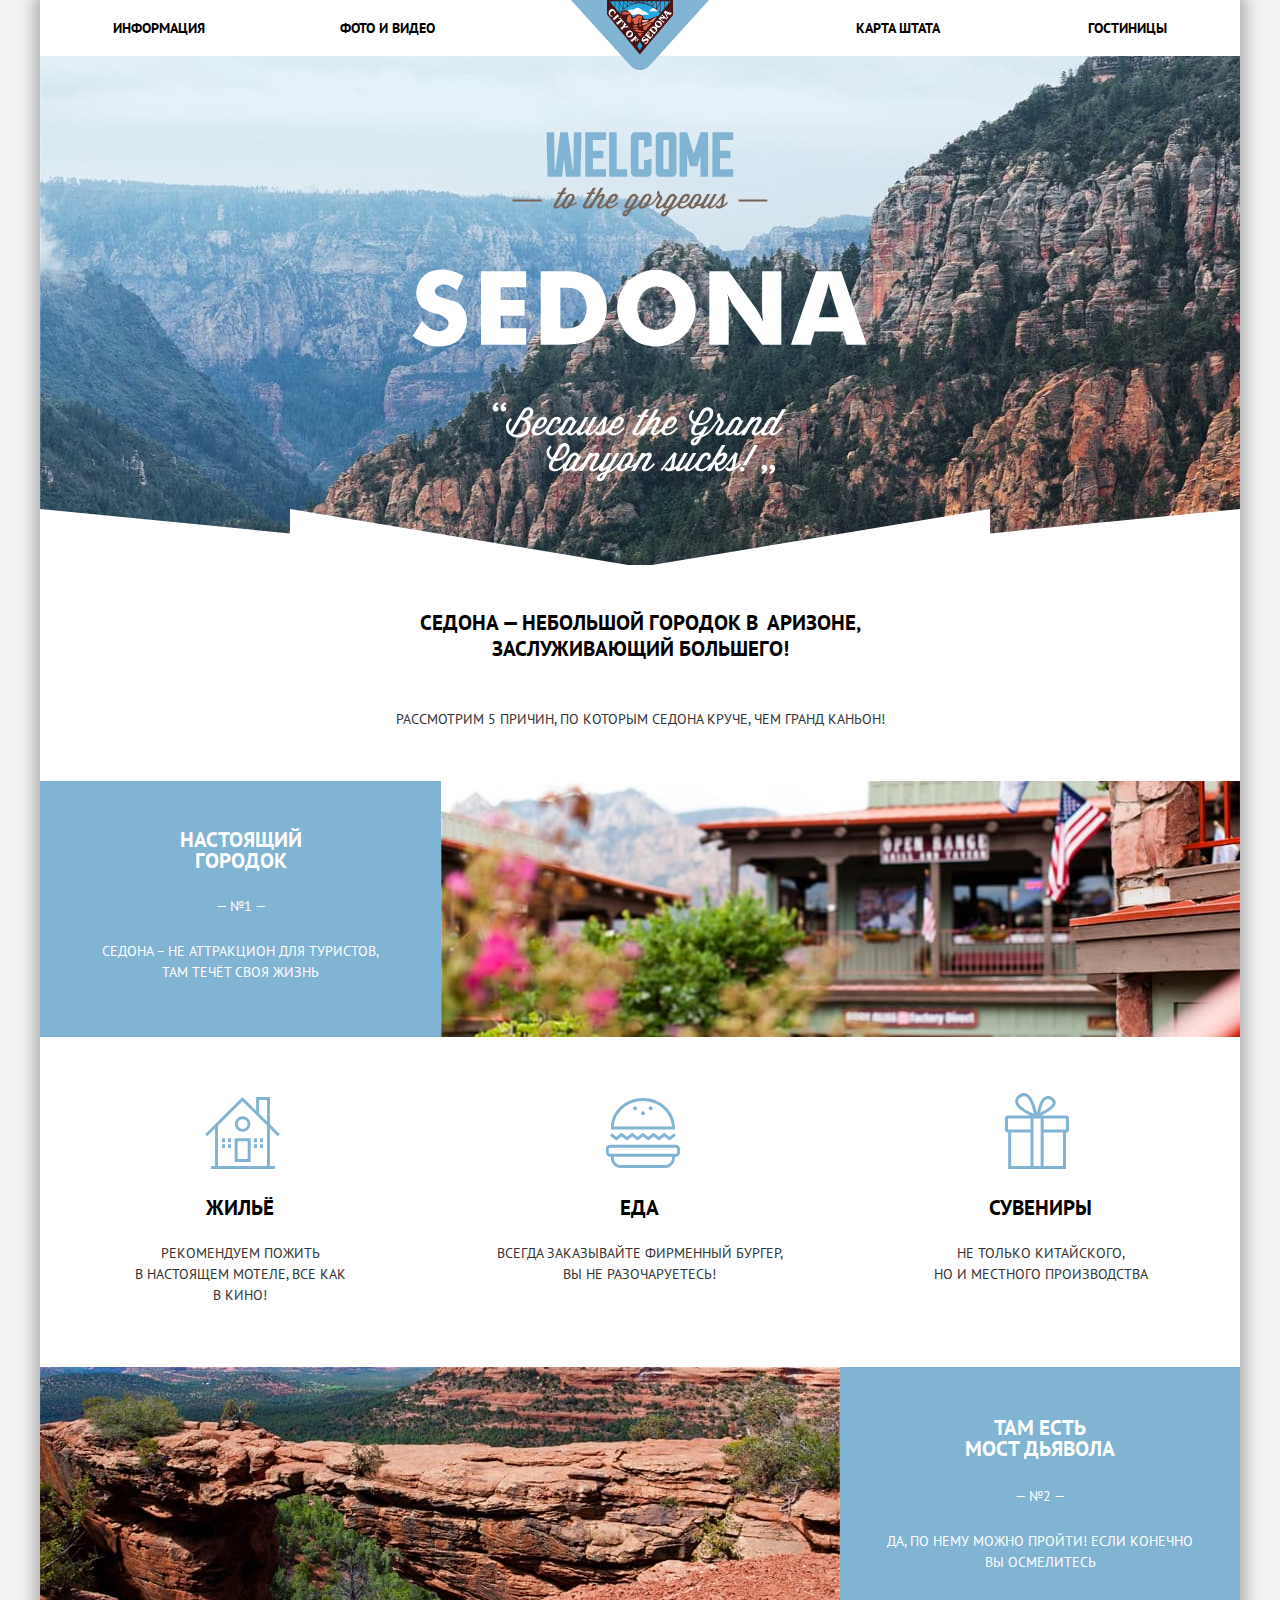
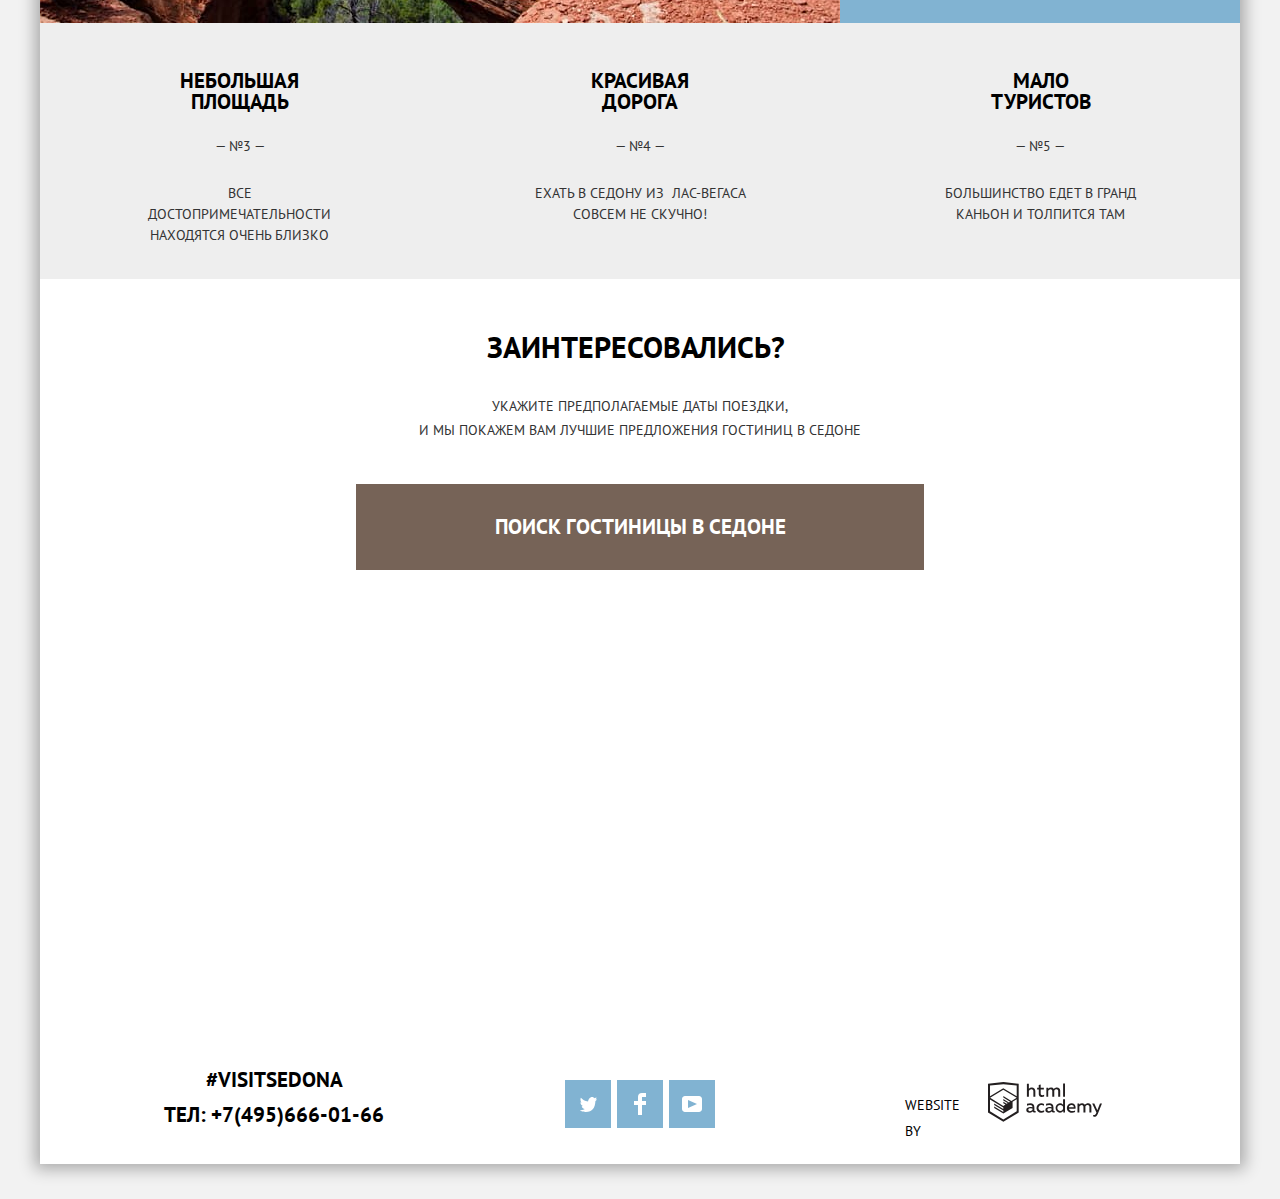
==== commit a2f6cff4: "Оживление интерактивных елементов" ====
--- a/index.html
+++ b/index.html
@@ -12,7 +12,7 @@
   <body class="page-body">
     <div class="shadow"><!--Тень центровщик-->
       <header class="main-header"><!--Шапка-->
-        <nav class="main-navigation">
+        <nav class="main-navigation"><!--Навигация-->
           <a class="main-header-logo">
             <img src="img/icons/logo-sedona.svg" width="138" height="70" alt="Логотип «Седона»">
           </a>
@@ -27,26 +27,26 @@
       <main class="main"><!--Основное содержимое-->
         <div class="wrapper-main"><!--Обертка содержимого-->
           <h1 class="visually-hidden">Туристический сайт по поиску жилья Седона</h1>
-          <section class="promo">
+          <section class="promo"><!--Промо Седоны-->
             <h2 class="visually-hidden">Добро пожаловать в Седону</h2>
             <img class="logo-welcome" src="img/icons/intro-welcome.svg" width="456" height="350" alt="Добро пожаловать в Седону">
           </section>
-          <section class="container-benefits">
+          <section class="container-benefits"><!--Промо Причины-->
             <h2 class="visually-hidden">Причины посещения Седоны</h2>
             <div class="reason-container">
               <p>Седона&nbsp;&mdash; небольшой городок в&nbsp; Аризоне,<br> заслуживающий большего!</p>
               <p>Рассмотрим 5&nbsp;причин, по&nbsp;которым Седона круче, чем гранд каньон!</p>
             </div>
-            <ul class="reasons-list">
+            <ul class="reasons-list"><!--Список причин-->
               <li class="reason-list-item city-photo">
-                <div class="reason-first">
+                <div class="reason-first"><!--Первая причина-->
                   <h3 class="reasons-list-title">Настоящий городок</h3>
                   <p>— №1 —</p>
                   <p>Седона&nbsp;&ndash; не&nbsp;аттракцион для туристов, там течёт своя жизнь</p>
                 </div>
                 <img src="img/real-town.jpg" width="800" height="256" alt="Вид города Седона">
               </li>
-              <li class="container-advantages">
+              <li class="container-advantages"><!--Преимущества-->
                 <ul class="advantages-list">
                   <li class="advantages-list-item advantages-icon icon-home">
                     <h3 class="advantages-title">Жильё</h3>
@@ -60,10 +60,9 @@
                     <h3 class="advantages-title">Сувениры</h3>
                     <p>Не&nbsp;только китайского, но&nbsp;и&nbsp;местного производства</p>
                   </li>
-                  </li>
                 </ul>
               </li>
-              <li class="reason-list-item devils-bridge-canyon">
+              <li class="reason-list-item devils-bridge-canyon"><!--Причина вторая-->
                 <img src="img/canyon.jpg" width="800" height="256" alt="Каньон мост дьявола">
                 <div class="reason-second">
                   <h3 class="reasons-list-title">Там есть мост дьявола</h3>
@@ -72,7 +71,7 @@
                 </div>
               </li>
               <li>
-                <ul class="reasons-continuation">
+                <ul class="reasons-continuation"><!--Продолжение причин-->
                   <li class="reason-third">
                     <h3 class="reasons-list-title">небольшая площадь</h3>
                     <p>— №3 —</p>
@@ -81,56 +80,55 @@
                   <li class="reason-fourth">
                     <h3 class="reasons-list-title">красивая дорога</h3>
                     <p>— №4 —</p>
-                    <p>ехать в&nbsp;седону из&nbsp;<nobr>лас-вегаса</nobr> совсем не&nbsp;скучно!</p>
+                    <p>ехать в&nbsp;седону из&nbsp; лас-вегаса совсем не&nbsp;скучно!</p>
                   </li>
                   <li class="reason-fifth">
                     <h3 class="reasons-list-title">мало туристов</h3>
                     <p>— №5 —</p>
                     <p>большинство едет в&nbsp;гранд каньон и&nbsp;толпится там</p>
                   </li>
-                  </li>
                 </ul>
               </li>
             </ul>
           </section>
-          <section class="promo-form">
+          <section class="promo-form"><!--Промо формы-->
             <h2>Заинтересовались?</h2>
-            <p>Укажите предпологаемые даты поездки,<br> и&nbsp;мы&nbsp;покажем вам лучшие предложения гостиниц в&nbsp;седоне</p>
+            <p>Укажите предполагаемые даты поездки,<br> и&nbsp;мы&nbsp;покажем вам лучшие предложения гостиниц в&nbsp;седоне</p>
               <div class="button-wrapper"><!--Обертка кнопки-->
-                <a class="search-btn" href="#">Поиск гостиницы в седоне</a>
+                <a class="search-btn" href="search.html" aria-label="Перейти на форму поиска гостиниц">Поиск гостиницы в седоне</a>
               </div>
-              <div class="form-show">
+              <div class="form-show"><!--Обертка формы которая скрывает и показывает форму-->
                 <form class="form-booking" action="https://echo.htmlacademy.ru" method="get"><!--Форма поиска гостиницы-->
                   <div class=block-date>
-                    <label class="label-date arrival-date-label" for="date-field">Дата заезда:</label>
-                    <input class="input-date" type="text" name="arrival-date" id="date-field" placeholder="24 АПРЕЛЯ 2017">
+                    <label class="label-date arrival-date-label" for="arrival-date-field">Дата заезда:</label>
+                    <input class="input-date" type="text" name="arrival-date" id="arrival-date-field" placeholder="24 АПРЕЛЯ 2017">
                     <button type="button" class="calendar" aria-label="Открыть каленадарь"><svg width="21" height="23" fill="A9A9A9" xmlns="http://www.w3.org/2000/svg"><path fill-rule="evenodd" clip-rule="evenodd" d="M16.406 3.025h2.845c.966 0 1.749.822 1.749 1.837v16.302C21 22.179 20.217 23 19.251 23H1.75C.784 23 0 22.179 0 21.164V4.862c0-1.015.784-1.837 1.75-1.837h2.843V1.648c0-.381.294-.689.657-.689.362 0 .656.308.656.689v1.377h3.938V1.648c0-.381.294-.689.657-.689.361 0 .655.308.655.689v1.377h3.938V1.648c0-.381.293-.689.656-.689.362 0 .656.308.656.689v1.377zm3.159 18.459a.448.448 0 00.123-.32h.001V4.862a.449.449 0 00-.437-.459h-2.845v1.378c0 .381-.294.689-.656.689-.363 0-.656-.308-.656-.689V4.403h-3.938v1.378c0 .381-.294.689-.655.689-.363 0-.657-.308-.657-.689V4.403H5.907v1.378c0 .381-.294.689-.656.689-.363 0-.657-.308-.657-.689V4.403H1.75a.45.45 0 00-.438.459v16.302a.45.45 0 00.438.459h17.501a.448.448 0 00.314-.139z" fill="#A9A9A9"/><path fill-rule="evenodd" clip-rule="evenodd" d="M4.594 9.225h2.625v2.066H4.594V9.225zm0 3.443h2.625v2.067H4.594v-2.067zm2.625 3.444H4.594v2.066h2.625v-2.066zm1.969 0h2.625v2.066H9.188v-2.066zm2.625-3.444H9.188v2.067h2.625v-2.067zM9.188 9.225h2.625v2.066H9.188V9.225zm7.218 6.887h-2.625v2.066h2.625v-2.066zm-2.625-3.444h2.625v2.067h-2.625v-2.067zm2.625-3.443h-2.625v2.066h2.625V9.225z" fill="#A9A9A9"/></svg></button>
                   </div>
                   <div class="block-date">
-                    <label class="label-date date-of-departure-label" for="departure-date">Дата выезда:</label>
-                    <input class="input-date" type="text" name="date-of-departure" id="departure-date" placeholder="4 ИЮЛЯ 2017">
+                    <label class="label-date date-of-departure-label" for="departure-date-field">Дата выезда:</label>
+                    <input class="input-date" type="text" name="date-of-departure" id="departure-date-field" placeholder="4 ИЮЛЯ 2017">
                     <button type="button" class="calendar" aria-label="Открыть каленадарь"><svg width="21" height="23" fill="A9A9A9" xmlns="http://www.w3.org/2000/svg"><path fill-rule="evenodd" clip-rule="evenodd" d="M16.406 3.025h2.845c.966 0 1.749.822 1.749 1.837v16.302C21 22.179 20.217 23 19.251 23H1.75C.784 23 0 22.179 0 21.164V4.862c0-1.015.784-1.837 1.75-1.837h2.843V1.648c0-.381.294-.689.657-.689.362 0 .656.308.656.689v1.377h3.938V1.648c0-.381.294-.689.657-.689.361 0 .655.308.655.689v1.377h3.938V1.648c0-.381.293-.689.656-.689.362 0 .656.308.656.689v1.377zm3.159 18.459a.448.448 0 00.123-.32h.001V4.862a.449.449 0 00-.437-.459h-2.845v1.378c0 .381-.294.689-.656.689-.363 0-.656-.308-.656-.689V4.403h-3.938v1.378c0 .381-.294.689-.655.689-.363 0-.657-.308-.657-.689V4.403H5.907v1.378c0 .381-.294.689-.656.689-.363 0-.657-.308-.657-.689V4.403H1.75a.45.45 0 00-.438.459v16.302a.45.45 0 00.438.459h17.501a.448.448 0 00.314-.139z" fill="#A9A9A9"/><path fill-rule="evenodd" clip-rule="evenodd" d="M4.594 9.225h2.625v2.066H4.594V9.225zm0 3.443h2.625v2.067H4.594v-2.067zm2.625 3.444H4.594v2.066h2.625v-2.066zm1.969 0h2.625v2.066H9.188v-2.066zm2.625-3.444H9.188v2.067h2.625v-2.067zM9.188 9.225h2.625v2.066H9.188V9.225zm7.218 6.887h-2.625v2.066h2.625v-2.066zm-2.625-3.444h2.625v2.067h-2.625v-2.067zm2.625-3.443h-2.625v2.066h2.625V9.225z" fill="#A9A9A9"/></svg></button>
                   </div>
-                  <div class="form-booking-container-inner">
-                    <label class="label-number" for="number-field">Взрослые:</label>
+                  <div class="form-booking-container-inner"><!--Кнопки счетчик-->
+                    <label class="label-number label-adults" for="adults-number-field">Взрослые:</label>
                     <div class="less-more">
                       <button class="btn-less" type="button" aria-label="Уменьшить колличество взрлослых"><svg width="12" height="3" fill="A9A9A9" xmlns="http://www.w3.org/2000/svg"><path fill="#A9A9A9" d="M0 0h12v3H0z"/></svg></button>
-                      <input class="field-adults" type="text" name="number" id="number-field" placeholder="2">
+                      <input class="field-adults" type="text" name="number" id="adults-number-field" placeholder="2">
                       <button class="btn-more" type="button" aria-label="Увеличить колличество взрлослых"><svg width="11" height="11" fill="A9A9A9" xmlns="http://www.w3.org/2000/svg"><path fill-rule="evenodd" clip-rule="evenodd" d="M4.23 6.77V11h2.54V6.77H11V4.23H6.77V0H4.23v4.23H0v2.54h4.23z" fill="#A9A9A9"/></svg></button>
                     </div>
 
-                    <label class="label-number" for="number-field">Дети:</label>
+                    <label class="label-number label-children" for="child-number-field">Дети:</label>
                     <div class="less-more less-more-number-child">
                       <button class="btn-less" type="button" aria-label="Уменьшить колличество детей"><svg width="12" height="3" fill="A9A9A9" xmlns="http://www.w3.org/2000/svg"><path fill="#A9A9A9" d="M0 0h12v3H0z"/></svg></button>
-                      <input class="field-children" type="text" name="number-child" id="child-field" placeholder="0">
+                      <input class="field-children" type="text" name="number-child" id="child-number-field" placeholder="0">
                       <button class="btn-more" type="button" aria-label="Увеличить колличество детей"><svg width="11" height="11" fill="A9A9A9" xmlns="http://www.w3.org/2000/svg"><path fill-rule="evenodd" clip-rule="evenodd" d="M4.23 6.77V11h2.54V6.77H11V4.23H6.77V0H4.23v4.23H0v2.54h4.23z" fill="#A9A9A9"/></svg></button>
                     </div>
                   </div>
-                  <button class="button-find" type="submit">Найти</button>
+                  <button class="button-find" type="submit" aria-label="Найти подхощие варианты">Найти</button>
                 </form>
               </div>
           </section>
-          <section class="wrapper-map">
+          <section class="wrapper-map"><!--Карта-->
             <h2 class="visually-hidden">Географическая карта Седоны</h2>
             <iframe src="https://www.google.com/maps/embed?pb=!1m18!1m12!1m3!1d55502.118354970764!2d-111.83649990035943!3d34.851477219936!2m3!1f0!2f0!3f0!3m2!1i1024!2i768!4f13.1!3m3!1m2!1s0x872da15809a0dee3%3A0x22ca556fbe412052!2sSedona%20%2F%20Red%20Rock%20Country!5e0!3m2!1sru!2sru!4v1613467522954!5m2!1sru!2sru" width="1199" height="593" allowfullscreen="" aria-hidden="false" tabindex="0" title=""></iframe>
           </section>
@@ -142,7 +140,7 @@
             <a class="adress" href="#">#VISITSEDONA</a>
             <span class="text-phone">Тел:</span><a class="contacts-phone" href="tel:+74956660166">+7(495)666-01-66</a>
           </div>
-          <ul class="social-list">
+          <ul class="social-list"><!--Ссылки на социальные сети-->
             <li class="social-item">
               <a class="social social-tw" href="#"><span class="visually-hidden">Твиттер</span><svg aria-hidden="true" focusable="false" width="17" height="16" fill="none"  xmlns="http://www.w3.org/2000/svg"><path d="M10.95 1.144c1.685-.496 2.984.27 3.577 1.18.673-.232 1.331-.482 2.011-.709a2.345 2.345 0 01-.857 1.768c.685.17 1.304-.49 1.304-.49-.169 1-1.006 1.787-1.563 2.023-.231 6.75-3.175 11.217-10.077 11.082h-.446c-.41 0-4.164-.46-4.898-1.887 2.271.196 3.893-.422 4.693-1.177-.96-.3-2.679-.477-2.979-2.95.349.106.564.228 1.19.12C1.705 9.246.374 8.53.448 6.33c.285.328 1.067.536 1.34.472-.703-.24-1.97-3.36-.894-4.952 1.818 1.854 3.735 3.606 7.152 3.773.208-2.293 1.137-3.83 2.904-4.479z" fill="#fff"/></svg></a>
             </li>
@@ -153,14 +151,15 @@
               <a class="social social-yt" href="#"><span class="visually-hidden">Ютуб</span><svg aria-hidden="true" focusable="false" width="20" height="16" fill="none" xmlns="http://www.w3.org/2000/svg"><path fill-rule="evenodd" clip-rule="evenodd" d="M3 0h14c1.65 0 3 1.35 3 3v10c0 1.65-1.35 3-3 3H3c-1.65 0-3-1.35-3-3V3c0-1.65 1.35-3 3-3zm3.027 4.002v7.996L15.014 8 6.027 4.002z" fill="#fff"/></svg></a>
             </li>
           </ul>
-          <div class="copyright">
+          <div class="copyright"><!--Копирайт-->
             <p>Website by</p>
-            <a class="links-website" href="https://htmlacademy.ru/intensive/htmlcss">
+            <a class="links-website" href="https://htmlacademy.ru/intensive/htmlcss" aria-label="Сделана в рамках интенсива HTML-ACADEMY Перейти на вебсайт">
               <svg width="114" height="40" fill="#fff" xmlns="http://www.w3.org/2000/svg"><path fill-rule="evenodd" clip-rule="evenodd" d="M15.52.057h-.17L0 1.72v28.775l15.35 9.344 15.352-9.344V1.72L15.52.057zm61.498 1.565h-1.93v13.11h1.93V1.621zm-36.156.01v5.136a3.976 3.976 0 012.849-1.23 3.387 3.387 0 012.614 1.007 3.55 3.55 0 011.015 2.662v5.556h-1.973V9.466a1.984 1.984 0 00-.41-1.44 1.899 1.899 0 00-1.289-.718h-.316a3.081 3.081 0 00-2.448 1.5v5.955H38.9V1.633h1.963zm36.156 28.852h-1.74v-1.425a4.061 4.061 0 01-3.366 1.662c-2.437-.168-4.33-2.239-4.33-4.736 0-2.498 1.893-4.569 4.33-4.737a3.98 3.98 0 013.165 1.402v-5.33h1.941v13.164zm-29.952-1.425c.197-.008.392-.044.58-.107v1.435c-.398.153-.82.23-1.245.226a1.758 1.758 0 01-1.762-1.079 5.035 5.035 0 01-3.313 1.166c-1.593 0-3.07-.896-3.07-2.752 0-2.298 2.11-3.01 3.914-3.01.77.013 1.537.103 2.29.27v-.324c0-1.079-.802-1.91-2.31-1.91a7.682 7.682 0 00-3.166.69V21.83a10.56 10.56 0 013.365-.593c2.49 0 4.02 1.209 4.02 3.938v3.237a.592.592 0 00.13.429c.096.12.236.194.387.208h.18v.01zM40.27 27.84c.027.389.205.75.495 1.004.289.253.666.378 1.046.345h.116a3.537 3.537 0 002.542-1.079v-1.532a10.039 10.039 0 00-1.91-.227c-1.055 0-2.278.356-2.278 1.49h-.01zm15.752-5.902a5.183 5.183 0 00-2.712-.69h-.369a4.514 4.514 0 00-3.18 1.471 4.722 4.722 0 00-1.23 3.341v.442c.164 2.498 2.273 4.39 4.716 4.23 1.004.024 2-.187 2.912-.615v-1.845a5.185 5.185 0 01-2.564.69 2.885 2.885 0 01-2.657-1.426 3.024 3.024 0 010-3.07 2.884 2.884 0 012.657-1.427c.865-.003 1.71.26 2.427.755v-1.856zM66.15 29.06c.198-.008.393-.045.58-.108v1.435c-.397.153-.82.23-1.244.226a1.758 1.758 0 01-1.762-1.079 5.035 5.035 0 01-3.313 1.166c-1.593 0-3.07-.896-3.07-2.752 0-2.298 2.11-3.01 3.914-3.01.77.013 1.537.103 2.29.27v-.324c0-1.079-.802-1.91-2.311-1.91a7.682 7.682 0 00-3.165.69V21.83c1.084-.379 2.22-.58 3.365-.593 2.49 0 4.02 1.209 4.02 3.938v3.237a.592.592 0 00.129.429c.097.12.237.194.388.208h.18v.01zm-6.296-.212a1.468 1.468 0 01-.498-1.008h.021c0-1.133 1.16-1.489 2.279-1.489.642.015 1.281.09 1.91.227v1.532a3.537 3.537 0 01-2.543 1.079h-.116a1.404 1.404 0 01-1.053-.34zm9.472-2.918c0-1.644 1.304-2.977 2.912-2.977l.021.054c1.214 0 2.314.731 2.806 1.866v2.158a3.015 3.015 0 01-2.827 1.877c-1.608 0-2.912-1.333-2.912-2.978zm14.022-4.682c3.492 0 4.705 2.892 4.135 5.492h-6.562c.222 1.618 1.762 2.276 3.366 2.276a6.326 6.326 0 002.785-.636v1.726c-1 .436-2.08.646-3.165.615-2.67 0-5.012-1.532-5.012-4.769a4.572 4.572 0 011.145-3.268 4.37 4.37 0 013.076-1.469h.232v.033zm-2.48 3.927c.101-1.351 1.253-2.365 2.575-2.265h.042c.62-.057 1.234.17 1.675.62.442.449.666 1.075.614 1.71H80.87v-.065zm8.62 5.287v-8.966h1.74v1.079a3.983 3.983 0 012.934-1.37 3.001 3.001 0 012.785 1.51c.793-.881 1.9-1.399 3.07-1.435a3.192 3.192 0 012.489 1.01c.647.69.971 1.631.887 2.583v5.61h-2.004v-5.556a1.74 1.74 0 00-.366-1.262 1.665 1.665 0 00-1.132-.626h-.275a2.936 2.936 0 00-2.184 1.208v6.237H95.43v-5.557a1.742 1.742 0 00-.38-1.266 1.666 1.666 0 00-1.15-.611h-.21a3.153 3.153 0 00-2.333 1.392v6.074h-1.825l-.042-.054zm24.488-8.988h-2.005l-2.648 6.798-3.018-6.787h-2.11l4.221 9.063-.18.454c-.517 1.36-1.234 2.05-2.184 2.05a2.96 2.96 0 01-.897-.13v1.694c.38.096.77.147 1.161.151 1.329 0 2.585-.744 3.534-3.086l4.126-10.207zM52.689 5.787V2.55l-1.962.464v2.719h-1.583V7.49h1.646v4.5c-.067.826.234 1.64.82 2.213a2.653 2.653 0 002.197.743c.793.007 1.58-.121 2.332-.378v-1.726a4.647 4.647 0 01-1.783.356c-1.14 0-1.667-.389-1.667-1.575V7.513h3.165V5.787H52.69zm5.697 8.966V5.754h1.752v1.08a3.983 3.983 0 012.922-1.382 2.998 2.998 0 012.743 1.435c.793-.882 1.9-1.4 3.07-1.435.94-.037 1.85.347 2.491 1.052.64.704.949 1.66.843 2.617v5.62h-2.004V9.186a1.743 1.743 0 00-.366-1.262 1.668 1.668 0 00-1.132-.626h-.243a2.937 2.937 0 00-2.184 1.209v6.236h-2.005V9.185a1.742 1.742 0 00-.365-1.262 1.667 1.667 0 00-1.133-.626h-.242A3.153 3.153 0 0060.2 8.69v6.074h-1.815v-.01zm-29.689 14.55l.01-.006-.01.021v-.015zm0-11.983v11.983l-13.346 8.13-13.346-8.115V17.515l13.283 8.092v1.424l-9.105-5.503v1.414l9.157 5.621v1.5l-9.147-5.567v1.456l9.158 5.621 9.232-5.653v-6.107l4.114-2.492zm.01-1.542l-3.67 2.158-1.689 1.079-8.04-4.931v1.413l6.848 4.23-.148.097-1.055.582-5.665-3.452v1.445l4.473 2.72-1.055.722-3.376-2.05v1.414l2.215 1.338-2.247 1.36L2.11 15.863 15.31 7.729l13.399 8.049zm-13.42-9.506l13.42 8.081V3.563L15.362 2.13 2.015 3.564v10.79l13.273-8.082z" fill="#231F20"/></svg>
             </a>
           </div>
         </div>
       </footer>
     </div>
+    <script src="js/main.min.js"></script>
   </body>
 </html>
--- a/css/style.min.css
+++ b/css/style.min.css
@@ -1 +1 @@
-@font-face{font-family:'PT Sans';font-style:normal;font-weight:400;src:local('PT Sans'),local('PTSans-Regular'),url(../fonts/PTSans.woff2) format('woff2'),url(../fonts/PTSans.woff) format('woff');font-display:swap}@font-face{font-family:'PT Sans';font-style:normal;font-weight:700;src:local('PT Sans Bold'),local('PTSans-Bold'),url(../fonts/PTSans-Bold.woff2) format('woff2'),url(../fonts/PTSans-Bold.woff) format('woff');font-display:swap}:root{--text-color-dark:#333333;--text-color-black:#000000;--text-color-white:#ffffff;--basic-color-rating:#666666;--basic-page-color:#f2f2f2;--basic-color-brown:#766357;--basic-color-blue:#81B3D2;--basic-block-color:#eeeeee;--basic-range-color:#ABABAB;--basic-color-arrow:#cacaca;--footer-opacity-color:rgba(255, 255, 255, 0.9);--basic-white-opasity:rgba(255, 255, 255, 0.3);--basic-shadow-opasity:rgba(0, 0, 0, 0.3);--basic-form-shadow:0px 7px 15px rgba(0, 1, 1, 0.15);--controls-shadow-opacity:rgba(171, 171, 171, 0.3);--state-color-brown-aiming:#604E43;--state-color-brown-pressing:#503E33;--state-color-blue-aiming:#669EC0;--state-color-blue-pressing:#5496BD;--state-copyright-color-pressing:#BDBBBC;--state-calendar-color:#A9A9A9;--state-input-color-aiming:#EBEBEB;--state-input-color-focus:#e5e5e5}.page{margin:0;padding:0;min-width:1200px;height:100%;font-family:"PT Sans",Arial,sans-serif;font-size:14px;line-height:21px;font-weight:400;color:var(--text-color-dark);text-transform:uppercase;background-color:var(--basic-page-color)}.page-body a{text-decoration:none}.page-body img{max-width:100%;height:auto}.shadow{width:1200px;margin-left:auto;margin-right:auto;min-height:100%;-webkit-box-shadow:0 0 15px 5px var(--basic-shadow-opasity);box-shadow:0 0 15px 5px var(--basic-shadow-opasity);display:-ms-grid;display:grid;-ms-grid-rows:-webkit-min-content 1fr -webkit-min-content;-ms-grid-rows:min-content 1fr min-content;grid-template-rows:-webkit-min-content 1fr -webkit-min-content;grid-template-rows:min-content 1fr min-content;background-color:var(--text-color-white)}.visually-hidden{position:absolute;width:1px;height:1px;margin:-1px;border:0;padding:0;white-space:nowrap;clip:rect(0 0 0 0);-webkit-clip-path:inset(100%);clip-path:inset(100%);overflow:hidden}.main-header{margin:0;padding:0;position:relative;background-color:var(--text-color-white)}.main-navigation{display:-webkit-box;display:-ms-flexbox;display:flex;-webkit-box-pack:start;-ms-flex-pack:start;justify-content:flex-start;font-size:14px;line-height:26px;color:var(--text-color-black)}.main-header-logo{position:absolute;width:138px;height:70px;left:50%;top:0;-webkit-transform:translate(-50%);-ms-transform:translate(-50%);transform:translate(-50%);z-index:1}.site-navigation{list-style:none;margin:0;padding:15px 73px;width:100%;display:-webkit-box;display:-ms-flexbox;display:flex;-ms-flex-wrap:wrap;flex-wrap:wrap;-webkit-box-pack:start;-ms-flex-pack:start;justify-content:flex-start;-webkit-box-align:center;-ms-flex-align:center;align-items:center}.navigation-item{text-align:left;-ms-flex-preferred-size:227px;flex-basis:227px}.navigation-item:nth-child(4n-1){margin-left:auto;text-align:right}.navigation-item:nth-child(4n){text-align:right}.site-navigation a{color:var(--text-color-black);font-size:14px;line-height:26px;font-weight:700}.link-information:focus,.link-information:hover{color:var(--basic-color-blue)}.link-information:active{color:var(--text-color-black);opacity:.3}.site-navigation .link-hotels-disabled{color:var(--basic-color-brown)}.wrapper-main{width:1200px;margin:0 auto;background-color:var(--text-color-white)}.promo,.promo:after{background-repeat:no-repeat}.promo{position:relative;width:1200px;height:510px;background-image:url(../img/landscape.jpg);background-color:var(--text-color-white);background-size:contain;text-align:center}.promo img{width:456px;height:350px}.logo-welcome{margin-top:76px;margin-bottom:21px}.promo:after{content:"";display:block;width:100%;height:57px;background-image:url(../img/icons/intro-mask.svg);background-size:100% 60px;position:absolute;bottom:0}.container-benefits,.reason-container{background-color:var(--text-color-white)}.reason-container{text-align:center;width:1200px;height:171px}.reason-container p{line-height:26px}.reason-container p:first-of-type{font-size:21px;font-weight:700;line-height:26px;color:var(--text-color-black);margin-top:44px;margin-bottom:42px}.advantages-list,.reasons-continuation,.reasons-list{list-style:none;margin:0;padding:0}.city-photo,.reasons-list{display:-ms-grid;display:grid}.reasons-list{-ms-grid-rows:256px 1fr 256px 1fr;grid-template-rows:256px 1fr 256px 1fr}.city-photo{-ms-grid-columns:401px 1fr;grid-template-columns:401px 1fr}.reason-first,.reason-second{background-color:var(--basic-color-blue)}.reason-first h3{margin:48px 139px 25px}.reason-first p:first-of-type{margin-bottom:24px}.reason-first p:last-of-type{margin:0 48px}.reason-list-item{color:var(--text-color-white);background-color:var(--basic-color-blue);text-align:center}.advantages-title,.reasons-list-title{font-size:21px;font-weight:700;line-height:21px}.city-photo,.devils-bridge-canyon{background-color:var(--basic-block-color)}.city-photo img,.devils-bridge-canyon img{width:800px;height:256px}.reasons-list li:nth-child(n+6){background-color:var(--basic-block-color)}.container-advantages{margin-bottom:10px}.advantages-list{display:-ms-grid;display:grid;-ms-grid-columns:1fr 1fr 1fr;grid-template-columns:1fr 1fr 1fr;-ms-grid-rows:320px;grid-template-rows:320px;background-color:var(--text-color-white);text-align:center}.advantages-list>:nth-child(1){-ms-grid-row:1;-ms-grid-column:1}.advantages-list>:nth-child(2){-ms-grid-row:1;-ms-grid-column:2}.advantages-list>:nth-child(3){-ms-grid-row:1;-ms-grid-column:3}.advantages-title{margin-bottom:25px;color:var(--text-color-black)}.icon-home{padding:139px 73px 82px}.icon-food{padding:139px 52px 82px 51px}.icon-souvenirs{padding:139px 65px 81px 66px}.advantages-icon{position:relative}.icon-food::before,.icon-home::before,.icon-souvenirs::before{content:"";position:absolute;left:165px;top:60px;width:75px;height:72px;background-image:url(../img/icons/home.svg);background-repeat:no-repeat;background-position:0 0}.icon-food::before,.icon-souvenirs::before{top:61px;height:70px;background-image:url(../img/icons/food.svg)}.icon-souvenirs::before{top:55px;width:64px;height:77px;background-image:url(../img/icons/souvenirs.svg)}.devils-bridge-canyon{display:-ms-grid;display:grid;-ms-grid-columns:1fr 400px;grid-template-columns:1fr 400px}.reason-second h3{margin:50px 125px 27px}.reason-second p:first-of-type{margin-bottom:24px}.reasons-continuation{display:-ms-grid;display:grid;-ms-grid-columns:1fr 1fr 1fr;grid-template-columns:1fr 1fr 1fr;-ms-grid-rows:256px;grid-template-rows:256px;background-color:var(--basic-block-color);text-align:center}.reasons-continuation>:nth-child(1){-ms-grid-row:1;-ms-grid-column:1}.reasons-continuation>:nth-child(2){-ms-grid-row:1;-ms-grid-column:2}.reasons-continuation>:nth-child(3){-ms-grid-row:1;-ms-grid-column:3}.reasons-continuation h3{margin-top:2px;margin-bottom:45px;color:var(--text-color-black)}.reason-third h3{margin-bottom:24px}.reason-third{padding:47px 97px 54px 96px}.reason-fourth{padding:47px 71px 54px}.reason-fifth h3,.reason-fourth h3{margin-left:50px;margin-right:50px;margin-bottom:24px}.reason-fifth{padding:47px 77px 54px}.reason-fifth h3{margin-right:49px}.reasons-continuation p:first-of-type{margin-bottom:25px}.promo-form{position:relative;width:1200px;height:230px;background-color:var(--text-color-white);text-align:center}.promo-form h2{font-size:30px;font-weight:700;line-height:24px;color:var(--text-color-black);margin-top:-18px;margin-bottom:32px}.promo-form p{font-family:inherit;font-size:14px;line-height:24px;font-weight:400;color:var(--text-color-dark)}.button-wrapper{width:568px;margin-top:47px;margin-right:auto;margin-left:auto;padding-top:30px;padding-bottom:30px;text-align:center;background-color:var(--basic-color-brown)}.search-btn{font-size:21px;font-weight:700;line-height:26px;text-transform:uppercase;color:var(--text-color-white)}.button-wrapper:focus,.button-wrapper:hover{background-color:var(--state-color-brown-aiming)}.button-wrapper:active{background-color:var(--state-color-brown-pressing)}.search-btn:active{color:var(--text-color-white);opacity:.3}.form-show{position:absolute;left:315px;width:568px;height:395px;background-color:var(--text-color-white);-webkit-box-shadow:var(--basic-form-shadow);box-shadow:var(--basic-form-shadow)}.form-booking{padding:50px;font-family:"PT Sans",Arial,sans-serif;font-weight:700;font-size:14px;line-height:26px;color:var(--text-color-black)}.container-inner input,.input-date{font:inherit;line-height:inherit;background-color:var(--basic-page-color);color:var(--text-color-black)}.block-date input:hover{background-color:var(--state-input-color-aiming)}.block-date input:focus{background-color:var(--text-color-white);border:2px solid #e5e5e5}.block-date{display:-webkit-inline-box;display:-ms-inline-flexbox;display:inline-flex;-ms-flex-wrap:wrap;flex-wrap:wrap;position:relative;padding-top:4px}.input-date{width:346px;height:38px;margin:0 0 29px 26px;padding-left:12px;border:0;outline:0;-webkit-box-sizing:border-box;box-sizing:border-box}.arrival-date-label{padding-top:7px}.date-of-departure-label{padding-top:3px;margin-right:-4px}.calendar{position:absolute;top:9px;right:2px;border:0;outline:0;background-color:transparent;cursor:pointer}.calendar:hover path{fill:var(--text-color-black)}.calendar:active path{fill:var(--basic-color-blue)}.btn-less:focus,.btn-more:focus,.calendar:focus{outline:1px solid var(--text-color-black)}.form-booking-container-inner,.less-more{display:-webkit-box;display:-ms-flexbox;display:flex;-webkit-box-pack:justify;-ms-flex-pack:justify;justify-content:space-between}.less-more{-webkit-box-pack:center;-ms-flex-pack:center;justify-content:center;width:114px}.less-more-number-child{margin-right:4px}.btn-less,.btn-more,.less-more input{width:38px;height:38px;outline:0;border:0}.btn-less,.btn-more{display:-webkit-box;display:-ms-flexbox;display:flex;-webkit-box-pack:center;-ms-flex-pack:center;justify-content:center;-webkit-box-align:center;-ms-flex-align:center;align-items:center;background-color:var(--basic-page-color);cursor:pointer}.less-more input{font-size:14px;font-weight:700;line-height:26px;color:var(--text-color-black);text-align:center;-webkit-box-sizing:border-box;box-sizing:border-box}.less-more input:hover{background-color:transparent}.btn-less:hover path,.btn-more:hover path{fill:var(--text-color-black)}.btn-less:active path,.btn-more:active path{fill:var(--basic-color-blue)}.label-number{margin-left:5px;margin-top:4px}.button-find{width:458px;height:56px;margin-top:54px;font-family:inherit;font-size:21px;font-weight:700;line-height:26px;text-transform:uppercase;color:var(--text-color-white);background-color:var(--basic-color-blue);border:0;outline:0;cursor:pointer}.button-find:focus,.button-find:hover{background-color:var(--state-color-blue-aiming)}.button-find:active{background-color:var(--state-color-blue-pressing);color:var(--basic-white-opasity)}.wrapper-map iframe{height:594px;width:100%;border:0}.form-filter,.page-hotels{display:-ms-grid;display:grid}.page-hotels{-ms-grid-rows:217px 1fr;grid-template-rows:217px 1fr}.form-filter{-ms-grid-columns:300px 300px 600px;grid-template-columns:300px 300px 600px;min-height:217px;background-image:url(../img/filter.jpg);background-repeat:no-repeat;background-position:center;background-color:var(--basic-block-color)}.form-fieldset{margin:0;padding:0;border:0}.form-list{margin:0}.form-list,.sorting-list{list-style:none;padding:0}.infrastructure{margin-left:69px;margin-top:4px}.type-of-housing{margin-left:23px;margin-top:3px}.form-legend{padding-top:25px;padding-bottom:24px;font-size:16px;font-weight:700;line-height:21px;color:var(--text-color-white)}.form-cost-filter,.form-filter{font:inherit;color:var(--text-color-white);text-transform:uppercase}.form-item{padding-bottom:25px}.form-item:nth-child(3){padding-bottom:31px}.form-item-text{margin-left:7px;cursor:pointer}.option{display:block}.input-check{position:relative;-webkit-appearance:none;-moz-appearance:none;appearance:none}.check-box{position:absolute;margin-left:-30px;width:27px;height:23px;background-image:url(../img//icons/checkbox-off.svg);background-repeat:no-repeat;cursor:pointer}.check-box-parking,.check-box-wi-fi{background-image:url(../img/icons/shape-square.svg);background-repeat:no-repeat}.check{padding-left:30px}.input-check:checked+.check-box{background-image:url(../img/icons/checkbox-on.svg);background-repeat:no-repeat}.input-check:focus+.check-box{background-image:url(../img/icons/checkbox-off.svg);background-repeat:no-repeat}.input-check:checked:focus+.check-box{background-image:url(../img/icons/checkbox-on.svg);background-repeat:no-repeat}.input-check:disabled+.check-box{background-image:url(../img/icons/checkbox-off-disabled.svg);background-repeat:no-repeat}.input-check:checked:disabled+.check-box{background-image:url(../img/icons/checkbox-on-disabled.svg);background-repeat:no-repeat}.price{margin-left:215px;display:-webkit-box;display:-ms-flexbox;display:flex;-ms-flex-wrap:wrap;flex-wrap:wrap}.form-legend-price{padding-bottom:0}.range-filter{margin-top:14px}.range-controls{width:297px;position:relative;margin-top:22px;margin-bottom:15px;padding-right:20px;padding-left:0;background-color:var(--basic-white-opasity);border-radius:5px}.range-controls .scale{height:2px}.range-controls .bar{width:90%;height:2px;background:var(--text-color-white)}.range-controls .toggle{position:absolute;top:-10px;width:4px;height:4px;padding:0;border:8px solid var(--text-color-white);background-color:var(--basic-range-color);border-radius:50%;-webkit-box-shadow:0 2px 0 0 var(--controls-shadow-opacity);box-shadow:0 2px 0 0 var(--controls-shadow-opacity);cursor:pointer}.range-controls .toggle-min{left:0}.range-controls .toggle-max{left:250px}.range-controls .toggle:hover{-webkit-transform:scale(1.2);-ms-transform:scale(1.2);transform:scale(1.2)}.price-controls{position:relative;right:5px;width:317px;display:-webkit-box;display:-ms-flexbox;display:flex;-ms-flex-pack:distribute;justify-content:space-around;outline:2px solid var(--text-color-white);outline-offset:-2px;border-radius:2px}.button-show,.price-controls input{text-transform:uppercase;color:var(--text-color-white)}.price-controls input{width:52px;padding-top:6.5px;padding-bottom:8.5px;font-family:"PT Sans",Arial,sans-serif;font-size:14px;line-height:21px;text-align:center;background:0 0;border:0}.price-controls::after{content:"";width:2px;height:22px;background-color:var(--text-color-white);position:absolute;top:7px;left:50%;margin-left:-1px}.button-show{display:-webkit-box;display:-ms-flexbox;display:flex;-webkit-box-pack:center;-ms-flex-pack:center;justify-content:center;-webkit-box-align:center;-ms-flex-align:center;align-items:center;margin-left:81px;margin-bottom:16px;width:137px;height:36px;font:inherit;border:2px solid var(--text-color-white);border-radius:2px;outline:0;background-color:transparent;cursor:pointer}.button-show:focus,.button-show:hover{color:var(--text-color-black);background-color:var(--text-color-white)}.sorting-results{background-color:var(--text-color-white);height:86px;-webkit-box-pack:justify;-ms-flex-pack:justify;justify-content:space-between;padding:0 73px;border-bottom:1px solid var(--state-input-color-focus)}.sorting-results p{margin-top:30px;font-size:21px;font-weight:700;line-height:26px;color:var(--text-color-black)}.sorting-list a,.sorting-results h2{font-size:12px;line-height:18px;color:var(--text-color-black)}.sorting-results h2{margin:8px 0 0;font-weight:400;padding:23px 40px 37px 46px}.sorting,.sorting-list,.sorting-results{display:-webkit-box;display:-ms-flexbox;display:flex}.sorting{-webkit-box-flex:1;-ms-flex-positive:1;flex-grow:1}.sorting-list{margin:30px 0 0;-ms-flex-wrap:wrap;flex-wrap:wrap}.sorting-item{padding-right:32px}.sorting-list a{opacity:.3;border-bottom:1px dashed var(--basic-color-blue)}.sorting-list .active-link{color:var(--basic-color-blue);border-bottom:none;opacity:1}.sorting-list a:focus,.sorting-list a:hover{color:var(--basic-color-blue);opacity:1}.sorting-list a:active{color:var(--text-color-black);border-bottom:none;opacity:1}.arrow{margin-top:35px}.arrow a{fill:var(--basic-color-arrow)}.arrow a:nth-of-type(1){padding-right:10px}.arrow a:focus path,.arrow a:hover path{fill:var(--text-color-black)}.arrow a:active path,.links-website:hover path{fill:var(--basic-color-blue)}.list-block img,.list-of-hotels{background-color:var(--text-color-white)}.list-wrapper{margin:0;padding:0;list-style:none}.list-block{display:-webkit-box;display:-ms-flexbox;display:flex;-webkit-box-pack:justify;-ms-flex-pack:justify;justify-content:space-between;border-bottom:1px solid var(--state-input-color-focus)}.list-block img{width:135px;height:90px;margin:30px 29px 30px 73px;-o-object-fit:contain;object-fit:contain}.block-info{-webkit-box-flex:1;-ms-flex-positive:1;flex-grow:1}.block-info h3{font-size:21px;font-weight:700;line-height:26px;margin:23px 0 7px}.block-info-title{color:var(--text-color-black)}.block-info-title:hover{color:var(--basic-color-blue)}.block-info-title:active{color:var(--text-color-black);opacity:.3}.text-cell{padding-bottom:15px}.links-row a{font-weight:700;color:var(--text-color-white)}.more{width:110px;min-height:27px;padding:3px 16px 3px 17px;background-color:var(--basic-color-blue)}.more:focus,.more:hover{background-color:var(--state-color-blue-aiming)}.more:active{background-color:var(--state-color-blue-pressing);color:var(--basic-white-opasity)}.to-book{width:142px;min-height:27px;padding:3px 17px 3px 16px;background-color:var(--basic-color-brown)}.to-book:focus,.to-book:hover{background-color:var(--state-color-brown-aiming)}.to-book:active{background-color:var(--state-color-brown-pressing);color:var(--basic-white-opasity)}.decorative-wrapper{margin-right:73px;position:relative}.four-stars{left:14px}.three-stars{left:40px}.two-stars{left:66px}.stars{position:absolute;top:29px}.icon-stars{display:inline-block;background-image:url(../img/icons/star.svg);background-repeat:no-repeat;width:18px;height:17px;padding-right:4px}.last-star{padding-right:0}.rating{display:-webkit-box;display:-ms-flexbox;display:flex;-webkit-box-pack:center;-ms-flex-pack:center;justify-content:center;-webkit-box-align:center;-ms-flex-align:center;align-items:center;width:110px;min-height:27px;background:var(--basic-page-color);color:var(--basic-color-rating);text-align:center;margin-top:93px}.main-footer{margin-top:-121px;z-index:1}.wrapper-footer{width:1200px;height:120px;display:-ms-grid;display:grid;-ms-grid-columns:1fr 1fr 1fr;grid-template-columns:1fr 1fr 1fr;margin-left:auto;margin-right:auto;background-color:var(--footer-opacity-color)}.contacts a,.copyright p,.text-phone{line-height:26px;color:var(--text-color-black)}.contacts a,.text-phone{font-size:21px;font-weight:700;margin-right:5px}.contacts{text-align:center;padding:23px 38px 36px 111px}.adress{display:block;margin-bottom:9px}.social-list{-ms-flex-wrap:wrap;flex-wrap:wrap;-webkit-box-pack:justify;-ms-flex-pack:justify;justify-content:space-between;width:150px;margin:0;padding:36px 125px;list-style:none}.copyright,.social,.social-list{display:-webkit-box;display:-ms-flexbox;display:flex}.social{-webkit-box-align:center;-ms-flex-align:center;align-items:center;-webkit-box-pack:center;-ms-flex-pack:center;justify-content:center;width:46px;height:48px;background-color:var(--basic-color-blue);color:var(--text-color-white)}.social:hover{background-color:var(--state-color-blue-aiming)}.social:active{background-color:var(--state-color-blue-pressing);fill-opacity:.3}.copyright{padding:38px 138px 41px 65px}.copyright p{font-size:14px;margin-right:9px;margin-top:10px}.links-website:active path{fill:var(--state-copyright-color-pressing)}
+@-webkit-keyframes bounce{0%{-webkit-transform:translateY(-100px);transform:translateY(-100px)}to{-webkit-transform:translateY(0);transform:translateY(0)}}@keyframes bounce{0%{-webkit-transform:translateY(-100px);transform:translateY(-100px)}to{-webkit-transform:translateY(0);transform:translateY(0)}}@-webkit-keyframes shake{0%,to{-webkit-transform:translateX(0);transform:translateX(0)}10%,30%,50%,70%,90%{-webkit-transform:translateX(-10px);transform:translateX(-10px)}20%,40%,60%,80%{-webkit-transform:translateX(10px);transform:translateX(10px)}}@keyframes shake{0%,to{-webkit-transform:translateX(0);transform:translateX(0)}10%,30%,50%,70%,90%{-webkit-transform:translateX(-10px);transform:translateX(-10px)}20%,40%,60%,80%{-webkit-transform:translateX(10px);transform:translateX(10px)}}@font-face{font-family:'PT Sans';font-style:normal;font-weight:400;src:local('PT Sans'),local('PTSans-Regular'),url(../fonts/PTSans.woff2) format('woff2'),url(../fonts/PTSans.woff) format('woff');font-display:swap}@font-face{font-family:'PT Sans';font-style:normal;font-weight:700;src:local('PT Sans Bold'),local('PTSans-Bold'),url(../fonts/PTSans-Bold.woff2) format('woff2'),url(../fonts/PTSans-Bold.woff) format('woff');font-display:swap}:root{--text-color-dark:#333333;--text-color-black:#000000;--text-color-white:#ffffff;--basic-color-rating:#666666;--basic-page-color:#f2f2f2;--basic-color-brown:#766357;--basic-color-blue:#81B3D2;--basic-block-color:#eeeeee;--basic-range-color:#ABABAB;--basic-color-arrow:#cacaca;--footer-opacity-color:rgba(255, 255, 255, 0.9);--basic-white-opasity:rgba(255, 255, 255, 0.3);--basic-shadow-opasity:rgba(0, 0, 0, 0.3);--basic-form-shadow:0px 7px 15px rgba(0, 1, 1, 0.15);--controls-shadow-opacity:rgba(171, 171, 171, 0.3);--state-color-brown-aiming:#604E43;--state-color-brown-pressing:#503E33;--state-color-blue-aiming:#669EC0;--state-color-blue-pressing:#5496BD;--state-copyright-color-pressing:#BDBBBC;--state-calendar-color:#A9A9A9;--state-input-color-aiming:#EBEBEB;--state-input-color-focus:#e5e5e5}.page{margin:0;min-width:1200px;height:100%;font-family:"PT Sans",Arial,sans-serif;font-size:14px;line-height:21px;font-weight:400;color:var(--text-color-dark);text-transform:uppercase;background-color:var(--basic-page-color);padding:0 40px}.page-body a{text-decoration:none}.page-body img{max-width:100%;height:auto}.shadow{width:1200px;margin-left:auto;margin-right:auto;min-height:100%;-webkit-box-shadow:0 0 15px 5px var(--basic-shadow-opasity);box-shadow:0 0 15px 5px var(--basic-shadow-opasity);display:-ms-grid;display:grid;-ms-grid-rows:-webkit-min-content 1fr -webkit-min-content;-ms-grid-rows:min-content 1fr min-content;grid-template-rows:-webkit-min-content 1fr -webkit-min-content;grid-template-rows:min-content 1fr min-content;background-color:var(--text-color-white)}.visually-hidden{position:absolute;width:1px;height:1px;margin:-1px;border:0;padding:0;white-space:nowrap;clip:rect(0 0 0 0);-webkit-clip-path:inset(100%);clip-path:inset(100%);overflow:hidden}.main-header{margin:0;padding:0;position:relative;background-color:var(--text-color-white)}.main-navigation{display:-webkit-box;display:-ms-flexbox;display:flex;-webkit-box-pack:start;-ms-flex-pack:start;justify-content:flex-start;font-size:14px;line-height:26px;color:var(--text-color-black)}.main-header-logo{position:absolute;width:138px;height:70px;left:50%;top:0;-webkit-transform:translate(-50%);-ms-transform:translate(-50%);transform:translate(-50%);z-index:1}.site-navigation{list-style:none;margin:0;padding:15px 73px;width:100%;display:-webkit-box;display:-ms-flexbox;display:flex;-ms-flex-wrap:wrap;flex-wrap:wrap;-webkit-box-pack:start;-ms-flex-pack:start;justify-content:flex-start;-webkit-box-align:center;-ms-flex-align:center;align-items:center}.navigation-item{text-align:left;-ms-flex-preferred-size:227px;flex-basis:227px}.navigation-item:nth-child(4n-1){margin-left:auto;text-align:right}.navigation-item:nth-child(4n){text-align:right}.site-navigation a{color:var(--text-color-black);font-size:14px;line-height:26px;font-weight:700}.site-navigation a:not(.link-hotels-disabled):focus,.site-navigation a:not(.link-hotels-disabled):hover{color:var(--basic-color-blue)}.site-navigation a:active{color:var(--text-color-black);opacity:.3}.link-information:focus,.link-information:hover{color:var(--basic-color-blue)}.link-information:active{color:var(--text-color-black);opacity:.3}.site-navigation .link-hotels-disabled{color:var(--basic-color-brown)}.wrapper-main{width:1200px;margin:0 auto;background-color:var(--text-color-white)}.promo,.promo:after{background-repeat:no-repeat}.promo{position:relative;width:1200px;height:510px;background-image:url(../img/landscape.jpg);background-color:var(--text-color-white);background-size:contain;text-align:center}.promo img{width:456px;height:350px}.logo-welcome{margin-top:76px;margin-bottom:21px}.promo:after{content:"";display:block;width:100%;height:57px;background-image:url(../img/icons/intro-mask.svg);background-size:100% 60px;position:absolute;bottom:0}.container-benefits,.reason-container{background-color:var(--text-color-white)}.reason-container{text-align:center;width:1200px;height:171px}.reason-container p{line-height:26px}.reason-container p:first-of-type{font-size:21px;font-weight:700;line-height:26px;color:var(--text-color-black);margin-top:44px;margin-bottom:44px}.advantages-list,.reasons-continuation,.reasons-list{list-style:none;margin:0;padding:0}.city-photo,.reasons-list{display:-ms-grid;display:grid}.reasons-list{-ms-grid-rows:256px 1fr 256px 1fr;grid-template-rows:256px 1fr 256px 1fr}.city-photo{-ms-grid-columns:401px 1fr;grid-template-columns:401px 1fr}.reason-first,.reason-second{background-color:var(--basic-color-blue)}.reason-first h3{margin:48px 139px 25px}.reason-first p:first-of-type{margin-bottom:24px}.reason-first p:last-of-type{margin:0 48px}.reason-list-item{color:var(--text-color-white);background-color:var(--basic-color-blue);text-align:center}.advantages-title,.reasons-list-title{font-size:21px;font-weight:700;line-height:21px}.city-photo,.devils-bridge-canyon{background-color:var(--basic-block-color)}.city-photo img,.devils-bridge-canyon img{width:800px;height:256px}.reasons-list li:nth-child(n+6){background-color:var(--basic-block-color)}.container-advantages{margin-bottom:10px}.advantages-list{display:-ms-grid;display:grid;-ms-grid-columns:1fr 1fr 1fr;grid-template-columns:1fr 1fr 1fr;-ms-grid-rows:320px;grid-template-rows:320px;background-color:var(--text-color-white);text-align:center}.advantages-list>:nth-child(1){-ms-grid-row:1;-ms-grid-column:1}.advantages-list>:nth-child(2){-ms-grid-row:1;-ms-grid-column:2}.advantages-list>:nth-child(3){-ms-grid-row:1;-ms-grid-column:3}.advantages-title{margin-bottom:25px;color:var(--text-color-black)}.icon-home{padding:139px 73px 82px}.icon-food{padding:139px 52px 82px 51px}.icon-souvenirs{padding:139px 65px 81px 66px}.advantages-icon{position:relative}.icon-food::before,.icon-home::before,.icon-souvenirs::before{content:"";position:absolute;left:165px;top:60px;width:75px;height:72px;background-image:url(../img/icons/home.svg);background-repeat:no-repeat;background-position:0 0}.icon-food::before,.icon-souvenirs::before{top:61px;height:70px;background-image:url(../img/icons/food.svg)}.icon-souvenirs::before{top:55px;width:64px;height:77px;background-image:url(../img/icons/souvenirs.svg)}.devils-bridge-canyon{display:-ms-grid;display:grid;-ms-grid-columns:1fr 400px;grid-template-columns:1fr 400px}.reason-second h3{margin:50px 125px 27px}.reason-second p:first-of-type{margin-bottom:24px}.reasons-continuation{display:-ms-grid;display:grid;-ms-grid-columns:1fr 1fr 1fr;grid-template-columns:1fr 1fr 1fr;-ms-grid-rows:256px;grid-template-rows:256px;background-color:var(--basic-block-color);text-align:center}.reasons-continuation>:nth-child(1){-ms-grid-row:1;-ms-grid-column:1}.reasons-continuation>:nth-child(2){-ms-grid-row:1;-ms-grid-column:2}.reasons-continuation>:nth-child(3){-ms-grid-row:1;-ms-grid-column:3}.reasons-continuation h3{margin-top:0;margin-bottom:45px;color:var(--text-color-black)}.reason-third h3{margin-bottom:24px}.reason-third{padding:47px 97px 54px 96px}.reason-fourth{padding:47px 69px 54px}.reason-fifth h3,.reason-fourth h3{margin-left:50px;margin-right:50px;margin-bottom:24px}.reason-fifth{padding:47px 77px 54px}.reason-fifth h3{margin-right:49px}.reasons-continuation p:first-of-type{margin-bottom:26px}.promo-form{position:relative;width:1200px;height:235px;background-color:var(--text-color-white);text-align:center}.promo-form h2{font-size:30px;font-weight:700;line-height:24px;color:var(--text-color-black);margin-top:-18px;margin-bottom:35px;margin-right:9px}.promo-form p{font-family:inherit;font-size:14px;line-height:24px;font-weight:400;color:var(--text-color-dark)}.button-wrapper{display:-webkit-box;display:-ms-flexbox;display:flex;-webkit-box-pack:center;-ms-flex-pack:center;justify-content:center;-webkit-box-align:center;-ms-flex-align:center;align-items:center;width:568px;height:86px;margin-top:42px;margin-right:auto;margin-left:auto;background-color:var(--basic-color-brown)}.search-btn{font-size:21px;font-weight:700;line-height:26px;text-transform:uppercase;color:var(--text-color-white)}.button-wrapper:focus,.button-wrapper:hover{background-color:var(--state-color-brown-aiming)}.button-wrapper:active{background-color:var(--state-color-brown-pressing)}.search-btn:active{color:var(--text-color-white);opacity:.3}.form-show{position:absolute;left:316px;width:568px;height:395px;background-color:var(--text-color-white);-webkit-box-shadow:var(--basic-form-shadow);box-shadow:var(--basic-form-shadow);-webkit-animation:bounce .6s;animation:bounce .6s}.form-show-hidden{display:none}.form-show-error{-webkit-animation:shake .6s;animation:shake .6s}.form-booking{padding:50px;font-family:"PT Sans",Arial,sans-serif;font-weight:700;font-size:14px;line-height:26px;color:var(--text-color-black)}.container-inner input,.input-date{font:inherit;line-height:inherit;background-color:var(--basic-page-color);color:var(--text-color-black)}.block-date input:hover{background-color:var(--state-input-color-aiming)}.block-date input:focus{background-color:var(--text-color-white);border:2px solid #e5e5e5}.block-date{display:-webkit-inline-box;display:-ms-inline-flexbox;display:inline-flex;-ms-flex-wrap:wrap;flex-wrap:wrap;position:relative;padding-top:4px}.input-date{width:346px;height:38px;margin:0 0 29px 26px;padding-left:12px;border:0;outline:0;-webkit-box-sizing:border-box;box-sizing:border-box}.arrival-date-label{padding-top:7px}.date-of-departure-label{padding-top:3px;margin-right:-4px}.calendar{position:absolute;top:9px;right:2px;border:0;outline:0;background-color:transparent;cursor:pointer}.calendar:hover path{fill:var(--text-color-black)}.calendar:active path{fill:var(--basic-color-blue)}.btn-less:focus,.btn-more:focus,.calendar:focus{outline:1px solid var(--text-color-black)}.form-booking-container-inner,.less-more{display:-webkit-box;display:-ms-flexbox;display:flex;-webkit-box-pack:justify;-ms-flex-pack:justify;justify-content:space-between}.less-more{-webkit-box-pack:center;-ms-flex-pack:center;justify-content:center;width:114px}.less-more-number-child{margin-right:4px}.btn-less,.btn-more,.less-more input{width:38px;height:38px;outline:0;border:0;background-color:var(--basic-page-color)}.btn-less,.btn-more{display:-webkit-box;display:-ms-flexbox;display:flex;-webkit-box-pack:center;-ms-flex-pack:center;justify-content:center;-webkit-box-align:center;-ms-flex-align:center;align-items:center;cursor:pointer}.less-more input{font-size:14px;font-weight:700;line-height:26px;color:var(--text-color-black);text-align:center;-webkit-box-sizing:border-box;box-sizing:border-box}.less-more input:hover{background-color:transparent}.btn-less:hover path,.btn-more:hover path{fill:var(--text-color-black)}.btn-less:active path,.btn-more:active path{fill:var(--basic-color-blue)}.label-number{margin-top:5px}.label-adults{margin-left:5px;margin-right:14px}.label-children{margin-left:27px}.button-find{width:458px;height:56px;margin-top:54px;font-family:inherit;font-size:21px;font-weight:700;line-height:26px;text-transform:uppercase;color:var(--text-color-white);background-color:var(--basic-color-blue);border:0;outline:0;cursor:pointer}.button-find:focus,.button-find:hover{background-color:var(--state-color-blue-aiming)}.button-find:active{background-color:var(--state-color-blue-pressing);color:var(--basic-white-opasity)}.wrapper-map iframe{height:588px;width:100%;border:0}.form-filter,.page-hotels{display:-ms-grid;display:grid}.page-hotels{-ms-grid-rows:217px 1fr;grid-template-rows:217px 1fr}.form-filter{-ms-grid-columns:300px 300px 600px;grid-template-columns:300px 300px 600px;min-height:217px;background-image:url(../img/filter.jpg);background-repeat:no-repeat;background-position:center;background-color:var(--basic-block-color)}.form-fieldset{margin:0;padding:0;border:0}.form-list{margin:0}.form-list,.sorting-list{list-style:none;padding:0}.infrastructure{margin-left:69px;margin-top:4px}.type-of-housing{margin-left:23px;margin-top:3px}.form-legend{padding-top:25px;padding-bottom:24px;font-size:16px;font-weight:700;line-height:21px;color:var(--text-color-white)}.form-cost-filter,.form-filter{font:inherit;color:var(--text-color-white);text-transform:uppercase}.form-item{padding-bottom:25px}.form-item:nth-child(3){padding-bottom:31px}.form-item-text{margin-left:7px;cursor:pointer}.option{display:block}.input-check{position:relative;-webkit-appearance:none;-moz-appearance:none;appearance:none}.check-box{position:absolute;margin-left:-30px;width:27px;height:23px;background-image:url(../img//icons/checkbox-off.svg);background-repeat:no-repeat;cursor:pointer}.check-box-parking,.check-box-wi-fi{background-image:url(../img/icons/shape-square.svg);background-repeat:no-repeat}.check{padding-left:30px}.input-check:checked+.check-box{background-image:url(../img/icons/checkbox-on.svg);background-repeat:no-repeat}.input-check:focus+.check-box{background-image:url(../img/icons/checkbox-off.svg);background-repeat:no-repeat}.input-check:checked:focus+.check-box{background-image:url(../img/icons/checkbox-on.svg);background-repeat:no-repeat}.input-check:disabled+.check-box{background-image:url(../img/icons/checkbox-off-disabled.svg);background-repeat:no-repeat}.input-check:checked:disabled+.check-box{background-image:url(../img/icons/checkbox-on-disabled.svg);background-repeat:no-repeat}.price{margin-left:215px;display:-webkit-box;display:-ms-flexbox;display:flex;-ms-flex-wrap:wrap;flex-wrap:wrap}.form-legend-price{padding-bottom:0}.range-filter{margin-top:14px}.range-controls{width:297px;position:relative;margin-top:22px;margin-bottom:15px;padding-right:20px;padding-left:0;background-color:var(--basic-white-opasity);border-radius:5px}.range-controls .scale{height:2px}.range-controls .bar{width:90%;height:2px;background:var(--text-color-white)}.range-controls .toggle{position:absolute;top:-10px;width:4px;height:4px;padding:0;border:8px solid var(--text-color-white);background-color:var(--basic-range-color);border-radius:50%;-webkit-box-shadow:0 2px 0 0 var(--controls-shadow-opacity);box-shadow:0 2px 0 0 var(--controls-shadow-opacity);cursor:pointer}.range-controls .toggle-min{left:0}.range-controls .toggle-max{left:250px}.range-controls .toggle:hover{-webkit-transform:scale(1.2);-ms-transform:scale(1.2);transform:scale(1.2)}.price-controls{position:relative;right:5px;width:317px;display:-webkit-box;display:-ms-flexbox;display:flex;-ms-flex-pack:distribute;justify-content:space-around;outline:2px solid var(--text-color-white);outline-offset:-2px;border-radius:2px}.button-show,.price-controls input{text-transform:uppercase;color:var(--text-color-white)}.price-controls input{width:52px;padding-top:6.5px;padding-bottom:8.5px;font-family:"PT Sans",Arial,sans-serif;font-size:14px;line-height:21px;text-align:center;background:0 0;border:0}.price-controls::after{content:"";width:2px;height:22px;background-color:var(--text-color-white);position:absolute;top:7px;left:50%;margin-left:-1px}.button-show{display:-webkit-box;display:-ms-flexbox;display:flex;-webkit-box-pack:center;-ms-flex-pack:center;justify-content:center;-webkit-box-align:center;-ms-flex-align:center;align-items:center;margin-left:81px;margin-bottom:16px;width:137px;height:36px;font:inherit;border:2px solid var(--text-color-white);border-radius:2px;outline:0;background-color:transparent;cursor:pointer}.button-show:focus,.button-show:hover{color:var(--text-color-black);background-color:var(--text-color-white)}.sorting-results{background-color:var(--text-color-white);height:86px;-webkit-box-pack:justify;-ms-flex-pack:justify;justify-content:space-between;padding:0 73px;border-bottom:1px solid var(--state-input-color-focus)}.sorting-results p{margin-top:30px;font-size:21px;font-weight:700;line-height:26px;color:var(--text-color-black)}.sorting-list a,.sorting-results h2{font-size:12px;line-height:18px;color:var(--text-color-black)}.sorting-results h2{margin:8px 0 0;font-weight:400;padding:23px 40px 37px 46px}.sorting,.sorting-list,.sorting-results{display:-webkit-box;display:-ms-flexbox;display:flex}.sorting{-webkit-box-flex:1;-ms-flex-positive:1;flex-grow:1}.sorting-list{margin:30px 0 0;-ms-flex-wrap:wrap;flex-wrap:wrap}.sorting-item{padding-right:32px}.sorting-list a{opacity:.3;border-bottom:1px dashed var(--basic-color-blue)}.sorting-list .active-link{color:var(--basic-color-blue);border-bottom:none;opacity:1}.sorting-list a:focus,.sorting-list a:hover{color:var(--basic-color-blue);opacity:1}.sorting-list a:active{color:var(--text-color-black);border-bottom:none;opacity:1}.arrow{margin-top:35px}.arrow a{fill:var(--basic-color-arrow)}.arrow a:nth-of-type(1){padding-right:10px}.arrow a:focus path,.arrow a:hover path{fill:var(--text-color-black)}.arrow a:active path,.links-website:hover path{fill:var(--basic-color-blue)}.list-block img,.list-of-hotels{background-color:var(--text-color-white)}.list-wrapper{margin:0;padding:0;list-style:none}.list-block{display:-webkit-box;display:-ms-flexbox;display:flex;-webkit-box-pack:justify;-ms-flex-pack:justify;justify-content:space-between;border-bottom:1px solid var(--state-input-color-focus)}.list-block img{width:135px;height:90px;margin:30px 29px 30px 73px;-o-object-fit:contain;object-fit:contain}.block-info{-webkit-box-flex:1;-ms-flex-positive:1;flex-grow:1}.block-info h3{font-size:21px;font-weight:700;line-height:26px;margin:23px 0 7px}.block-info-title{color:var(--text-color-black)}.block-info-title:hover{color:var(--basic-color-blue)}.block-info-title:active{color:var(--text-color-black);opacity:.3}.text-cell{padding-bottom:14px}.links-row a{font-weight:700;color:var(--text-color-white)}.more{display:block;width:110px;height:27px;text-align:center;background-color:var(--basic-color-blue);line-height:27px}.more:focus,.more:hover{background-color:var(--state-color-blue-aiming)}.more:active{background-color:var(--state-color-blue-pressing);color:var(--basic-white-opasity)}.to-book{display:block;width:142px;height:27px;text-align:center;background-color:var(--basic-color-brown);line-height:27px}.to-book:focus,.to-book:hover{background-color:var(--state-color-brown-aiming)}.to-book:active{background-color:var(--state-color-brown-pressing);color:var(--basic-white-opasity)}.decorative-wrapper{margin-right:73px;position:relative}.four-stars{left:14px}.three-stars{left:40px}.two-stars{left:66px}.stars{position:absolute;top:29px}.icon-stars{display:inline-block;background-image:url(../img/icons/star.svg);background-repeat:no-repeat;width:18px;height:17px;padding-right:4px}.last-star{padding-right:0}.rating{display:-webkit-box;display:-ms-flexbox;display:flex;-webkit-box-pack:center;-ms-flex-pack:center;justify-content:center;-webkit-box-align:center;-ms-flex-align:center;align-items:center;width:110px;min-height:27px;background:var(--basic-page-color);color:var(--basic-color-rating);text-align:center;margin-top:93px}.main-footer{margin-top:-120px;z-index:1}.wrapper-footer{width:1200px;height:120px;display:-ms-grid;display:grid;-ms-grid-columns:1fr 1fr 1fr;grid-template-columns:1fr 1fr 1fr;margin-left:auto;margin-right:auto;background-color:var(--footer-opacity-color)}.contacts a,.copyright p,.text-phone{line-height:26px;color:var(--text-color-black)}.contacts a,.text-phone{font-size:21px;font-weight:700;margin-right:5px}.contacts{text-align:center;padding:23px 38px 36px 111px}.adress{display:block;margin-bottom:9px}.social-list{-ms-flex-wrap:wrap;flex-wrap:wrap;-webkit-box-pack:justify;-ms-flex-pack:justify;justify-content:space-between;width:150px;margin:0;padding:36px 125px;list-style:none}.copyright,.social,.social-list{display:-webkit-box;display:-ms-flexbox;display:flex}.social{-webkit-box-align:center;-ms-flex-align:center;align-items:center;-webkit-box-pack:center;-ms-flex-pack:center;justify-content:center;width:46px;height:48px;background-color:var(--basic-color-blue);color:var(--text-color-white)}.social:hover{background-color:var(--state-color-blue-aiming)}.social:active{background-color:var(--state-color-blue-pressing);fill-opacity:.3}.copyright{padding:38px 138px 41px 65px}.copyright p{font-size:14px;margin-right:9px;margin-top:10px}.links-website:active path{fill:var(--state-copyright-color-pressing)}
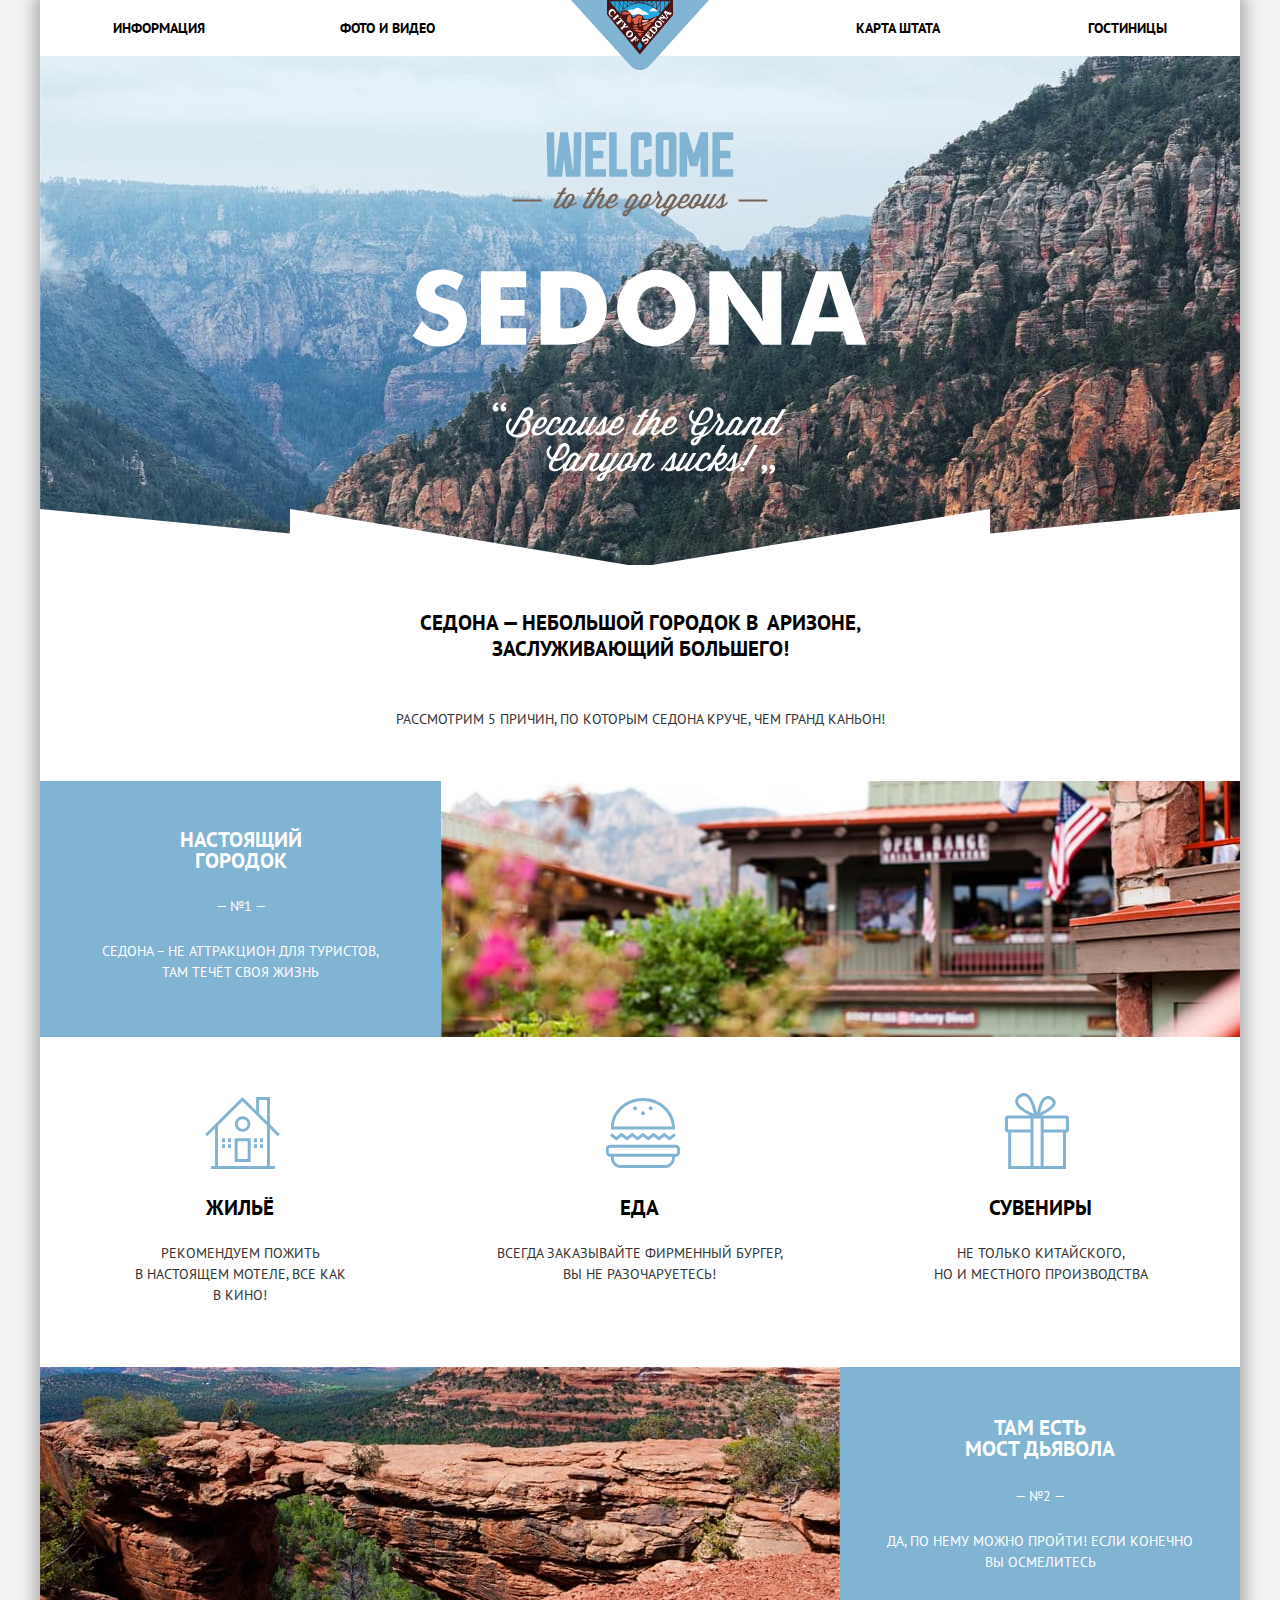
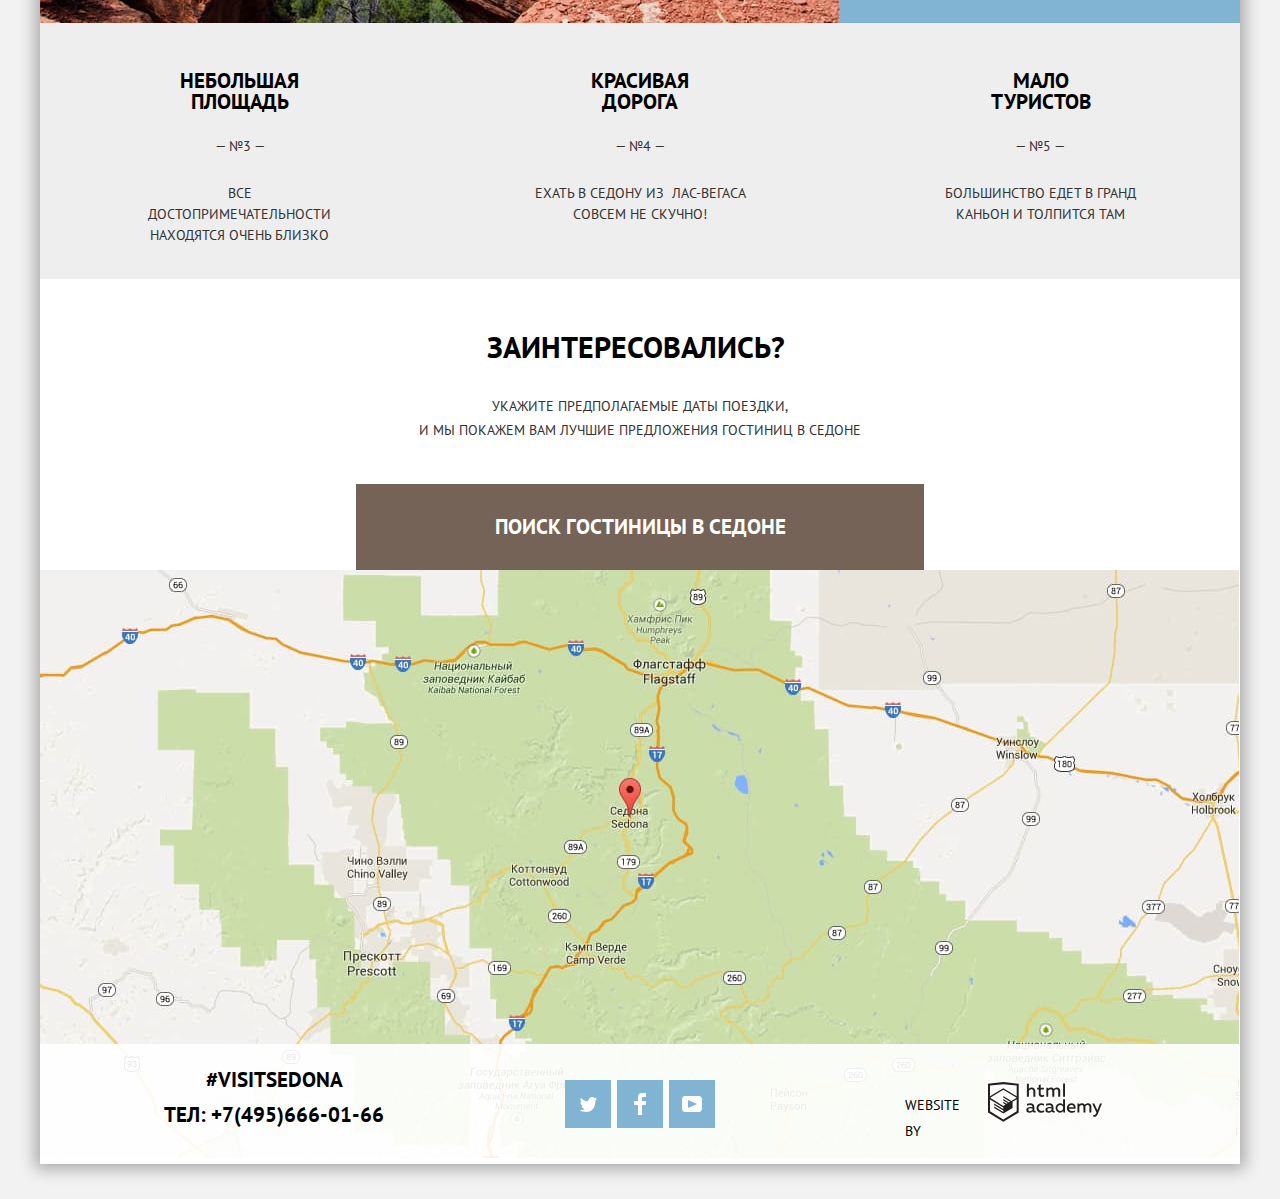
==== commit df0d5ec6: "Исправил замечания" ====
--- a/index.html
+++ b/index.html
@@ -130,7 +130,7 @@
           </section>
           <section class="wrapper-map"><!--Карта-->
             <h2 class="visually-hidden">Географическая карта Седоны</h2>
-            <iframe src="https://www.google.com/maps/embed?pb=!1m18!1m12!1m3!1d55502.118354970764!2d-111.83649990035943!3d34.851477219936!2m3!1f0!2f0!3f0!3m2!1i1024!2i768!4f13.1!3m3!1m2!1s0x872da15809a0dee3%3A0x22ca556fbe412052!2sSedona%20%2F%20Red%20Rock%20Country!5e0!3m2!1sru!2sru!4v1613467522954!5m2!1sru!2sru" width="1199" height="593" allowfullscreen="" aria-hidden="false" tabindex="0" title=""></iframe>
+            <iframe class="map-img" src="https://www.google.com/maps/embed?pb=!1m18!1m12!1m3!1d55502.118354970764!2d-111.83649990035943!3d34.851477219936!2m3!1f0!2f0!3f0!3m2!1i1024!2i768!4f13.1!3m3!1m2!1s0x872da15809a0dee3%3A0x22ca556fbe412052!2sSedona%20%2F%20Red%20Rock%20Country!5e0!3m2!1sru!2sru!4v1613467522954!5m2!1sru!2sru" width="1199" height="593" allowfullscreen="" aria-hidden="false" tabindex="0" title=""></iframe>
           </section>
         </div>
       </main>
--- a/css/style.min.css
+++ b/css/style.min.css
@@ -1 +1 @@
-@-webkit-keyframes bounce{0%{-webkit-transform:translateY(-100px);transform:translateY(-100px)}to{-webkit-transform:translateY(0);transform:translateY(0)}}@keyframes bounce{0%{-webkit-transform:translateY(-100px);transform:translateY(-100px)}to{-webkit-transform:translateY(0);transform:translateY(0)}}@-webkit-keyframes shake{0%,to{-webkit-transform:translateX(0);transform:translateX(0)}10%,30%,50%,70%,90%{-webkit-transform:translateX(-10px);transform:translateX(-10px)}20%,40%,60%,80%{-webkit-transform:translateX(10px);transform:translateX(10px)}}@keyframes shake{0%,to{-webkit-transform:translateX(0);transform:translateX(0)}10%,30%,50%,70%,90%{-webkit-transform:translateX(-10px);transform:translateX(-10px)}20%,40%,60%,80%{-webkit-transform:translateX(10px);transform:translateX(10px)}}@font-face{font-family:'PT Sans';font-style:normal;font-weight:400;src:local('PT Sans'),local('PTSans-Regular'),url(../fonts/PTSans.woff2) format('woff2'),url(../fonts/PTSans.woff) format('woff');font-display:swap}@font-face{font-family:'PT Sans';font-style:normal;font-weight:700;src:local('PT Sans Bold'),local('PTSans-Bold'),url(../fonts/PTSans-Bold.woff2) format('woff2'),url(../fonts/PTSans-Bold.woff) format('woff');font-display:swap}:root{--text-color-dark:#333333;--text-color-black:#000000;--text-color-white:#ffffff;--basic-color-rating:#666666;--basic-page-color:#f2f2f2;--basic-color-brown:#766357;--basic-color-blue:#81B3D2;--basic-block-color:#eeeeee;--basic-range-color:#ABABAB;--basic-color-arrow:#cacaca;--footer-opacity-color:rgba(255, 255, 255, 0.9);--basic-white-opasity:rgba(255, 255, 255, 0.3);--basic-shadow-opasity:rgba(0, 0, 0, 0.3);--basic-form-shadow:0px 7px 15px rgba(0, 1, 1, 0.15);--controls-shadow-opacity:rgba(171, 171, 171, 0.3);--state-color-brown-aiming:#604E43;--state-color-brown-pressing:#503E33;--state-color-blue-aiming:#669EC0;--state-color-blue-pressing:#5496BD;--state-copyright-color-pressing:#BDBBBC;--state-calendar-color:#A9A9A9;--state-input-color-aiming:#EBEBEB;--state-input-color-focus:#e5e5e5}.page{margin:0;min-width:1200px;height:100%;font-family:"PT Sans",Arial,sans-serif;font-size:14px;line-height:21px;font-weight:400;color:var(--text-color-dark);text-transform:uppercase;background-color:var(--basic-page-color);padding:0 40px}.page-body a{text-decoration:none}.page-body img{max-width:100%;height:auto}.shadow{width:1200px;margin-left:auto;margin-right:auto;min-height:100%;-webkit-box-shadow:0 0 15px 5px var(--basic-shadow-opasity);box-shadow:0 0 15px 5px var(--basic-shadow-opasity);display:-ms-grid;display:grid;-ms-grid-rows:-webkit-min-content 1fr -webkit-min-content;-ms-grid-rows:min-content 1fr min-content;grid-template-rows:-webkit-min-content 1fr -webkit-min-content;grid-template-rows:min-content 1fr min-content;background-color:var(--text-color-white)}.visually-hidden{position:absolute;width:1px;height:1px;margin:-1px;border:0;padding:0;white-space:nowrap;clip:rect(0 0 0 0);-webkit-clip-path:inset(100%);clip-path:inset(100%);overflow:hidden}.main-header{margin:0;padding:0;position:relative;background-color:var(--text-color-white)}.main-navigation{display:-webkit-box;display:-ms-flexbox;display:flex;-webkit-box-pack:start;-ms-flex-pack:start;justify-content:flex-start;font-size:14px;line-height:26px;color:var(--text-color-black)}.main-header-logo{position:absolute;width:138px;height:70px;left:50%;top:0;-webkit-transform:translate(-50%);-ms-transform:translate(-50%);transform:translate(-50%);z-index:1}.site-navigation{list-style:none;margin:0;padding:15px 73px;width:100%;display:-webkit-box;display:-ms-flexbox;display:flex;-ms-flex-wrap:wrap;flex-wrap:wrap;-webkit-box-pack:start;-ms-flex-pack:start;justify-content:flex-start;-webkit-box-align:center;-ms-flex-align:center;align-items:center}.navigation-item{text-align:left;-ms-flex-preferred-size:227px;flex-basis:227px}.navigation-item:nth-child(4n-1){margin-left:auto;text-align:right}.navigation-item:nth-child(4n){text-align:right}.site-navigation a{color:var(--text-color-black);font-size:14px;line-height:26px;font-weight:700}.site-navigation a:not(.link-hotels-disabled):focus,.site-navigation a:not(.link-hotels-disabled):hover{color:var(--basic-color-blue)}.site-navigation a:active{color:var(--text-color-black);opacity:.3}.link-information:focus,.link-information:hover{color:var(--basic-color-blue)}.link-information:active{color:var(--text-color-black);opacity:.3}.site-navigation .link-hotels-disabled{color:var(--basic-color-brown)}.wrapper-main{width:1200px;margin:0 auto;background-color:var(--text-color-white)}.promo,.promo:after{background-repeat:no-repeat}.promo{position:relative;width:1200px;height:510px;background-image:url(../img/landscape.jpg);background-color:var(--text-color-white);background-size:contain;text-align:center}.promo img{width:456px;height:350px}.logo-welcome{margin-top:76px;margin-bottom:21px}.promo:after{content:"";display:block;width:100%;height:57px;background-image:url(../img/icons/intro-mask.svg);background-size:100% 60px;position:absolute;bottom:0}.container-benefits,.reason-container{background-color:var(--text-color-white)}.reason-container{text-align:center;width:1200px;height:171px}.reason-container p{line-height:26px}.reason-container p:first-of-type{font-size:21px;font-weight:700;line-height:26px;color:var(--text-color-black);margin-top:44px;margin-bottom:44px}.advantages-list,.reasons-continuation,.reasons-list{list-style:none;margin:0;padding:0}.city-photo,.reasons-list{display:-ms-grid;display:grid}.reasons-list{-ms-grid-rows:256px 1fr 256px 1fr;grid-template-rows:256px 1fr 256px 1fr}.city-photo{-ms-grid-columns:401px 1fr;grid-template-columns:401px 1fr}.reason-first,.reason-second{background-color:var(--basic-color-blue)}.reason-first h3{margin:48px 139px 25px}.reason-first p:first-of-type{margin-bottom:24px}.reason-first p:last-of-type{margin:0 48px}.reason-list-item{color:var(--text-color-white);background-color:var(--basic-color-blue);text-align:center}.advantages-title,.reasons-list-title{font-size:21px;font-weight:700;line-height:21px}.city-photo,.devils-bridge-canyon{background-color:var(--basic-block-color)}.city-photo img,.devils-bridge-canyon img{width:800px;height:256px}.reasons-list li:nth-child(n+6){background-color:var(--basic-block-color)}.container-advantages{margin-bottom:10px}.advantages-list{display:-ms-grid;display:grid;-ms-grid-columns:1fr 1fr 1fr;grid-template-columns:1fr 1fr 1fr;-ms-grid-rows:320px;grid-template-rows:320px;background-color:var(--text-color-white);text-align:center}.advantages-list>:nth-child(1){-ms-grid-row:1;-ms-grid-column:1}.advantages-list>:nth-child(2){-ms-grid-row:1;-ms-grid-column:2}.advantages-list>:nth-child(3){-ms-grid-row:1;-ms-grid-column:3}.advantages-title{margin-bottom:25px;color:var(--text-color-black)}.icon-home{padding:139px 73px 82px}.icon-food{padding:139px 52px 82px 51px}.icon-souvenirs{padding:139px 65px 81px 66px}.advantages-icon{position:relative}.icon-food::before,.icon-home::before,.icon-souvenirs::before{content:"";position:absolute;left:165px;top:60px;width:75px;height:72px;background-image:url(../img/icons/home.svg);background-repeat:no-repeat;background-position:0 0}.icon-food::before,.icon-souvenirs::before{top:61px;height:70px;background-image:url(../img/icons/food.svg)}.icon-souvenirs::before{top:55px;width:64px;height:77px;background-image:url(../img/icons/souvenirs.svg)}.devils-bridge-canyon{display:-ms-grid;display:grid;-ms-grid-columns:1fr 400px;grid-template-columns:1fr 400px}.reason-second h3{margin:50px 125px 27px}.reason-second p:first-of-type{margin-bottom:24px}.reasons-continuation{display:-ms-grid;display:grid;-ms-grid-columns:1fr 1fr 1fr;grid-template-columns:1fr 1fr 1fr;-ms-grid-rows:256px;grid-template-rows:256px;background-color:var(--basic-block-color);text-align:center}.reasons-continuation>:nth-child(1){-ms-grid-row:1;-ms-grid-column:1}.reasons-continuation>:nth-child(2){-ms-grid-row:1;-ms-grid-column:2}.reasons-continuation>:nth-child(3){-ms-grid-row:1;-ms-grid-column:3}.reasons-continuation h3{margin-top:0;margin-bottom:45px;color:var(--text-color-black)}.reason-third h3{margin-bottom:24px}.reason-third{padding:47px 97px 54px 96px}.reason-fourth{padding:47px 69px 54px}.reason-fifth h3,.reason-fourth h3{margin-left:50px;margin-right:50px;margin-bottom:24px}.reason-fifth{padding:47px 77px 54px}.reason-fifth h3{margin-right:49px}.reasons-continuation p:first-of-type{margin-bottom:26px}.promo-form{position:relative;width:1200px;height:235px;background-color:var(--text-color-white);text-align:center}.promo-form h2{font-size:30px;font-weight:700;line-height:24px;color:var(--text-color-black);margin-top:-18px;margin-bottom:35px;margin-right:9px}.promo-form p{font-family:inherit;font-size:14px;line-height:24px;font-weight:400;color:var(--text-color-dark)}.button-wrapper{display:-webkit-box;display:-ms-flexbox;display:flex;-webkit-box-pack:center;-ms-flex-pack:center;justify-content:center;-webkit-box-align:center;-ms-flex-align:center;align-items:center;width:568px;height:86px;margin-top:42px;margin-right:auto;margin-left:auto;background-color:var(--basic-color-brown)}.search-btn{font-size:21px;font-weight:700;line-height:26px;text-transform:uppercase;color:var(--text-color-white)}.button-wrapper:focus,.button-wrapper:hover{background-color:var(--state-color-brown-aiming)}.button-wrapper:active{background-color:var(--state-color-brown-pressing)}.search-btn:active{color:var(--text-color-white);opacity:.3}.form-show{position:absolute;left:316px;width:568px;height:395px;background-color:var(--text-color-white);-webkit-box-shadow:var(--basic-form-shadow);box-shadow:var(--basic-form-shadow);-webkit-animation:bounce .6s;animation:bounce .6s}.form-show-hidden{display:none}.form-show-error{-webkit-animation:shake .6s;animation:shake .6s}.form-booking{padding:50px;font-family:"PT Sans",Arial,sans-serif;font-weight:700;font-size:14px;line-height:26px;color:var(--text-color-black)}.container-inner input,.input-date{font:inherit;line-height:inherit;background-color:var(--basic-page-color);color:var(--text-color-black)}.block-date input:hover{background-color:var(--state-input-color-aiming)}.block-date input:focus{background-color:var(--text-color-white);border:2px solid #e5e5e5}.block-date{display:-webkit-inline-box;display:-ms-inline-flexbox;display:inline-flex;-ms-flex-wrap:wrap;flex-wrap:wrap;position:relative;padding-top:4px}.input-date{width:346px;height:38px;margin:0 0 29px 26px;padding-left:12px;border:0;outline:0;-webkit-box-sizing:border-box;box-sizing:border-box}.arrival-date-label{padding-top:7px}.date-of-departure-label{padding-top:3px;margin-right:-4px}.calendar{position:absolute;top:9px;right:2px;border:0;outline:0;background-color:transparent;cursor:pointer}.calendar:hover path{fill:var(--text-color-black)}.calendar:active path{fill:var(--basic-color-blue)}.btn-less:focus,.btn-more:focus,.calendar:focus{outline:1px solid var(--text-color-black)}.form-booking-container-inner,.less-more{display:-webkit-box;display:-ms-flexbox;display:flex;-webkit-box-pack:justify;-ms-flex-pack:justify;justify-content:space-between}.less-more{-webkit-box-pack:center;-ms-flex-pack:center;justify-content:center;width:114px}.less-more-number-child{margin-right:4px}.btn-less,.btn-more,.less-more input{width:38px;height:38px;outline:0;border:0;background-color:var(--basic-page-color)}.btn-less,.btn-more{display:-webkit-box;display:-ms-flexbox;display:flex;-webkit-box-pack:center;-ms-flex-pack:center;justify-content:center;-webkit-box-align:center;-ms-flex-align:center;align-items:center;cursor:pointer}.less-more input{font-size:14px;font-weight:700;line-height:26px;color:var(--text-color-black);text-align:center;-webkit-box-sizing:border-box;box-sizing:border-box}.less-more input:hover{background-color:transparent}.btn-less:hover path,.btn-more:hover path{fill:var(--text-color-black)}.btn-less:active path,.btn-more:active path{fill:var(--basic-color-blue)}.label-number{margin-top:5px}.label-adults{margin-left:5px;margin-right:14px}.label-children{margin-left:27px}.button-find{width:458px;height:56px;margin-top:54px;font-family:inherit;font-size:21px;font-weight:700;line-height:26px;text-transform:uppercase;color:var(--text-color-white);background-color:var(--basic-color-blue);border:0;outline:0;cursor:pointer}.button-find:focus,.button-find:hover{background-color:var(--state-color-blue-aiming)}.button-find:active{background-color:var(--state-color-blue-pressing);color:var(--basic-white-opasity)}.wrapper-map iframe{height:588px;width:100%;border:0}.form-filter,.page-hotels{display:-ms-grid;display:grid}.page-hotels{-ms-grid-rows:217px 1fr;grid-template-rows:217px 1fr}.form-filter{-ms-grid-columns:300px 300px 600px;grid-template-columns:300px 300px 600px;min-height:217px;background-image:url(../img/filter.jpg);background-repeat:no-repeat;background-position:center;background-color:var(--basic-block-color)}.form-fieldset{margin:0;padding:0;border:0}.form-list{margin:0}.form-list,.sorting-list{list-style:none;padding:0}.infrastructure{margin-left:69px;margin-top:4px}.type-of-housing{margin-left:23px;margin-top:3px}.form-legend{padding-top:25px;padding-bottom:24px;font-size:16px;font-weight:700;line-height:21px;color:var(--text-color-white)}.form-cost-filter,.form-filter{font:inherit;color:var(--text-color-white);text-transform:uppercase}.form-item{padding-bottom:25px}.form-item:nth-child(3){padding-bottom:31px}.form-item-text{margin-left:7px;cursor:pointer}.option{display:block}.input-check{position:relative;-webkit-appearance:none;-moz-appearance:none;appearance:none}.check-box{position:absolute;margin-left:-30px;width:27px;height:23px;background-image:url(../img//icons/checkbox-off.svg);background-repeat:no-repeat;cursor:pointer}.check-box-parking,.check-box-wi-fi{background-image:url(../img/icons/shape-square.svg);background-repeat:no-repeat}.check{padding-left:30px}.input-check:checked+.check-box{background-image:url(../img/icons/checkbox-on.svg);background-repeat:no-repeat}.input-check:focus+.check-box{background-image:url(../img/icons/checkbox-off.svg);background-repeat:no-repeat}.input-check:checked:focus+.check-box{background-image:url(../img/icons/checkbox-on.svg);background-repeat:no-repeat}.input-check:disabled+.check-box{background-image:url(../img/icons/checkbox-off-disabled.svg);background-repeat:no-repeat}.input-check:checked:disabled+.check-box{background-image:url(../img/icons/checkbox-on-disabled.svg);background-repeat:no-repeat}.price{margin-left:215px;display:-webkit-box;display:-ms-flexbox;display:flex;-ms-flex-wrap:wrap;flex-wrap:wrap}.form-legend-price{padding-bottom:0}.range-filter{margin-top:14px}.range-controls{width:297px;position:relative;margin-top:22px;margin-bottom:15px;padding-right:20px;padding-left:0;background-color:var(--basic-white-opasity);border-radius:5px}.range-controls .scale{height:2px}.range-controls .bar{width:90%;height:2px;background:var(--text-color-white)}.range-controls .toggle{position:absolute;top:-10px;width:4px;height:4px;padding:0;border:8px solid var(--text-color-white);background-color:var(--basic-range-color);border-radius:50%;-webkit-box-shadow:0 2px 0 0 var(--controls-shadow-opacity);box-shadow:0 2px 0 0 var(--controls-shadow-opacity);cursor:pointer}.range-controls .toggle-min{left:0}.range-controls .toggle-max{left:250px}.range-controls .toggle:hover{-webkit-transform:scale(1.2);-ms-transform:scale(1.2);transform:scale(1.2)}.price-controls{position:relative;right:5px;width:317px;display:-webkit-box;display:-ms-flexbox;display:flex;-ms-flex-pack:distribute;justify-content:space-around;outline:2px solid var(--text-color-white);outline-offset:-2px;border-radius:2px}.button-show,.price-controls input{text-transform:uppercase;color:var(--text-color-white)}.price-controls input{width:52px;padding-top:6.5px;padding-bottom:8.5px;font-family:"PT Sans",Arial,sans-serif;font-size:14px;line-height:21px;text-align:center;background:0 0;border:0}.price-controls::after{content:"";width:2px;height:22px;background-color:var(--text-color-white);position:absolute;top:7px;left:50%;margin-left:-1px}.button-show{display:-webkit-box;display:-ms-flexbox;display:flex;-webkit-box-pack:center;-ms-flex-pack:center;justify-content:center;-webkit-box-align:center;-ms-flex-align:center;align-items:center;margin-left:81px;margin-bottom:16px;width:137px;height:36px;font:inherit;border:2px solid var(--text-color-white);border-radius:2px;outline:0;background-color:transparent;cursor:pointer}.button-show:focus,.button-show:hover{color:var(--text-color-black);background-color:var(--text-color-white)}.sorting-results{background-color:var(--text-color-white);height:86px;-webkit-box-pack:justify;-ms-flex-pack:justify;justify-content:space-between;padding:0 73px;border-bottom:1px solid var(--state-input-color-focus)}.sorting-results p{margin-top:30px;font-size:21px;font-weight:700;line-height:26px;color:var(--text-color-black)}.sorting-list a,.sorting-results h2{font-size:12px;line-height:18px;color:var(--text-color-black)}.sorting-results h2{margin:8px 0 0;font-weight:400;padding:23px 40px 37px 46px}.sorting,.sorting-list,.sorting-results{display:-webkit-box;display:-ms-flexbox;display:flex}.sorting{-webkit-box-flex:1;-ms-flex-positive:1;flex-grow:1}.sorting-list{margin:30px 0 0;-ms-flex-wrap:wrap;flex-wrap:wrap}.sorting-item{padding-right:32px}.sorting-list a{opacity:.3;border-bottom:1px dashed var(--basic-color-blue)}.sorting-list .active-link{color:var(--basic-color-blue);border-bottom:none;opacity:1}.sorting-list a:focus,.sorting-list a:hover{color:var(--basic-color-blue);opacity:1}.sorting-list a:active{color:var(--text-color-black);border-bottom:none;opacity:1}.arrow{margin-top:35px}.arrow a{fill:var(--basic-color-arrow)}.arrow a:nth-of-type(1){padding-right:10px}.arrow a:focus path,.arrow a:hover path{fill:var(--text-color-black)}.arrow a:active path,.links-website:hover path{fill:var(--basic-color-blue)}.list-block img,.list-of-hotels{background-color:var(--text-color-white)}.list-wrapper{margin:0;padding:0;list-style:none}.list-block{display:-webkit-box;display:-ms-flexbox;display:flex;-webkit-box-pack:justify;-ms-flex-pack:justify;justify-content:space-between;border-bottom:1px solid var(--state-input-color-focus)}.list-block img{width:135px;height:90px;margin:30px 29px 30px 73px;-o-object-fit:contain;object-fit:contain}.block-info{-webkit-box-flex:1;-ms-flex-positive:1;flex-grow:1}.block-info h3{font-size:21px;font-weight:700;line-height:26px;margin:23px 0 7px}.block-info-title{color:var(--text-color-black)}.block-info-title:hover{color:var(--basic-color-blue)}.block-info-title:active{color:var(--text-color-black);opacity:.3}.text-cell{padding-bottom:14px}.links-row a{font-weight:700;color:var(--text-color-white)}.more{display:block;width:110px;height:27px;text-align:center;background-color:var(--basic-color-blue);line-height:27px}.more:focus,.more:hover{background-color:var(--state-color-blue-aiming)}.more:active{background-color:var(--state-color-blue-pressing);color:var(--basic-white-opasity)}.to-book{display:block;width:142px;height:27px;text-align:center;background-color:var(--basic-color-brown);line-height:27px}.to-book:focus,.to-book:hover{background-color:var(--state-color-brown-aiming)}.to-book:active{background-color:var(--state-color-brown-pressing);color:var(--basic-white-opasity)}.decorative-wrapper{margin-right:73px;position:relative}.four-stars{left:14px}.three-stars{left:40px}.two-stars{left:66px}.stars{position:absolute;top:29px}.icon-stars{display:inline-block;background-image:url(../img/icons/star.svg);background-repeat:no-repeat;width:18px;height:17px;padding-right:4px}.last-star{padding-right:0}.rating{display:-webkit-box;display:-ms-flexbox;display:flex;-webkit-box-pack:center;-ms-flex-pack:center;justify-content:center;-webkit-box-align:center;-ms-flex-align:center;align-items:center;width:110px;min-height:27px;background:var(--basic-page-color);color:var(--basic-color-rating);text-align:center;margin-top:93px}.main-footer{margin-top:-120px;z-index:1}.wrapper-footer{width:1200px;height:120px;display:-ms-grid;display:grid;-ms-grid-columns:1fr 1fr 1fr;grid-template-columns:1fr 1fr 1fr;margin-left:auto;margin-right:auto;background-color:var(--footer-opacity-color)}.contacts a,.copyright p,.text-phone{line-height:26px;color:var(--text-color-black)}.contacts a,.text-phone{font-size:21px;font-weight:700;margin-right:5px}.contacts{text-align:center;padding:23px 38px 36px 111px}.adress{display:block;margin-bottom:9px}.social-list{-ms-flex-wrap:wrap;flex-wrap:wrap;-webkit-box-pack:justify;-ms-flex-pack:justify;justify-content:space-between;width:150px;margin:0;padding:36px 125px;list-style:none}.copyright,.social,.social-list{display:-webkit-box;display:-ms-flexbox;display:flex}.social{-webkit-box-align:center;-ms-flex-align:center;align-items:center;-webkit-box-pack:center;-ms-flex-pack:center;justify-content:center;width:46px;height:48px;background-color:var(--basic-color-blue);color:var(--text-color-white)}.social:hover{background-color:var(--state-color-blue-aiming)}.social:active{background-color:var(--state-color-blue-pressing);fill-opacity:.3}.copyright{padding:38px 138px 41px 65px}.copyright p{font-size:14px;margin-right:9px;margin-top:10px}.links-website:active path{fill:var(--state-copyright-color-pressing)}
+@-webkit-keyframes bounce{0%{-webkit-transform:translateY(-100px);transform:translateY(-100px)}to{-webkit-transform:translateY(0);transform:translateY(0)}}@keyframes bounce{0%{-webkit-transform:translateY(-100px);transform:translateY(-100px)}to{-webkit-transform:translateY(0);transform:translateY(0)}}@-webkit-keyframes shake{0%,to{-webkit-transform:translateX(0);transform:translateX(0)}10%,30%,50%,70%,90%{-webkit-transform:translateX(-10px);transform:translateX(-10px)}20%,40%,60%,80%{-webkit-transform:translateX(10px);transform:translateX(10px)}}@keyframes shake{0%,to{-webkit-transform:translateX(0);transform:translateX(0)}10%,30%,50%,70%,90%{-webkit-transform:translateX(-10px);transform:translateX(-10px)}20%,40%,60%,80%{-webkit-transform:translateX(10px);transform:translateX(10px)}}@font-face{font-family:'PT Sans';font-style:normal;font-weight:400;src:local('PT Sans'),local('PTSans-Regular'),url(../fonts/PTSans.woff2) format('woff2'),url(../fonts/PTSans.woff) format('woff');font-display:swap}@font-face{font-family:'PT Sans';font-style:normal;font-weight:700;src:local('PT Sans Bold'),local('PTSans-Bold'),url(../fonts/PTSans-Bold.woff2) format('woff2'),url(../fonts/PTSans-Bold.woff) format('woff');font-display:swap}:root{--text-color-dark:#333333;--text-color-black:#000000;--text-color-white:#ffffff;--basic-color-rating:#666666;--basic-page-color:#f2f2f2;--basic-color-brown:#766357;--basic-color-blue:#81B3D2;--basic-block-color:#eeeeee;--basic-range-color:#ABABAB;--basic-color-arrow:#cacaca;--footer-opacity-color:rgba(255, 255, 255, 0.9);--basic-white-opasity:rgba(255, 255, 255, 0.3);--basic-shadow-opasity:rgba(0, 0, 0, 0.3);--basic-form-shadow:0px 7px 15px rgba(0, 1, 1, 0.15);--controls-shadow-opacity:rgba(171, 171, 171, 0.3);--state-color-brown-aiming:#604E43;--state-color-brown-pressing:#503E33;--state-color-blue-aiming:#669EC0;--state-color-blue-pressing:#5496BD;--state-copyright-color-pressing:#BDBBBC;--state-calendar-color:#A9A9A9;--state-input-color-aiming:#EBEBEB;--state-input-color-focus:#e5e5e5}.page{margin:0;min-width:1200px;height:100%;font-family:"PT Sans",Arial,sans-serif;font-size:14px;line-height:21px;font-weight:400;color:var(--text-color-dark);text-transform:uppercase;background-color:var(--basic-page-color);padding:0 40px}.page-body a{text-decoration:none}.page-body img{max-width:100%;height:auto}.shadow{width:1200px;margin-left:auto;margin-right:auto;min-height:100%;-webkit-box-shadow:0 0 15px 5px var(--basic-shadow-opasity);box-shadow:0 0 15px 5px var(--basic-shadow-opasity);display:-ms-grid;display:grid;-ms-grid-rows:-webkit-min-content 1fr -webkit-min-content;-ms-grid-rows:min-content 1fr min-content;grid-template-rows:-webkit-min-content 1fr -webkit-min-content;grid-template-rows:min-content 1fr min-content;background-color:var(--text-color-white)}.visually-hidden{position:absolute;width:1px;height:1px;margin:-1px;border:0;padding:0;white-space:nowrap;clip:rect(0 0 0 0);-webkit-clip-path:inset(100%);clip-path:inset(100%);overflow:hidden}.main-header{margin:0;padding:0;position:relative;background-color:var(--text-color-white)}.main-navigation{display:-webkit-box;display:-ms-flexbox;display:flex;-webkit-box-pack:start;-ms-flex-pack:start;justify-content:flex-start;font-size:14px;line-height:26px;color:var(--text-color-black)}.main-header-logo{position:absolute;width:138px;height:70px;left:50%;top:0;-webkit-transform:translate(-50%);-ms-transform:translate(-50%);transform:translate(-50%);z-index:1}.site-navigation{list-style:none;margin:0;padding:15px 73px;width:100%;display:-webkit-box;display:-ms-flexbox;display:flex;-ms-flex-wrap:wrap;flex-wrap:wrap;-webkit-box-pack:start;-ms-flex-pack:start;justify-content:flex-start;-webkit-box-align:center;-ms-flex-align:center;align-items:center}.navigation-item{text-align:left;-ms-flex-preferred-size:227px;flex-basis:227px}.navigation-item:nth-child(4n-1){margin-left:auto;text-align:right}.navigation-item:nth-child(4n){text-align:right}.site-navigation a{color:var(--text-color-black);font-size:14px;line-height:26px;font-weight:700}.site-navigation a:not(.link-hotels-disabled):focus,.site-navigation a:not(.link-hotels-disabled):hover{color:var(--basic-color-blue)}.site-navigation a:active{color:var(--text-color-black);opacity:.3}.link-information:focus,.link-information:hover{color:var(--basic-color-blue)}.link-information:active{color:var(--text-color-black);opacity:.3}.site-navigation .link-hotels-disabled{color:var(--basic-color-brown)}.wrapper-main{width:1200px;margin:0 auto;background-color:var(--text-color-white)}.promo,.promo:after{background-repeat:no-repeat}.promo{position:relative;width:1200px;height:510px;background-image:url(../img/landscape.jpg);background-color:var(--text-color-white);background-size:contain;text-align:center}.promo img{width:456px;height:350px}.logo-welcome{margin-top:76px;margin-bottom:21px}.promo:after{content:"";display:block;width:100%;height:57px;background-image:url(../img/icons/intro-mask.svg);background-size:100% 60px;position:absolute;bottom:0}.container-benefits,.reason-container{background-color:var(--text-color-white)}.reason-container{text-align:center;width:1200px;height:171px}.reason-container p{line-height:26px}.reason-container p:first-of-type{font-size:21px;font-weight:700;line-height:26px;color:var(--text-color-black);margin-top:44px;margin-bottom:44px}.advantages-list,.reasons-continuation,.reasons-list{list-style:none;margin:0;padding:0}.city-photo,.reasons-list{display:-ms-grid;display:grid}.reasons-list{-ms-grid-rows:256px 1fr 256px 1fr;grid-template-rows:256px 1fr 256px 1fr}.city-photo{-ms-grid-columns:401px 1fr;grid-template-columns:401px 1fr}.reason-first,.reason-second{background-color:var(--basic-color-blue)}.reason-first h3{margin:48px 139px 25px}.reason-first p:first-of-type{margin-bottom:24px}.reason-first p:last-of-type{margin:0 48px}.reason-list-item{color:var(--text-color-white);background-color:var(--basic-color-blue);text-align:center}.advantages-title,.reasons-list-title{font-size:21px;font-weight:700;line-height:21px}.city-photo,.devils-bridge-canyon{background-color:var(--basic-block-color)}.city-photo img,.devils-bridge-canyon img{width:800px;height:256px}.reasons-list li:nth-child(n+6){background-color:var(--basic-block-color)}.container-advantages{margin-bottom:10px}.advantages-list{display:-ms-grid;display:grid;-ms-grid-columns:1fr 1fr 1fr;grid-template-columns:1fr 1fr 1fr;-ms-grid-rows:320px;grid-template-rows:320px;background-color:var(--text-color-white);text-align:center}.advantages-list>:nth-child(1){-ms-grid-row:1;-ms-grid-column:1}.advantages-list>:nth-child(2){-ms-grid-row:1;-ms-grid-column:2}.advantages-list>:nth-child(3){-ms-grid-row:1;-ms-grid-column:3}.advantages-title{margin-bottom:25px;color:var(--text-color-black)}.icon-home{padding:139px 73px 82px}.icon-food{padding:139px 52px 82px 51px}.icon-souvenirs{padding:139px 65px 81px 66px}.advantages-icon{position:relative}.icon-food::before,.icon-home::before,.icon-souvenirs::before{content:"";position:absolute;left:165px;top:60px;width:75px;height:72px;background-image:url(../img/icons/home.svg);background-repeat:no-repeat;background-position:0 0}.icon-food::before,.icon-souvenirs::before{top:61px;height:70px;background-image:url(../img/icons/food.svg)}.icon-souvenirs::before{top:55px;width:64px;height:77px;background-image:url(../img/icons/souvenirs.svg)}.devils-bridge-canyon{display:-ms-grid;display:grid;-ms-grid-columns:1fr 400px;grid-template-columns:1fr 400px}.reason-second h3{margin:50px 125px 27px}.reason-second p:first-of-type{margin-bottom:24px}.reasons-continuation{display:-ms-grid;display:grid;-ms-grid-columns:1fr 1fr 1fr;grid-template-columns:1fr 1fr 1fr;-ms-grid-rows:256px;grid-template-rows:256px;background-color:var(--basic-block-color);text-align:center}.reasons-continuation>:nth-child(1){-ms-grid-row:1;-ms-grid-column:1}.reasons-continuation>:nth-child(2){-ms-grid-row:1;-ms-grid-column:2}.reasons-continuation>:nth-child(3){-ms-grid-row:1;-ms-grid-column:3}.reasons-continuation h3{margin-top:0;margin-bottom:45px;color:var(--text-color-black)}.reason-third h3{margin-bottom:24px}.reason-third{padding:47px 97px 54px 96px}.reason-fourth{padding:47px 69px 54px}.reason-fifth h3,.reason-fourth h3{margin-left:50px;margin-right:50px;margin-bottom:24px}.reason-fifth{padding:47px 77px 54px}.reason-fifth h3{margin-right:49px}.reasons-continuation p:first-of-type{margin-bottom:26px}.promo-form{position:relative;width:1200px;height:235px;background-color:var(--text-color-white);text-align:center}.promo-form h2{font-size:30px;font-weight:700;line-height:24px;color:var(--text-color-black);margin-top:-18px;margin-bottom:35px;margin-right:9px}.promo-form p{font-family:inherit;font-size:14px;line-height:24px;font-weight:400;color:var(--text-color-dark)}.button-wrapper{display:-webkit-box;display:-ms-flexbox;display:flex;-webkit-box-pack:center;-ms-flex-pack:center;justify-content:center;-webkit-box-align:center;-ms-flex-align:center;align-items:center;width:568px;height:86px;margin-top:42px;margin-right:auto;margin-left:auto;background-color:var(--basic-color-brown)}.search-btn{font-size:21px;font-weight:700;line-height:26px;text-transform:uppercase;color:var(--text-color-white)}.button-wrapper:focus,.button-wrapper:hover{background-color:var(--state-color-brown-aiming)}.button-wrapper:active{background-color:var(--state-color-brown-pressing)}.search-btn:active{color:var(--text-color-white);opacity:.3}.form-show{position:absolute;left:316px;width:568px;height:395px;background-color:var(--text-color-white);-webkit-box-shadow:var(--basic-form-shadow);box-shadow:var(--basic-form-shadow);-webkit-animation:bounce .6s;animation:bounce .6s}.form-show-hidden{display:none}.form-show-error{-webkit-animation:shake .6s;animation:shake .6s}.form-booking{padding:50px;font-family:"PT Sans",Arial,sans-serif;font-weight:700;font-size:14px;line-height:26px;color:var(--text-color-black)}.container-inner input,.input-date{font:inherit;line-height:inherit;background-color:var(--basic-page-color);color:var(--text-color-black)}.block-date input:hover{background-color:var(--state-input-color-aiming)}.block-date input:focus{background-color:var(--text-color-white);border:2px solid #e5e5e5}.block-date{display:-webkit-inline-box;display:-ms-inline-flexbox;display:inline-flex;-ms-flex-wrap:wrap;flex-wrap:wrap;position:relative;padding-top:4px}.input-date{width:346px;height:38px;margin:0 0 29px 26px;padding-left:12px;border:0;outline:0;-webkit-box-sizing:border-box;box-sizing:border-box}.arrival-date-label{padding-top:7px}.date-of-departure-label{padding-top:3px;margin-right:-4px}.calendar{position:absolute;top:9px;right:2px;border:0;outline:0;background-color:transparent;cursor:pointer}.calendar:hover path{fill:var(--text-color-black)}.calendar:active path{fill:var(--basic-color-blue)}.btn-less:focus,.btn-more:focus,.calendar:focus{outline:1px solid var(--text-color-black)}.form-booking-container-inner,.less-more{display:-webkit-box;display:-ms-flexbox;display:flex;-webkit-box-pack:justify;-ms-flex-pack:justify;justify-content:space-between}.less-more{-webkit-box-pack:center;-ms-flex-pack:center;justify-content:center;width:114px}.less-more-number-child{margin-right:4px}.btn-less,.btn-more,.less-more input{width:38px;height:38px;outline:0;border:0;background-color:var(--basic-page-color)}.btn-less,.btn-more{display:-webkit-box;display:-ms-flexbox;display:flex;-webkit-box-pack:center;-ms-flex-pack:center;justify-content:center;-webkit-box-align:center;-ms-flex-align:center;align-items:center;cursor:pointer}.less-more input{font-size:14px;font-weight:700;line-height:26px;color:var(--text-color-black);text-align:center;-webkit-box-sizing:border-box;box-sizing:border-box}.less-more input:hover{background-color:transparent}.btn-less:hover path,.btn-more:hover path{fill:var(--text-color-black)}.btn-less:active path,.btn-more:active path{fill:var(--basic-color-blue)}.label-number{margin-top:5px}.label-adults{margin-left:5px;margin-right:14px}.label-children{margin-left:27px}.button-find{width:458px;height:56px;margin-top:54px;font-family:inherit;font-size:21px;font-weight:700;line-height:26px;text-transform:uppercase;color:var(--text-color-white);background-color:var(--basic-color-blue);border:0;outline:0;cursor:pointer}.button-find:focus,.button-find:hover{background-color:var(--state-color-blue-aiming)}.button-find:active{background-color:var(--state-color-blue-pressing);color:var(--basic-white-opasity)}.wrapper-map iframe{height:588px;width:100%;border:0}.map-img{background-image:url(../img/map.jpg);background-repeat:no-repeat;width:100%;height:588px}.form-filter,.page-hotels{display:-ms-grid;display:grid}.page-hotels{-ms-grid-rows:217px 1fr;grid-template-rows:217px 1fr}.form-filter{-ms-grid-columns:300px 300px 600px;grid-template-columns:300px 300px 600px;min-height:217px;background-image:url(../img/filter.jpg);background-repeat:no-repeat;background-position:center;background-color:var(--basic-block-color)}.form-fieldset{margin:0;padding:0;border:0}.form-list{margin:0}.form-list,.sorting-list{list-style:none;padding:0}.infrastructure{margin-left:69px;margin-top:4px}.type-of-housing{margin-left:23px;margin-top:3px}.form-legend{padding-top:25px;padding-bottom:24px;font-size:16px;font-weight:700;line-height:21px;color:var(--text-color-white)}.form-cost-filter,.form-filter{font:inherit;color:var(--text-color-white);text-transform:uppercase}.form-item{padding-bottom:25px}.form-item:nth-child(3){padding-bottom:31px}.form-item-text{margin-left:7px;cursor:pointer}.option{display:block}.input-check{position:relative;-webkit-appearance:none;-moz-appearance:none;appearance:none}.check-box{position:absolute;margin-left:-30px;width:27px;height:23px;background-image:url(../img//icons/checkbox-off.svg);background-repeat:no-repeat;cursor:pointer}.check-box-parking,.check-box-wi-fi{background-image:url(../img/icons/shape-square.svg);background-repeat:no-repeat}.check{padding-left:30px}.input-check:checked+.check-box{background-image:url(../img/icons/checkbox-on.svg);background-repeat:no-repeat}.input-check:focus+.check-box{background-image:url(../img/icons/checkbox-off.svg);background-repeat:no-repeat}.input-check:checked:focus+.check-box{background-image:url(../img/icons/checkbox-on.svg);background-repeat:no-repeat}.input-check:disabled+.check-box{background-image:url(../img/icons/checkbox-off-disabled.svg);background-repeat:no-repeat}.input-check:checked:disabled+.check-box{background-image:url(../img/icons/checkbox-on-disabled.svg);background-repeat:no-repeat}.price{margin-left:215px;display:-webkit-box;display:-ms-flexbox;display:flex;-ms-flex-wrap:wrap;flex-wrap:wrap}.form-legend-price{padding-bottom:0}.range-filter{margin-top:14px}.range-controls{width:297px;position:relative;margin-top:22px;margin-bottom:15px;padding-right:20px;padding-left:0;background-color:var(--basic-white-opasity);border-radius:5px}.range-controls .scale{height:2px}.range-controls .bar{width:90%;height:2px;background:var(--text-color-white)}.range-controls .toggle{position:absolute;top:-10px;width:4px;height:4px;padding:0;border:8px solid var(--text-color-white);background-color:var(--basic-range-color);border-radius:50%;-webkit-box-shadow:0 2px 0 0 var(--controls-shadow-opacity);box-shadow:0 2px 0 0 var(--controls-shadow-opacity);cursor:pointer}.range-controls .toggle-min{left:0}.range-controls .toggle-max{left:250px}.range-controls .toggle:hover{-webkit-transform:scale(1.2);-ms-transform:scale(1.2);transform:scale(1.2)}.price-controls{position:relative;right:5px;width:317px;display:-webkit-box;display:-ms-flexbox;display:flex;-ms-flex-pack:distribute;justify-content:space-around;outline:2px solid var(--text-color-white);outline-offset:-2px;border-radius:2px}.button-show,.price-controls input{text-transform:uppercase;color:var(--text-color-white)}.price-controls input{width:52px;padding-top:6.5px;padding-bottom:8.5px;font-family:"PT Sans",Arial,sans-serif;font-size:14px;line-height:21px;text-align:center;background:0 0;border:0}.price-controls::after{content:"";width:2px;height:22px;background-color:var(--text-color-white);position:absolute;top:7px;left:50%;margin-left:-1px}.button-show{display:-webkit-box;display:-ms-flexbox;display:flex;-webkit-box-pack:center;-ms-flex-pack:center;justify-content:center;-webkit-box-align:center;-ms-flex-align:center;align-items:center;margin-left:81px;margin-bottom:16px;width:137px;height:36px;font:inherit;border:2px solid var(--text-color-white);border-radius:2px;outline:0;background-color:transparent;cursor:pointer}.button-show:focus,.button-show:hover{color:var(--text-color-black);background-color:var(--text-color-white)}.sorting-results{background-color:var(--text-color-white);height:86px;-webkit-box-pack:justify;-ms-flex-pack:justify;justify-content:space-between;padding:0 73px;border-bottom:1px solid var(--state-input-color-focus)}.sorting-results p{margin-top:30px;font-size:21px;font-weight:700;line-height:26px;color:var(--text-color-black)}.sorting-list a,.sorting-results h2{font-size:12px;line-height:18px;color:var(--text-color-black)}.sorting-results h2{margin:8px 0 0;font-weight:400;padding:23px 40px 37px 46px}.sorting,.sorting-list,.sorting-results{display:-webkit-box;display:-ms-flexbox;display:flex}.sorting{-webkit-box-flex:1;-ms-flex-positive:1;flex-grow:1}.sorting-list{margin:30px 0 0;-ms-flex-wrap:wrap;flex-wrap:wrap}.sorting-item{padding-right:32px}.sorting-list a{opacity:.3;border-bottom:1px dashed var(--basic-color-blue)}.sorting-list .active-link{color:var(--basic-color-blue);border-bottom:none;opacity:1}.sorting-list a:focus,.sorting-list a:hover{color:var(--basic-color-blue);opacity:1}.sorting-list a:active{color:var(--text-color-black);border-bottom:none;opacity:1}.arrow{margin-top:35px}.arrow a{fill:var(--basic-color-arrow)}.arrow a:nth-of-type(1){padding-right:10px}.arrow a:focus path,.arrow a:hover path{fill:var(--text-color-black)}.arrow a:active path,.links-website:hover path{fill:var(--basic-color-blue)}.list-block img,.list-of-hotels{background-color:var(--text-color-white)}.list-wrapper{margin:0;padding:0;list-style:none}.list-block{display:-webkit-box;display:-ms-flexbox;display:flex;-webkit-box-pack:justify;-ms-flex-pack:justify;justify-content:space-between;border-bottom:1px solid var(--state-input-color-focus)}.list-block img{width:135px;height:90px;margin:30px 28px 30px 73px;-o-object-fit:contain;object-fit:contain}.list-block .amara-resort-img{margin-top:31px;margin-bottom:29px}.block-info{-webkit-box-flex:1;-ms-flex-positive:1;flex-grow:1}.block-info h3{font-size:21px;font-weight:700;line-height:26px;margin:23px 0 7px}.block-info-title{color:var(--text-color-black)}.block-info-title:hover{color:var(--basic-color-blue)}.block-info-title:active{color:var(--text-color-black);opacity:.3}.text-cell{padding-bottom:13px}.links-row a{font-weight:700;color:var(--text-color-white)}.more{display:block;width:110px;height:27px;text-align:center;background-color:var(--basic-color-blue);line-height:27px}.more:focus,.more:hover{background-color:var(--state-color-blue-aiming)}.more:active{background-color:var(--state-color-blue-pressing);color:var(--basic-white-opasity)}.to-book{display:block;width:142px;height:27px;text-align:center;background-color:var(--basic-color-brown);line-height:27px}.to-book:focus,.to-book:hover{background-color:var(--state-color-brown-aiming)}.to-book:active{background-color:var(--state-color-brown-pressing);color:var(--basic-white-opasity)}.decorative-wrapper{margin-right:73px;position:relative}.four-stars{left:14px}.three-stars{left:40px}.two-stars{left:66px}.stars{position:absolute;top:29px}.icon-stars{display:inline-block;background-image:url(../img/icons/star.svg);background-repeat:no-repeat;width:18px;height:17px;padding-right:4px}.last-star{padding-right:0}.rating{display:-webkit-box;display:-ms-flexbox;display:flex;-webkit-box-pack:center;-ms-flex-pack:center;justify-content:center;-webkit-box-align:center;-ms-flex-align:center;align-items:center;width:110px;min-height:27px;background:var(--basic-page-color);color:var(--basic-color-rating);text-align:center;margin-top:93px}.main-footer{margin-top:-120px;z-index:1}.wrapper-footer{width:1200px;height:120px;display:-ms-grid;display:grid;-ms-grid-columns:1fr 1fr 1fr;grid-template-columns:1fr 1fr 1fr;margin-left:auto;margin-right:auto;background-color:var(--footer-opacity-color)}.contacts a,.copyright p,.text-phone{line-height:26px;color:var(--text-color-black)}.contacts a,.text-phone{font-size:21px;font-weight:700;margin-right:5px}.contacts{text-align:center;padding:23px 38px 36px 111px}.adress{display:block;margin-bottom:9px}.social-list{-ms-flex-wrap:wrap;flex-wrap:wrap;-webkit-box-pack:justify;-ms-flex-pack:justify;justify-content:space-between;width:150px;margin:0;padding:36px 125px;list-style:none}.copyright,.social,.social-list{display:-webkit-box;display:-ms-flexbox;display:flex}.social{-webkit-box-align:center;-ms-flex-align:center;align-items:center;-webkit-box-pack:center;-ms-flex-pack:center;justify-content:center;width:46px;height:48px;background-color:var(--basic-color-blue);color:var(--text-color-white)}.social:hover{background-color:var(--state-color-blue-aiming)}.social:active{background-color:var(--state-color-blue-pressing);fill-opacity:.3}.copyright{padding:38px 138px 41px 65px}.copyright p{font-size:14px;margin-right:9px;margin-top:10px}.links-website:active path{fill:var(--state-copyright-color-pressing)}
